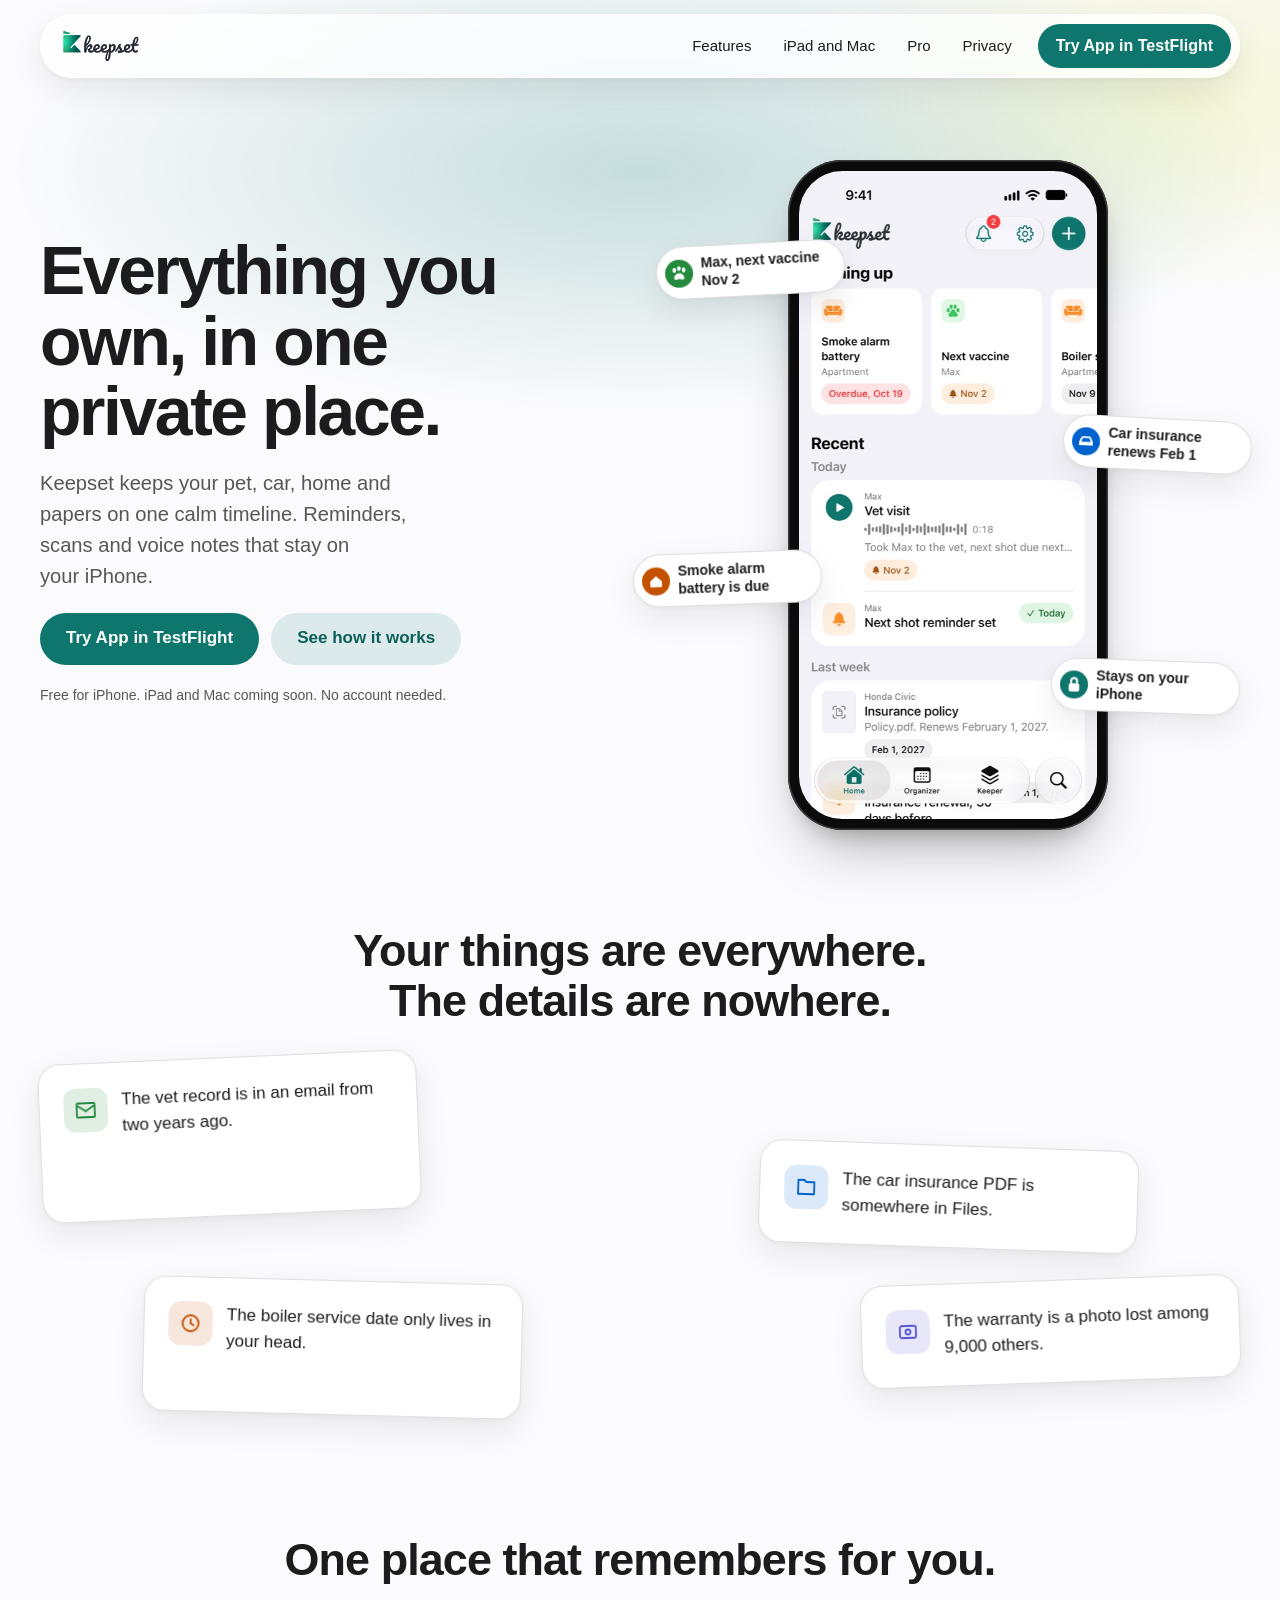
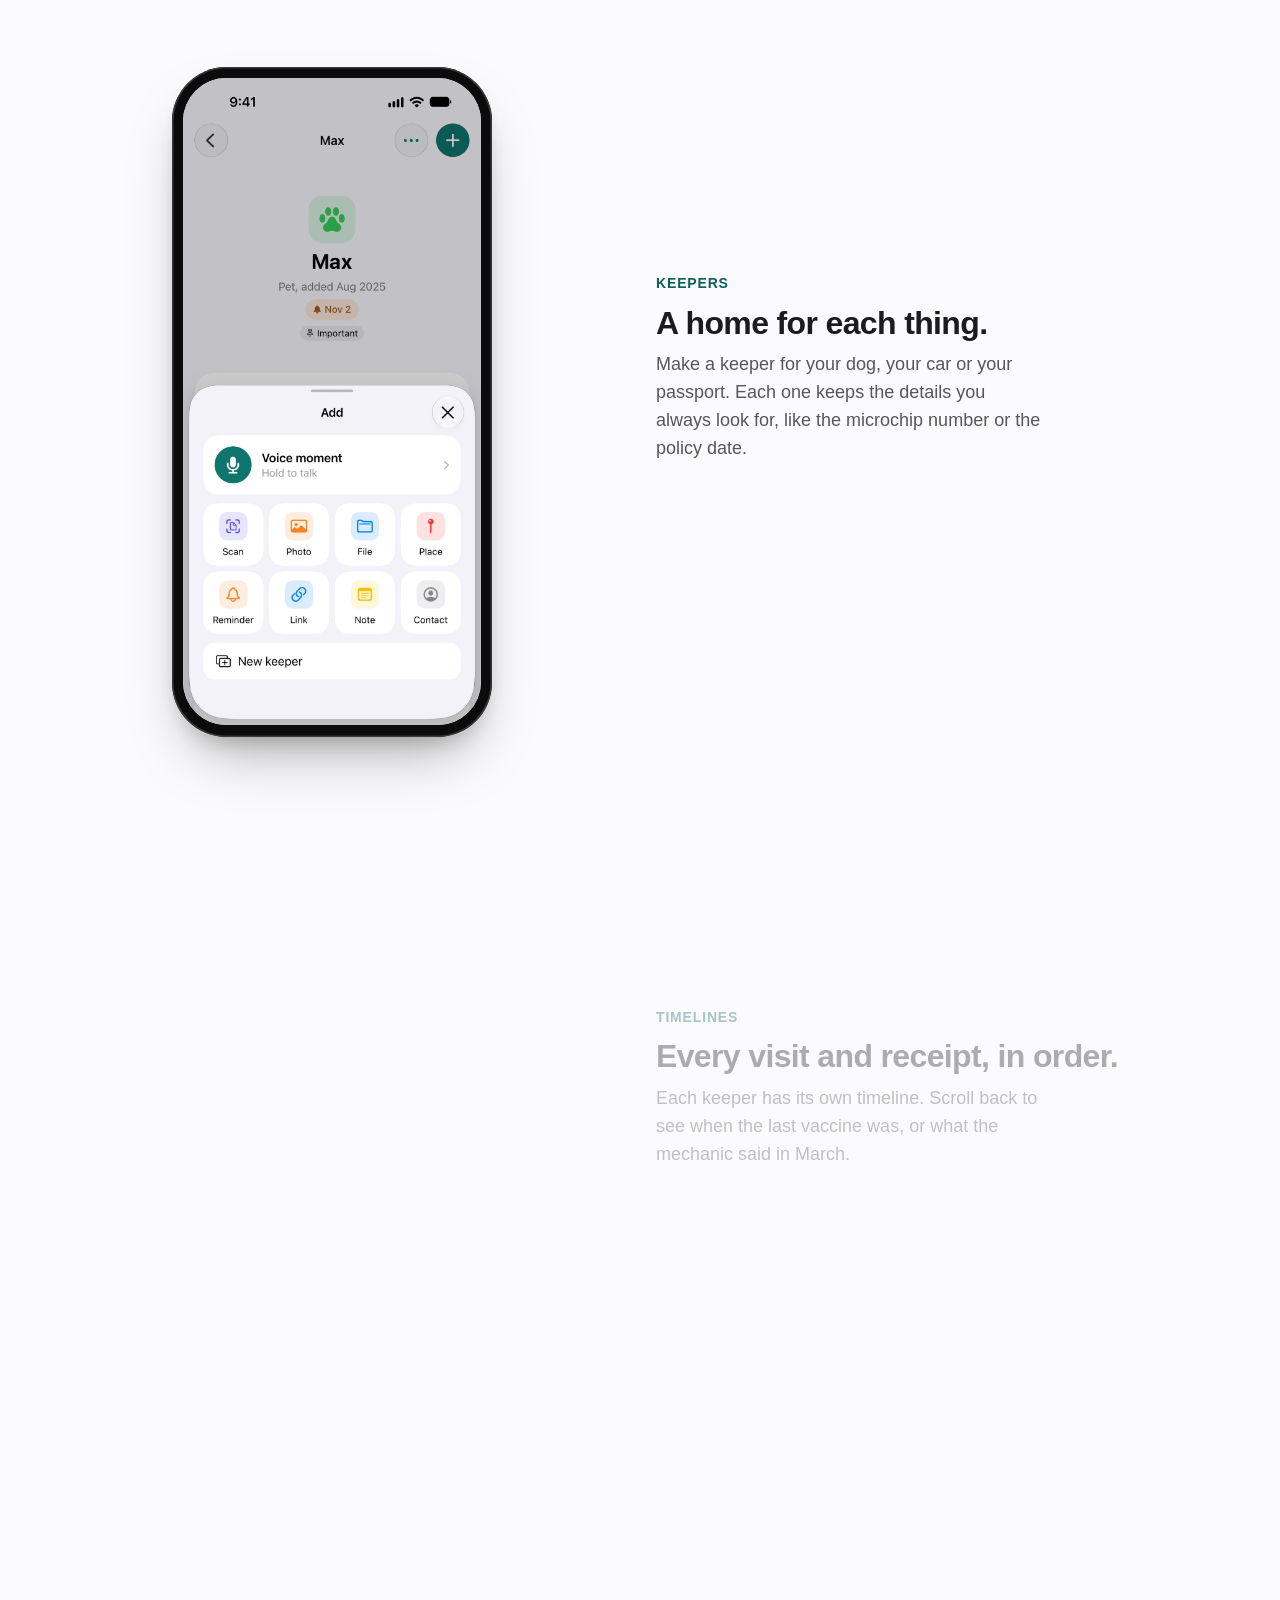
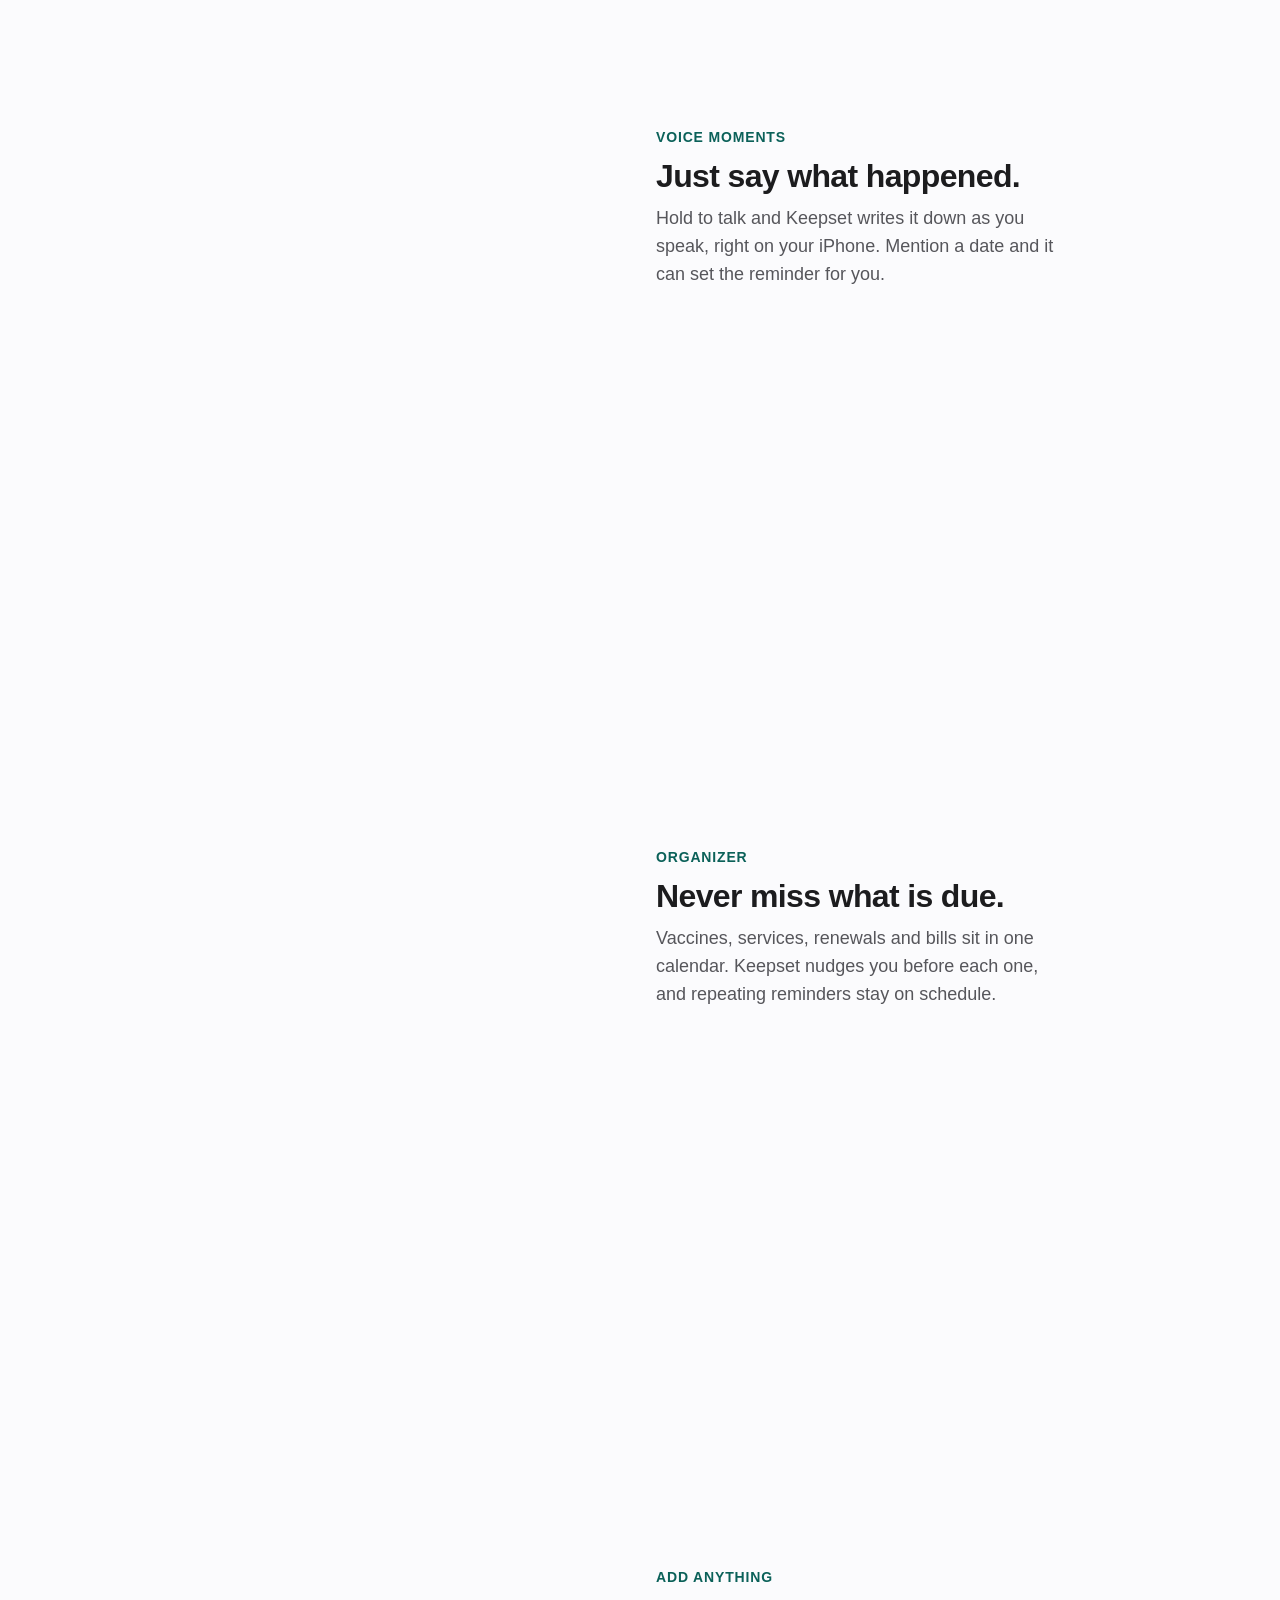
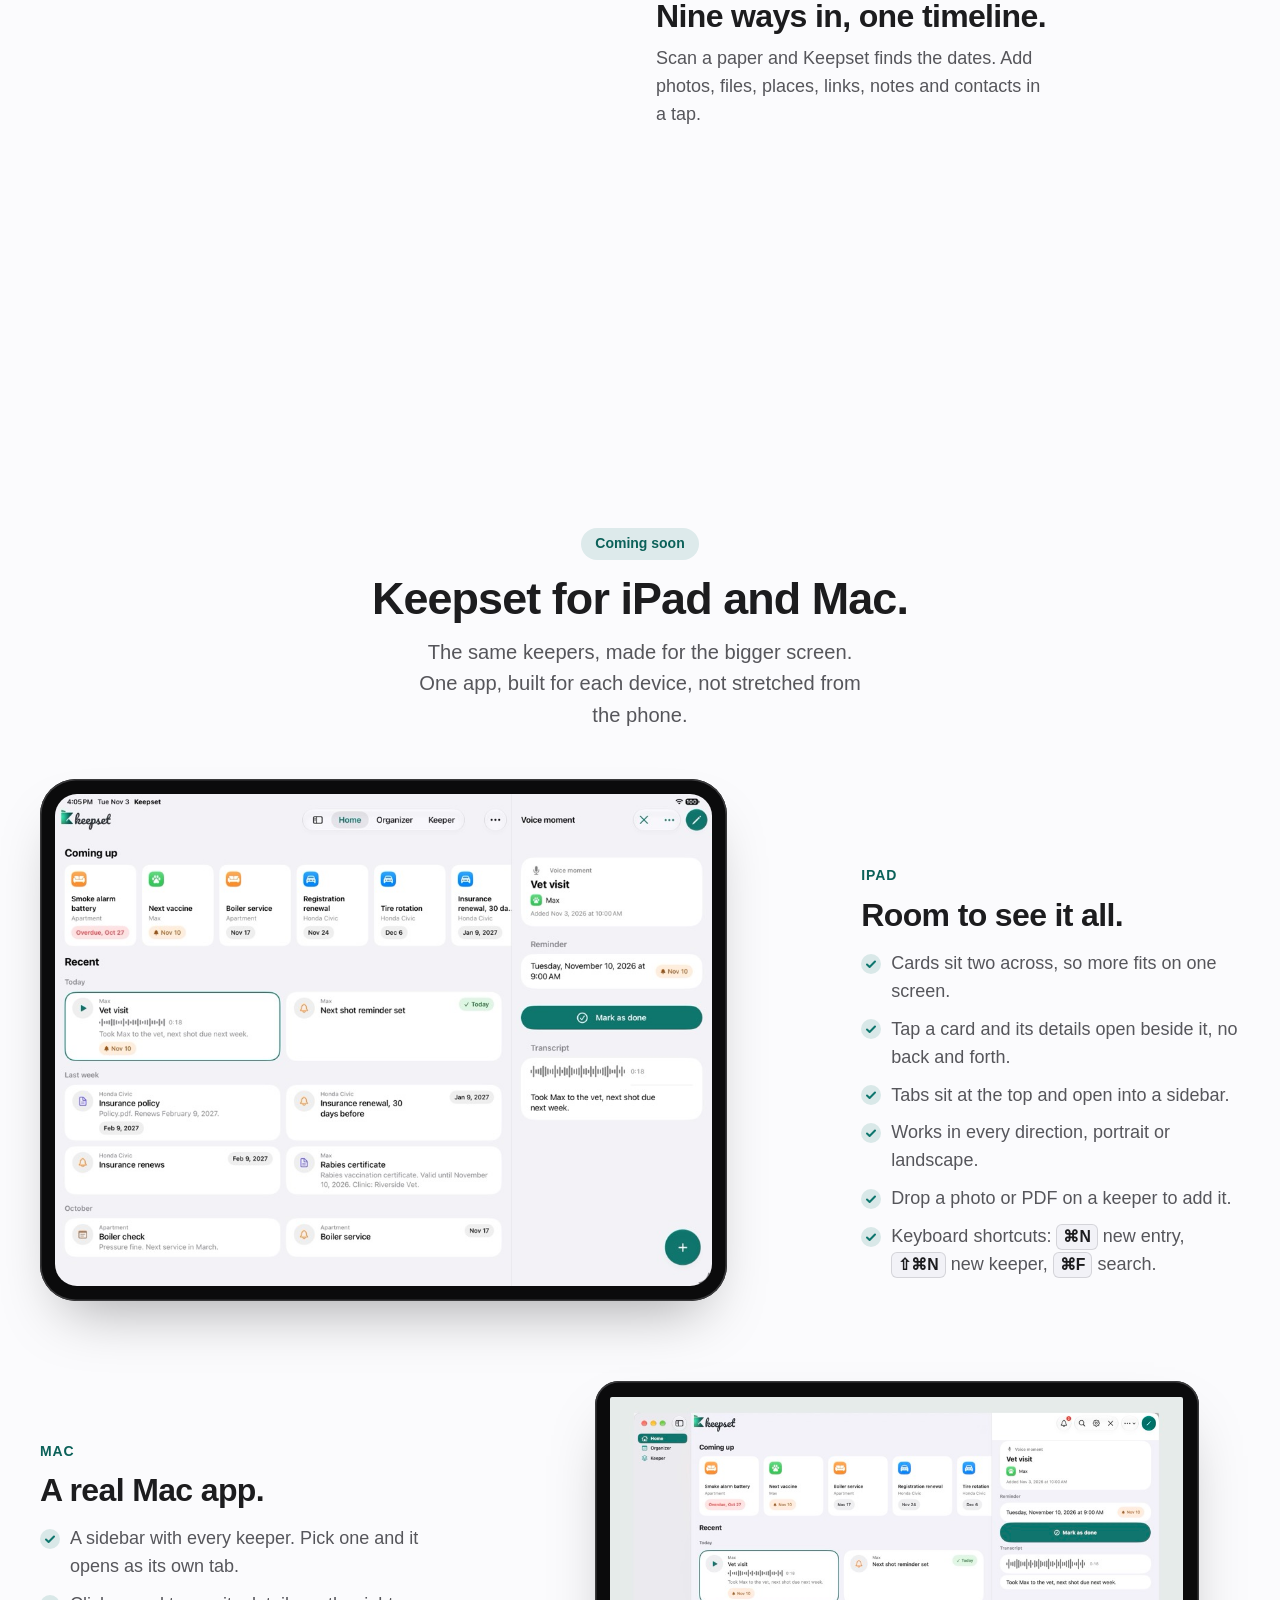
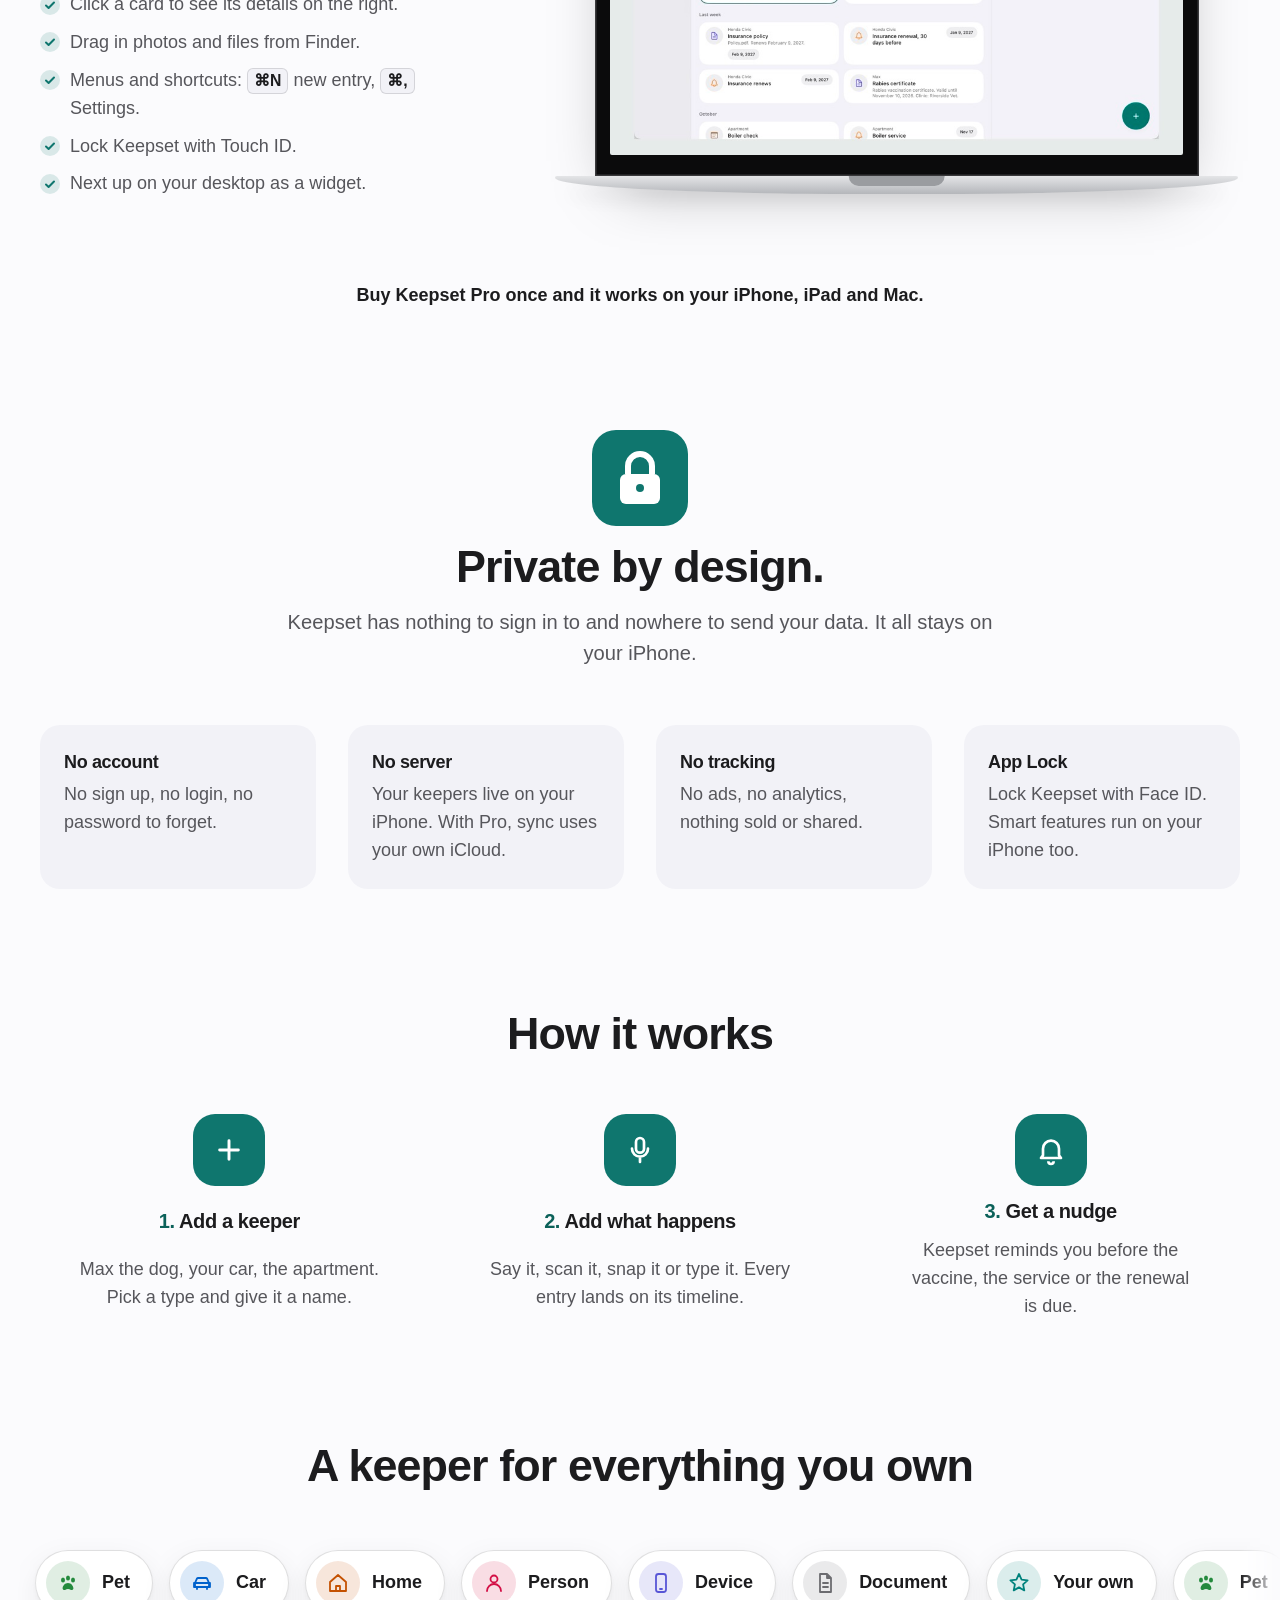
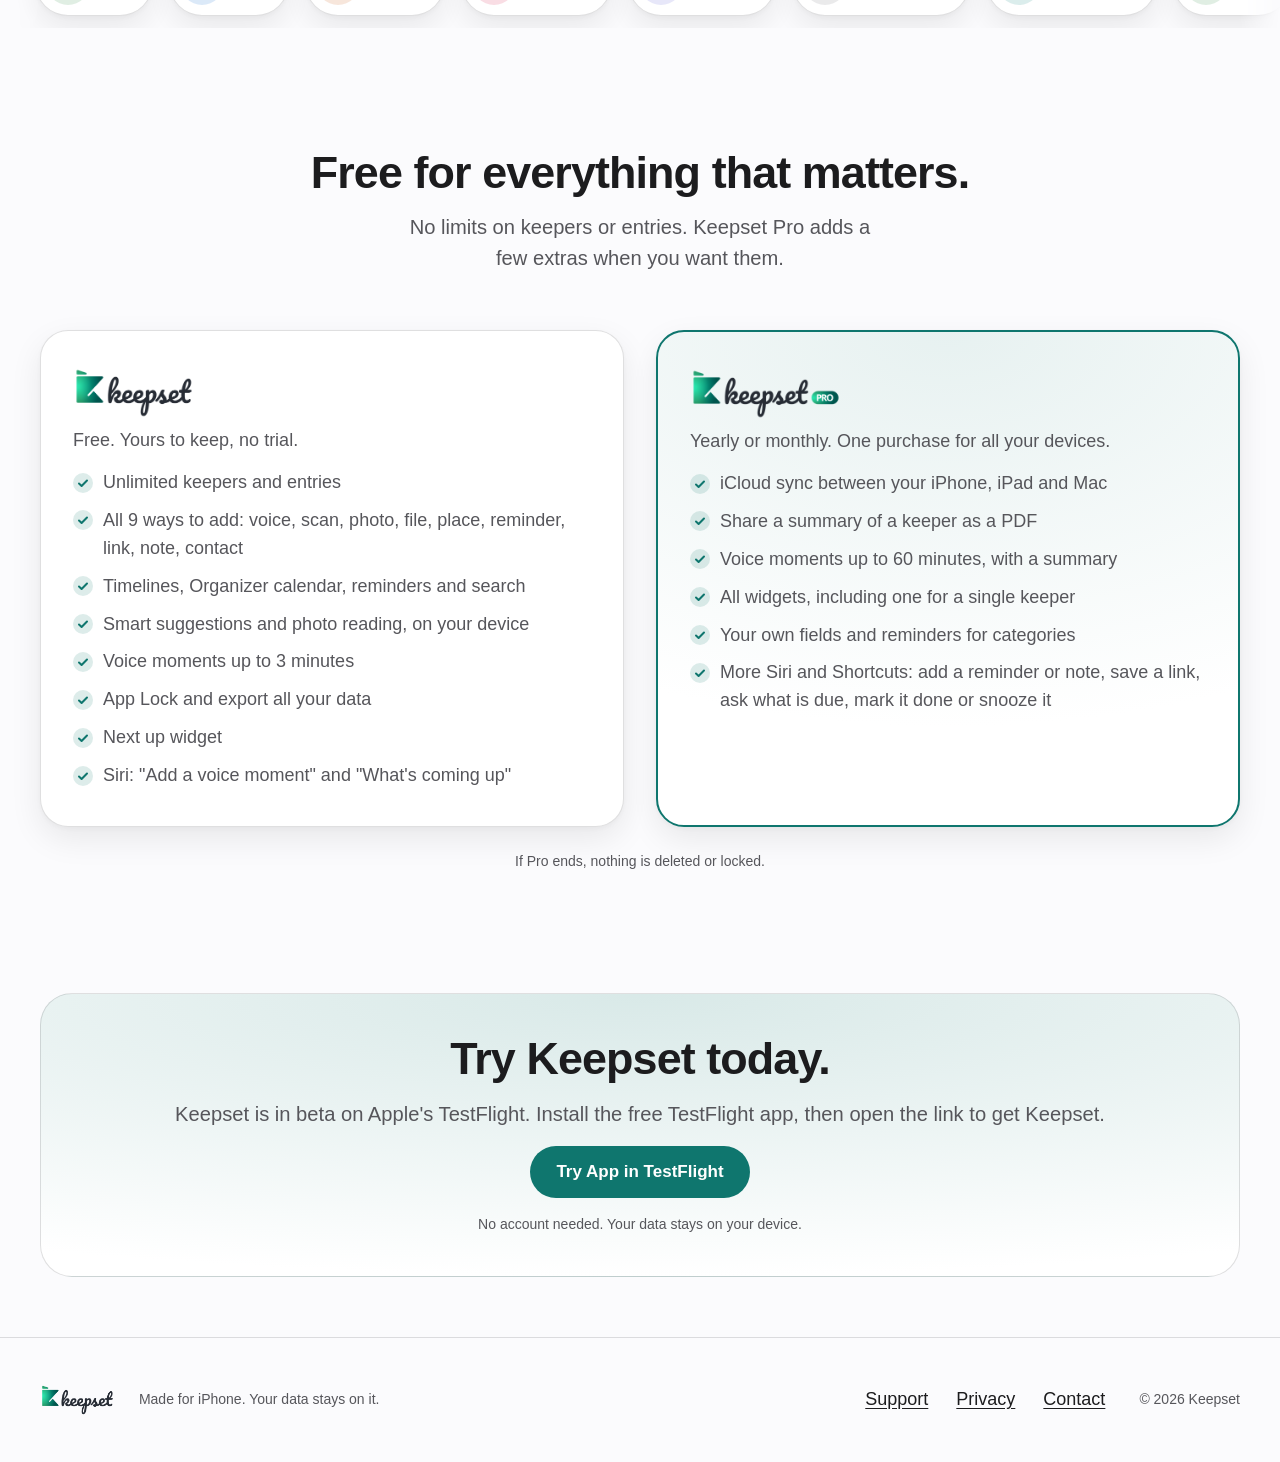
==== index.html @ 40440854 "iPad and Mac coming soon, Free and Pro, TestFlight link, logos, MacBook frame Co-Authored-By: Claude" ====
<!doctype html>
<html lang="en">
<head>
<meta charset="utf-8">
<meta name="viewport" content="width=device-width, initial-scale=1, viewport-fit=cover">
<title>Keepset: everything you own, in one private place</title>
<meta name="description" content="Keepset keeps your pet, car, home and papers in one private place on your iPhone, with iPad and Mac coming soon. Timelines, reminders, scans and voice notes. No account, no server, no tracking.">
<meta name="theme-color" content="#fbfbfd" media="(prefers-color-scheme: light)">
<meta name="theme-color" content="#000000" media="(prefers-color-scheme: dark)">
<meta property="og:title" content="Keepset">
<meta property="og:description" content="Everything you own, in one private place on your iPhone.">
<meta property="og:image" content="img/home-960.jpg">
<link rel="icon" href="img/mark.svg" type="image/svg+xml">
<link rel="stylesheet" href="landing.css?v=4">
<script>document.documentElement.classList.add('js')</script>
<script src="landing.js?v=3" defer></script>
</head>
<body>
<a class="skip" href="#main">Skip to content</a>

<header class="nav" id="nav">
  <div class="nav-bar glass">
    <a class="wordmark" href="#top" aria-label="Keepset, back to top">
      <picture>
        <source srcset="img/wordmark-dark.png" media="(prefers-color-scheme: dark)">
        <img src="img/wordmark.png" alt="Keepset" width="288" height="123">
      </picture>
    </a>
    <nav class="nav-links" aria-label="Main">
      <a href="#features">Features</a>
      <a href="#devices">iPad and Mac</a>
      <a href="#pro">Pro</a>
      <a href="#privacy">Privacy</a>
    </nav>
    <a class="btn btn-primary nav-cta" href="https://testflight.apple.com/join/H42f3eGU"><span class="long">Try App in TestFlight</span><span class="short">Try it</span></a>
    <button class="menu-btn" type="button" aria-label="Open menu" aria-haspopup="dialog" aria-controls="menu">
      <svg viewBox="0 0 24 24" width="24" height="24" aria-hidden="true"><path d="M4 7h16M4 12h16M4 17h16" stroke="currentColor" stroke-width="2" stroke-linecap="round"/></svg>
    </button>
  </div>
</header>

<dialog class="menu glass" id="menu" aria-label="Menu">
  <div class="menu-head">
    <img src="img/wordmark.png" alt="" width="288" height="123" class="menu-wordmark">
    <button class="menu-close" type="button" aria-label="Close menu">
      <svg viewBox="0 0 24 24" width="24" height="24" aria-hidden="true"><path d="M6 6l12 12M18 6L6 18" stroke="currentColor" stroke-width="2" stroke-linecap="round"/></svg>
    </button>
  </div>
  <nav aria-label="Menu">
    <a href="#features">Features</a>
    <a href="#devices">iPad and Mac</a>
    <a href="#pro">Free and Pro</a>
    <a href="#privacy">Privacy</a>
    <a href="#how">How it works</a>
    <a href="support.html">Support</a>
  </nav>
  <a class="btn btn-primary btn-block" href="https://testflight.apple.com/join/H42f3eGU">Try App in TestFlight</a>
</dialog>

<main id="main">

<!-- Hero -->
<section class="hero" id="top">
  <div class="hero-glow" data-depth="3" aria-hidden="true"></div>
  <div class="container hero-grid">
    <div class="hero-text">
      <h1>Everything you own, in one private place.</h1>
      <p class="lead">Keepset keeps your pet, car, home and papers on one calm timeline. Reminders, scans and voice notes that stay on your iPhone.</p>
      <div class="hero-actions">
        <a class="btn btn-primary btn-lg" href="https://testflight.apple.com/join/H42f3eGU">Try App in TestFlight</a>
        <a class="btn btn-secondary btn-lg" href="#how">See how it works</a>
      </div>
      <p class="small muted">Free for iPhone. iPad and Mac coming soon. No account needed.</p>
    </div>
    <div class="hero-visual">
      <figure class="phone" data-depth="1">
        <picture>
          
          <img src="img/home-480.jpg" srcset="img/home-480.jpg 480w, img/home-960.jpg 960w" sizes="(min-width: 68.75em) 320px, (min-width: 48em) 280px, 240px" width="480" height="1043" fetchpriority="high" decoding="async" alt="Keepset Home screen showing what is coming up: a smoke alarm battery, Max's next vaccine and the boiler service.">
        </picture>
      </figure>
      <ul class="chips" aria-label="Examples">
        <li class="chip chip-1" data-depth="2">
          <svg viewBox="0 0 24 24" aria-hidden="true"><circle cx="12" cy="12" r="12" fill="var(--pet)"/><g fill="#fff"><ellipse cx="8" cy="9" rx="1.6" ry="2.1"/><ellipse cx="12" cy="7.6" rx="1.6" ry="2.1"/><ellipse cx="16" cy="9" rx="1.6" ry="2.1"/><path d="M12 11.5c-2.6 0-4.4 2.6-4.4 4.2 0 1.2 1 1.6 2 1.4.9-.2 1.6-.6 2.4-.6s1.5.4 2.4.6c1 .2 2-.2 2-1.4 0-1.6-1.8-4.2-4.4-4.2z"/></g></svg>
          Max, next vaccine Nov 2
        </li>
        <li class="chip chip-2" data-depth="2">
          <svg viewBox="0 0 24 24" aria-hidden="true"><circle cx="12" cy="12" r="12" fill="var(--brand)"/><rect x="7.5" y="11" width="9" height="7" rx="1.5" fill="#fff"/><path d="M9.5 11V9a2.5 2.5 0 015 0v2" fill="none" stroke="#fff" stroke-width="1.7"/></svg>
          Stays on your iPhone
        </li>
        <li class="chip chip-3" data-depth="2">
          <svg viewBox="0 0 24 24" aria-hidden="true"><circle cx="12" cy="12" r="12" fill="var(--car)"/><path d="M7 15.5v-3l1.4-3.2c.2-.5.7-.8 1.2-.8h4.8c.5 0 1 .3 1.2.8L17 12.5v3" fill="none" stroke="#fff" stroke-width="1.6" stroke-linejoin="round"/><path d="M6.5 12.5h11v3h-11z" fill="#fff"/></svg>
          Car insurance renews Feb 1
        </li>
        <li class="chip chip-4" data-depth="2">
          <svg viewBox="0 0 24 24" aria-hidden="true"><circle cx="12" cy="12" r="12" fill="var(--home)"/><path d="M7 12l5-4.5 5 4.5v5H7z" fill="#fff"/></svg>
          Smoke alarm battery is due
        </li>
      </ul>
    </div>
  </div>
</section>

<!-- Problem -->
<section class="problem" aria-labelledby="problem-title">
  <div class="container">
    <h2 id="problem-title" class="section-title center">Your things are everywhere.<br>The details are nowhere.</h2>
    <div class="problem-cards">
      <article class="card reveal from-left" data-depth="1">
        <span class="card-icon" style="--tint: var(--pet)" aria-hidden="true"><svg viewBox="0 0 24 24"><path d="M3 7l9 6 9-6M4 5h16a1 1 0 011 1v12a1 1 0 01-1 1H4a1 1 0 01-1-1V6a1 1 0 011-1z" fill="none" stroke="currentColor" stroke-width="1.8" stroke-linejoin="round"/></svg></span>
        <p>The vet record is in an email from two years ago.</p>
      </article>
      <article class="card reveal from-right" data-depth="2">
        <span class="card-icon" style="--tint: var(--car)" aria-hidden="true"><svg viewBox="0 0 24 24"><path d="M4 5h6l2 2h8v12H4z" fill="none" stroke="currentColor" stroke-width="1.8" stroke-linejoin="round"/></svg></span>
        <p>The car insurance PDF is somewhere in Files.</p>
      </article>
      <article class="card reveal from-left" data-depth="3">
        <span class="card-icon" style="--tint: var(--home)" aria-hidden="true"><svg viewBox="0 0 24 24"><circle cx="12" cy="12" r="8" fill="none" stroke="currentColor" stroke-width="1.8"/><path d="M12 8v4l3 2" fill="none" stroke="currentColor" stroke-width="1.8" stroke-linecap="round"/></svg></span>
        <p>The boiler service date only lives in your head.</p>
      </article>
      <article class="card reveal from-right card-extra" data-depth="1">
        <span class="card-icon" style="--tint: var(--device)" aria-hidden="true"><svg viewBox="0 0 24 24"><rect x="4" y="6" width="16" height="12" rx="2" fill="none" stroke="currentColor" stroke-width="1.8"/><circle cx="12" cy="12" r="2.5" fill="none" stroke="currentColor" stroke-width="1.8"/></svg></span>
        <p>The warranty is a photo lost among 9,000 others.</p>
      </article>
    </div>
  </div>
</section>

<!-- Feature highlights -->
<section class="features-section" id="features" aria-labelledby="features-title">
  <div class="container">
    <h2 id="features-title" class="section-title center">One place that remembers for you.</h2>
    <div class="features">
      <div class="feature-stage">
        <figure class="phone phone-pin">
          <picture class="is-active"><img src="img/keepers-960.jpg" width="480" height="1043" loading="lazy" decoding="async" alt="Keepset Keeper tab listing a Honda Civic, Max the dog and a passport, each with its next date."></picture>
          <picture><img src="img/timeline-960.jpg" width="480" height="1043" loading="lazy" decoding="async" aria-hidden="true" alt="Keepset app showing Max the dog's timeline with a vet visit voice moment."></picture>
          <picture><img src="img/voice-960.jpg" width="480" height="1043" loading="lazy" decoding="async" aria-hidden="true" alt="Keepset voice moment screen asking What happened, with a hold to talk button."></picture>
          <picture><img src="img/organizer-960.jpg" width="480" height="1043" loading="lazy" decoding="async" aria-hidden="true" alt="Keepset Organizer with an October calendar and today's reminders for Max."></picture>
          <picture><img src="img/add-960.jpg" width="480" height="1043" loading="lazy" decoding="async" aria-hidden="true" alt="Keepset Add sheet with Voice moment, Scan, Photo, File, Place, Reminder, Link, Note and Contact."></picture>
        </figure>
      </div>
      <div class="feature-list">
        <article class="feature">
          <div class="feature-text">
            <p class="eyebrow">Keepers</p>
            <h3>A home for each thing.</h3>
            <p>Make a keeper for your dog, your car or your passport. Each one keeps the details you always look for, like the microchip number or the policy date.</p>
          </div>
          <figure class="phone">
            <picture>
              
              <img src="img/keepers-480.jpg" srcset="img/keepers-480.jpg 480w, img/keepers-960.jpg 960w" sizes="(min-width: 48em) 280px, 240px" width="480" height="1043" loading="lazy" decoding="async" alt="Keepset Keeper tab listing a Honda Civic, Max the dog and a passport, each with its next date.">
            </picture>
          </figure>
        </article>
        <article class="feature">
          <div class="feature-text">
            <p class="eyebrow">Timelines</p>
            <h3>Every visit and receipt, in order.</h3>
            <p>Each keeper has its own timeline. Scroll back to see when the last vaccine was, or what the mechanic said in March.</p>
          </div>
          <figure class="phone">
            <picture>
              
              <img src="img/timeline-480.jpg" srcset="img/timeline-480.jpg 480w, img/timeline-960.jpg 960w" sizes="(min-width: 48em) 280px, 240px" width="480" height="1043" loading="lazy" decoding="async" alt="Keepset app showing Max the dog's timeline with a vet visit voice moment.">
            </picture>
          </figure>
        </article>
        <article class="feature">
          <div class="feature-text">
            <p class="eyebrow">Voice moments</p>
            <h3>Just say what happened.</h3>
            <p>Hold to talk and Keepset writes it down as you speak, right on your iPhone. Mention a date and it can set the reminder for you.</p>
          </div>
          <figure class="phone">
            <picture>
              
              <img src="img/voice-480.jpg" srcset="img/voice-480.jpg 480w, img/voice-960.jpg 960w" sizes="(min-width: 48em) 280px, 240px" width="480" height="1043" loading="lazy" decoding="async" alt="Keepset voice moment screen asking What happened, with a hold to talk button.">
            </picture>
          </figure>
        </article>
        <article class="feature">
          <div class="feature-text">
            <p class="eyebrow">Organizer</p>
            <h3>Never miss what is due.</h3>
            <p>Vaccines, services, renewals and bills sit in one calendar. Keepset nudges you before each one, and repeating reminders stay on schedule.</p>
          </div>
          <figure class="phone">
            <picture>
              
              <img src="img/organizer-480.jpg" srcset="img/organizer-480.jpg 480w, img/organizer-960.jpg 960w" sizes="(min-width: 48em) 280px, 240px" width="480" height="1043" loading="lazy" decoding="async" alt="Keepset Organizer with an October calendar and today's reminders for Max.">
            </picture>
          </figure>
        </article>
        <article class="feature">
          <div class="feature-text">
            <p class="eyebrow">Add anything</p>
            <h3>Nine ways in, one timeline.</h3>
            <p>Scan a paper and Keepset finds the dates. Add photos, files, places, links, notes and contacts in a tap.</p>
          </div>
          <figure class="phone">
            <picture>
              
              <img src="img/add-480.jpg" srcset="img/add-480.jpg 480w, img/add-960.jpg 960w" sizes="(min-width: 48em) 280px, 240px" width="480" height="1043" loading="lazy" decoding="async" alt="Keepset Add sheet with Voice moment, Scan, Photo, File, Place, Reminder, Link, Note and Contact.">
            </picture>
          </figure>
        </article>
      </div>
    </div>
  </div>
</section>

<!-- iPad and Mac -->
<section class="devices" id="devices" aria-labelledby="devices-title">
  <div class="container">
    <div class="devices-head">
      <p class="badge">Coming soon</p>
      <h2 id="devices-title" class="section-title">Keepset for iPad and Mac.</h2>
      <p class="lead">The same keepers, made for the bigger screen. One app, built for each device, not stretched from the phone.</p>
    </div>

    <article class="device">
      <figure class="ipad reveal from-left" data-depth="1">
        <img src="img/ipad-960.jpg" srcset="img/ipad-960.jpg 960w, img/ipad-1600.jpg 1600w" sizes="(min-width: 68.75em) 700px, (min-width: 48em) calc(100vw - 80px), calc(100vw - 40px)" width="960" height="720" loading="lazy" decoding="async" alt="Keepset on iPad in landscape: Home with cards two across, and the Vet visit voice moment open in a panel on the right.">
      </figure>
      <div class="device-text">
        <p class="eyebrow">iPad</p>
        <h3>Room to see it all.</h3>
        <ul class="ticks">
          <li>Cards sit two across, so more fits on one screen.</li>
          <li>Tap a card and its details open beside it, no back and forth.</li>
          <li>Tabs sit at the top and open into a sidebar.</li>
          <li>Works in every direction, portrait or landscape.</li>
          <li>Drop a photo or PDF on a keeper to add it.</li>
          <li>Keyboard shortcuts: <kbd>⌘N</kbd> new entry, <kbd>⇧⌘N</kbd> new keeper, <kbd>⌘F</kbd> search.</li>
        </ul>
      </div>
    </article>

    <article class="device device-flip">
      <figure class="mac reveal from-right" data-depth="1">
        <div class="mac-screen"><img src="img/mac-960.jpg" srcset="img/mac-960.jpg 960w, img/mac-1600.jpg 1600w" sizes="(min-width: 68.75em) 700px, (min-width: 48em) calc(100vw - 80px), calc(100vw - 40px)" width="960" height="600" loading="lazy" decoding="async" alt="Keepset on Mac: a sidebar with Home, Organizer and Keeper, Home cards in the middle, and the Vet visit details on the right."></div>
      </figure>
      <div class="device-text">
        <p class="eyebrow">Mac</p>
        <h3>A real Mac app.</h3>
        <ul class="ticks">
          <li>A sidebar with every keeper. Pick one and it opens as its own tab.</li>
          <li>Click a card to see its details on the right.</li>
          <li>Drag in photos and files from Finder.</li>
          <li>Menus and shortcuts: <kbd>⌘N</kbd> new entry, <kbd>⌘,</kbd> Settings.</li>
          <li>Lock Keepset with Touch ID.</li>
          <li>Next up on your desktop as a widget.</li>
        </ul>
      </div>
    </article>

    <p class="devices-note">Buy Keepset Pro once and it works on your iPhone, iPad and Mac.</p>
  </div>
</section>

<!-- Privacy -->
<section class="privacy" id="privacy" aria-labelledby="privacy-title">
  <div class="container">
    <div class="privacy-head">
      <svg class="lock" viewBox="0 0 96 96" aria-hidden="true"><rect width="96" height="96" rx="24" fill="var(--brand)"/><rect x="28" y="44" width="40" height="30" rx="6" fill="var(--on-brand)"/><path d="M36 44v-8a12 12 0 0124 0v8" fill="none" stroke="var(--on-brand)" stroke-width="6"/><circle cx="48" cy="58" r="4" fill="var(--brand)"/></svg>
      <h2 id="privacy-title" class="section-title">Private by design.</h2>
      <p class="lead">Keepset has nothing to sign in to and nowhere to send your data. It all stays on your iPhone.</p>
    </div>
    <ul class="privacy-rows">
      <li><h3>No account</h3><p>No sign up, no login, no password to forget.</p></li>
      <li><h3>No server</h3><p>Your keepers live on your iPhone. With Pro, sync uses your own iCloud.</p></li>
      <li><h3>No tracking</h3><p>No ads, no analytics, nothing sold or shared.</p></li>
      <li><h3>App Lock</h3><p>Lock Keepset with Face ID. Smart features run on your iPhone too.</p></li>
    </ul>
  </div>
</section>

<!-- How it works -->
<section class="how" id="how" aria-labelledby="how-title">
  <div class="container">
    <h2 id="how-title" class="section-title center">How it works</h2>
    <ol class="steps">
      <li>
        <span class="step-icon" aria-hidden="true"><svg viewBox="0 0 24 24"><path d="M12 5v14M5 12h14" stroke="currentColor" stroke-width="2.2" stroke-linecap="round"/></svg></span>
        <h3><span class="step-num">1.</span> Add a keeper</h3>
        <p>Max the dog, your car, the apartment. Pick a type and give it a name.</p>
      </li>
      <li>
        <span class="step-icon" aria-hidden="true"><svg viewBox="0 0 24 24"><rect x="9" y="3" width="6" height="11" rx="3" fill="none" stroke="currentColor" stroke-width="2"/><path d="M6 11a6 6 0 0012 0M12 17v4" fill="none" stroke="currentColor" stroke-width="2" stroke-linecap="round"/></svg></span>
        <h3><span class="step-num">2.</span> Add what happens</h3>
        <p>Say it, scan it, snap it or type it. Every entry lands on its timeline.</p>
      </li>
      <li>
        <span class="step-icon" aria-hidden="true"><svg viewBox="0 0 24 24"><path d="M6 16V11a6 6 0 0112 0v5l1.5 2h-15zM10 20.5a2 2 0 004 0" fill="none" stroke="currentColor" stroke-width="2" stroke-linejoin="round"/></svg></span>
        <h3><span class="step-num">3.</span> Get a nudge</h3>
        <p>Keepset reminds you before the vaccine, the service or the renewal is due.</p>
      </li>
    </ol>
  </div>
</section>

<!-- Keeper types band -->
<section class="types" aria-labelledby="types-title">
  <div class="container">
    <h2 id="types-title" class="section-title center">A keeper for everything you own</h2>
  </div>
  <div class="band" tabindex="0" role="region" aria-label="Keeper types, scroll sideways to see all">
    <ul class="band-track">
      <li class="type" style="--tint: var(--pet)"><span aria-hidden="true"><svg viewBox="0 0 24 24"><g fill="currentColor"><ellipse cx="7" cy="9" rx="2" ry="2.6"/><ellipse cx="12" cy="7" rx="2" ry="2.6"/><ellipse cx="17" cy="9" rx="2" ry="2.6"/><path d="M12 12c-3.2 0-5.4 3.2-5.4 5.2 0 1.5 1.2 2 2.4 1.7 1.1-.3 2-.8 3-.8s1.9.5 3 .8c1.2.3 2.4-.2 2.4-1.7 0-2-2.2-5.2-5.4-5.2z"/></g></svg></span>Pet</li>
      <li class="type" style="--tint: var(--car)"><span aria-hidden="true"><svg viewBox="0 0 24 24"><path d="M5 16v-4l1.8-4.2c.3-.5.8-.8 1.4-.8h7.6c.6 0 1.1.3 1.4.8L19 12v4M4 12h16v4H4zM7 16v2M17 16v2" fill="none" stroke="currentColor" stroke-width="1.8" stroke-linejoin="round" stroke-linecap="round"/></svg></span>Car</li>
      <li class="type" style="--tint: var(--home)"><span aria-hidden="true"><svg viewBox="0 0 24 24"><path d="M4 11l8-7 8 7v9H4zM10 20v-5h4v5" fill="none" stroke="currentColor" stroke-width="1.8" stroke-linejoin="round"/></svg></span>Home</li>
      <li class="type" style="--tint: var(--person)"><span aria-hidden="true"><svg viewBox="0 0 24 24"><circle cx="12" cy="8" r="3.5" fill="none" stroke="currentColor" stroke-width="1.8"/><path d="M5 20a7 7 0 0114 0" fill="none" stroke="currentColor" stroke-width="1.8" stroke-linecap="round"/></svg></span>Person</li>
      <li class="type" style="--tint: var(--device)"><span aria-hidden="true"><svg viewBox="0 0 24 24"><rect x="7" y="3" width="10" height="18" rx="2.5" fill="none" stroke="currentColor" stroke-width="1.8"/><path d="M11 18h2" stroke="currentColor" stroke-width="1.8" stroke-linecap="round"/></svg></span>Device</li>
      <li class="type" style="--tint: var(--document)"><span aria-hidden="true"><svg viewBox="0 0 24 24"><path d="M7 3h7l4 4v14H7zM14 3v4h4M10 12h5M10 16h5" fill="none" stroke="currentColor" stroke-width="1.8" stroke-linejoin="round" stroke-linecap="round"/></svg></span>Document</li>
      <li class="type" style="--tint: var(--custom)"><span aria-hidden="true"><svg viewBox="0 0 24 24"><path d="M12 3l2.6 5.6 6 .7-4.5 4.1 1.2 6L12 16.4 6.7 19.4l1.2-6L3.4 9.3l6-.7z" fill="none" stroke="currentColor" stroke-width="1.8" stroke-linejoin="round"/></svg></span>Your own</li>
    </ul>
  </div>
</section>

<!-- Free and Pro -->
<section class="pro" id="pro" aria-labelledby="pro-title">
  <div class="container">
    <h2 id="pro-title" class="section-title center">Free for everything that matters.</h2>
    <p class="lead center pro-lead">No limits on keepers or entries. Keepset Pro adds a few extras when you want them.</p>
    <div class="plans">
      <article class="plan">
        <h3 class="plan-logo"><picture><source srcset="img/wordmark-dark.png" media="(prefers-color-scheme: dark)"><img src="img/wordmark.png" alt="Keepset" width="288" height="123"></picture></h3>
        <p class="plan-sub">Free. Yours to keep, no trial.</p>
        <ul class="ticks">
          <li>Unlimited keepers and entries</li>
          <li>All 9 ways to add: voice, scan, photo, file, place, reminder, link, note, contact</li>
          <li>Timelines, Organizer calendar, reminders and search</li>
          <li>Smart suggestions and photo reading, on your device</li>
          <li>Voice moments up to 3 minutes</li>
          <li>App Lock and export all your data</li>
          <li>Next up widget</li>
          <li>Siri: "Add a voice moment" and "What's coming up"</li>
        </ul>
      </article>
      <article class="plan plan-pro">
        <h3 class="plan-logo"><picture><source srcset="img/wordmark-pro-dark.png" media="(prefers-color-scheme: dark)"><img src="img/wordmark-pro.png" alt="Keepset Pro" width="360" height="123"></picture></h3>
        <p class="plan-sub">Yearly or monthly. One purchase for all your devices.</p>
        <ul class="ticks">
          <li>iCloud sync between your iPhone, iPad and Mac</li>
          <li>Share a summary of a keeper as a PDF</li>
          <li>Voice moments up to 60 minutes, with a summary</li>
          <li>All widgets, including one for a single keeper</li>
          <li>Your own fields and reminders for categories</li>
          <li>More Siri and Shortcuts: add a reminder or note, save a link, ask what is due, mark it done or snooze it</li>
        </ul>
      </article>
    </div>
    <p class="small muted center pro-note">If Pro ends, nothing is deleted or locked.</p>
  </div>
</section>

<!-- Final call to action: TestFlight beta -->
<section class="join" id="join" aria-labelledby="join-title">
  <div class="container">
    <div class="join-card">
      <h2 id="join-title" class="section-title">Try Keepset today.</h2>
      <p class="lead">Keepset is in beta on Apple's TestFlight. Install the free TestFlight app, then open the link to get Keepset.</p>
      <a class="btn btn-primary btn-lg" href="https://testflight.apple.com/join/H42f3eGU">Try App in TestFlight</a>
      <p class="small muted">No account needed. Your data stays on your device.</p>
    </div>
  </div>
</section>

</main>

<footer class="footer">
  <div class="container footer-row">
    <a class="footer-brand" href="#top" aria-label="Keepset, back to top">
      <picture><source srcset="img/wordmark-dark.png" media="(prefers-color-scheme: dark)"><img src="img/wordmark.png" alt="" width="288" height="123"></picture>
    </a>
    <p class="muted small">Made for iPhone. Your data stays on it.</p>
    <nav class="footer-links" aria-label="Footer">
      <a href="support.html">Support</a>
      <a href="privacy.html">Privacy</a>
      <a href="mailto:chinmaylaghate@gmail.com?subject=Keepset">Contact</a>
    </nav>
    <p class="muted small">&copy; 2026 Keepset</p>
  </div>
</footer>
</body>
</html>
---- landing.css ----
/* Keepset landing page. Mobile first. Breakpoints are in em so they also follow text size:
   tablet 48em (768 px), desktop 68.75em (1100 px). */

:root {
  --brand: #0f766e; --brand-deep: #04564e; --on-brand: #ffffff; --ink: #0b6159;
  --text: #1c1c1e; --muted: #56565b; --bg: #fbfbfd; --surface: #ffffff; --surface-2: #f2f2f7;
  --line: rgba(60, 60, 67, 0.16);
  --glass: rgba(255, 255, 255, 0.8); --glass-edge: rgba(255, 255, 255, 0.9);
  --shadow: 0 12px 32px rgba(0, 0, 0, 0.08), 0 2px 6px rgba(0, 0, 0, 0.04);
  --pet: #248a3d; --car: #0062cc; --home: #c45100; --person: #d30f45; --device: #5856d6; --document: #6c6c70; --custom: #00827c;

  --margin: 20px; --gutter: 16px; --cols: 4; --section: 64px;
  --phone: min(240px, 70vw);
  --nav-h: 60px;
  /* Fluid type: 40 to 56 (hero) and 28 to 36 (section) between 390 and 834 px, body 17 */
  --hero: clamp(2.5rem, 1.62rem + 3.6vw, 3.5rem);
  --h2: clamp(1.75rem, 1.31rem + 1.8vw, 2.25rem);
  --body: 1.0625rem;
  color-scheme: light dark;
}
@media (prefers-color-scheme: dark) {
  :root {
    --brand: #2dd4bf; --brand-deep: #14b8a6; --on-brand: #00201c; --ink: #2dd4bf;
    --text: #f2f2f7; --muted: #a8a8ae; --bg: #000000; --surface: #1c1c1e; --surface-2: #111113;
    --line: rgba(235, 235, 245, 0.14);
    --glass: rgba(28, 28, 30, 0.78); --glass-edge: rgba(255, 255, 255, 0.12);
    --shadow: 0 12px 32px rgba(0, 0, 0, 0.5);
    --pet: #30d158; --car: #409cff; --home: #ff9f0a; --person: #ff375f; --device: #7d7aff; --document: #98989d; --custom: #63e6e2;
  }
}
@media (min-width: 48em) {
  /* 56 to 72 (hero) and 36 to 48 (section) between 834 and 1440 px, body 18 */
  :root {
    --margin: 40px; --gutter: 24px; --cols: 8; --section: 96px; --phone: 280px; --nav-h: 64px;
    --hero: clamp(3.5rem, 2.125rem + 2.64vw, 4.5rem);
    --h2: clamp(2.25rem, 1.22rem + 1.98vw, 3rem);
    --body: 1.125rem;
  }
}
@media (min-width: 68.75em) {
  :root { --gutter: 32px; --cols: 12; --section: 120px; --phone: 320px; }
}

/* Base */
*, *::before, *::after { box-sizing: border-box; }
html { -webkit-text-size-adjust: 100%; scroll-padding-top: calc(var(--nav-h) + 24px); }
@media (prefers-reduced-motion: no-preference) { html { scroll-behavior: smooth; } }
body {
  margin: 0; background: var(--bg); color: var(--text);
  font: 400 var(--body)/1.55 -apple-system, BlinkMacSystemFont, "SF Pro Text", "Helvetica Neue", Arial, sans-serif;
  -webkit-font-smoothing: antialiased;
}
main { overflow-x: clip; }
img, svg { display: block; max-width: 100%; }
h1, h2, h3 { margin: 0; letter-spacing: -0.02em; text-wrap: balance; overflow-wrap: break-word; hyphens: auto; }
p { margin: 0; max-width: 65ch; text-wrap: pretty; overflow-wrap: break-word; }
/* Grid children may shrink below their longest word, so large text wraps instead of spilling */
.hero-grid > *, .hero-text > *, .features > *, .feature > *, .problem-cards > *, .steps > *, .privacy-rows > *, .join-card > * { min-width: 0; max-width: 100%; }
ul, ol { margin: 0; padding: 0; list-style: none; }
a { color: var(--ink); text-underline-offset: 0.15em; }
:focus-visible { outline: 3px solid var(--brand); outline-offset: 3px; border-radius: 8px; }
.sr-only { position: absolute; width: 1px; height: 1px; overflow: hidden; clip-path: inset(50%); white-space: nowrap; }
.skip { position: fixed; left: 16px; top: -100px; z-index: 100; padding: 12px 16px; background: var(--brand); color: var(--on-brand); border-radius: 12px; }
.skip:focus { top: 16px; }

.container { width: min(1200px, 100% - 2 * var(--margin)); margin-inline: auto; }
section { padding-block: calc(var(--section) / 2); }
.section-title { font-size: var(--h2); line-height: 1.1; font-weight: 700; }
.center { text-align: center; margin-inline: auto; }
.lead { font-size: 1.12em; color: var(--muted); }
.small { font-size: 0.875rem; }
.muted { color: var(--muted); }
.eyebrow { font-size: 0.875rem; font-weight: 600; color: var(--ink); text-transform: uppercase; letter-spacing: 0.06em; }
.glass {
  background: var(--glass); border: 0.5px solid var(--glass-edge); box-shadow: var(--shadow);
  -webkit-backdrop-filter: blur(24px) saturate(1.8); backdrop-filter: blur(24px) saturate(1.8);
}

/* Buttons */
.btn {
  display: inline-flex; align-items: center; justify-content: center; gap: 8px;
  min-height: 44px; padding: 0 18px; border-radius: 999px; border: 0;
  font: inherit; font-size: 1rem; font-weight: 600; line-height: 1.2; text-align: center; text-decoration: none; cursor: pointer;
  padding-block: 8px; max-width: 100%;
  transition: transform 0.15s, background-color 0.15s;
}
.btn:active { transform: scale(0.97); }
.btn-primary { background: var(--brand); color: var(--on-brand); }
.btn-primary:hover { background: var(--brand-deep); }
.btn-secondary { background: color-mix(in srgb, var(--brand) 12%, transparent); color: var(--ink); }
.btn-lg { min-height: 52px; padding: 0 26px; font-size: 1.0625rem; }
.btn-block { width: 100%; }

/* Nav */
.nav { position: fixed; inset: 0 0 auto; z-index: 50; padding: 10px var(--margin) 0; pointer-events: none; transition: padding 0.25s; }
.nav-bar {
  pointer-events: auto; display: flex; align-items: center; gap: 12px;
  width: min(1200px, 100%); margin-inline: auto; min-height: var(--nav-h);
  padding: 8px 8px 8px 20px; border-radius: 999px; transition: min-height 0.25s, padding 0.25s;
}
.wordmark { display: flex; align-items: center; min-height: 44px; margin-right: auto; border-radius: 8px; }
.wordmark img { height: 34px; width: auto; max-width: none; transition: height 0.25s; }
.wordmark { flex: none; }
.nav-links { display: none; gap: 4px; }
.nav-links a { display: inline-flex; align-items: center; min-height: 44px; padding: 0 14px; border-radius: 999px; color: var(--text); text-decoration: none; font-size: 0.9375rem; font-weight: 500; }
.nav-links a:hover { background: color-mix(in srgb, var(--text) 7%, transparent); }
.nav-cta .long { display: none; }
.menu-btn, .menu-close {
  display: grid; place-items: center; width: 44px; height: 44px; border-radius: 50%; border: 0;
  background: color-mix(in srgb, var(--text) 7%, transparent); color: var(--text); cursor: pointer;
}
.nav.is-compact { padding-top: 6px; }
.nav.is-compact .nav-bar { min-height: calc(var(--nav-h) - 12px); padding-block: 4px; }
.nav.is-compact .wordmark img { height: 28px; }
@media (min-width: 48em) {
  .nav { padding-top: 14px; }
  .nav-links { display: flex; }
  .nav-cta .long { display: inline; }
  .nav-cta .short { display: none; }
  .menu-btn { display: none; }
}

/* Mobile menu: full screen glass sheet */
.menu {
  position: fixed; inset: 0; width: 100%; max-width: none; height: 100%; max-height: none; margin: 0;
  padding: 16px var(--margin) calc(24px + env(safe-area-inset-bottom)); border: 0; border-radius: 0;
  color: var(--text); flex-direction: column; gap: 24px;
}
.menu[open] { display: flex; }
.menu::backdrop { background: rgba(0, 0, 0, 0.2); }
.menu-head { display: flex; align-items: center; justify-content: space-between; min-height: 60px; padding-left: 12px; }
.menu-wordmark { height: 34px; width: auto; }
@media (prefers-color-scheme: dark) { .menu-wordmark { content: url(img/wordmark-dark.png); } }
.menu nav { display: flex; flex-direction: column; }
.menu nav a {
  display: flex; align-items: center; min-height: 64px; padding: 0 12px;
  font-size: 1.75rem; font-weight: 700; color: var(--text); text-decoration: none; border-bottom: 0.5px solid var(--line);
}
.menu .btn { margin-top: auto; min-height: 56px; font-size: 1.125rem; }
@media (prefers-reduced-motion: no-preference) {
  .menu[open] { animation: menu-in 0.25s ease-out; }
  @keyframes menu-in { from { opacity: 0; transform: translateY(-12px); } }
}
@media (min-width: 48em) { .menu[open] { display: none; } }

/* Phone mockup: real screens, never stretched */
.phone {
  position: relative; width: var(--phone); margin: 0; padding: calc(var(--phone) * 0.035);
  border-radius: calc(var(--phone) * 0.17); background: #0b0b0c;
  box-shadow: 0 0 0 1.5px #3a3a3c inset, 0 30px 60px -20px rgba(0, 0, 0, 0.35), 0 12px 24px -12px rgba(0, 0, 0, 0.25);
}
.phone img { width: 100%; height: auto; border-radius: calc(var(--phone) * 0.135); background: var(--surface-2); }

/* Hero */
.hero { position: relative; padding-top: calc(var(--nav-h) + 48px); }
.hero-glow {
  position: absolute; inset: -10% -20% auto; height: 80%; z-index: -1; pointer-events: none;
  background: radial-gradient(50% 50% at 50% 40%, color-mix(in srgb, var(--brand) 22%, transparent), transparent 70%),
              radial-gradient(30% 40% at 80% 30%, rgba(220, 229, 42, 0.18), transparent 70%);
}
.hero-grid { display: grid; gap: 48px; justify-items: center; text-align: center; }
.hero-text { display: grid; gap: 20px; justify-items: center; }
.hero h1 { font-size: var(--hero); line-height: 1.04; font-weight: 800; letter-spacing: -0.035em; max-width: min(14ch, 100%); }
.hero .lead { max-width: 36ch; }
.hero-actions { display: flex; flex-wrap: wrap; gap: 12px; justify-content: center; }
.hero-visual { position: relative; display: grid; place-items: center; width: 100%; max-width: 560px; }
.chips { position: absolute; inset: 0; pointer-events: none; }
.chip {
  position: absolute; display: flex; align-items: center; gap: 8px; max-width: min(13.5em, 60%);
  padding: 8px 14px 8px 8px; border-radius: 999px; font-size: 0.875rem; font-weight: 600; line-height: 1.25; text-align: left;
  background: var(--surface); color: var(--text); box-shadow: var(--shadow); border: 0.5px solid var(--line);
}
.chip svg { width: 28px; height: 28px; flex: none; }
.chip-1 { top: 16%; left: 0; rotate: -3deg; }
.chip-2 { bottom: 14%; right: 0; rotate: 2deg; }
.chip-3 { top: 42%; right: -2%; rotate: 3deg; }
.chip-4 { bottom: 30%; left: -4%; rotate: -2deg; }
.chip-3, .chip-4 { display: none; }  /* mobile: two chips keep it calm */
@media (min-width: 48em) {
  .chip-3, .chip-4 { display: flex; }
  .hero-visual { max-width: 640px; }
}
@media (min-width: 68.75em) {
  .hero { padding-top: calc(var(--nav-h) + 72px); }
  .hero-grid { grid-template-columns: repeat(12, minmax(0, 1fr)); column-gap: var(--gutter); align-items: center; text-align: left; justify-items: start; }
  .hero-text { grid-column: 1 / span 6; justify-items: start; }
  .hero-actions { justify-content: flex-start; }
  .hero-visual { grid-column: 7 / span 6; justify-self: stretch; max-width: none; }
}

/* Problem */
.problem-cards { display: grid; gap: var(--gutter); margin-top: 40px; }
.card {
  display: flex; gap: 14px; align-items: flex-start; padding: 20px; border-radius: 22px;
  background: var(--surface); box-shadow: var(--shadow); border: 0.5px solid var(--line);
  font-size: 1.0625rem; font-weight: 500;
}
.card-icon { display: grid; place-items: center; flex: none; width: 44px; height: 44px; border-radius: 12px; color: var(--tint); background: color-mix(in srgb, var(--tint) 14%, transparent); }
.card-icon svg { width: 24px; height: 24px; }
.card-extra { display: none; }  /* mobile shows 3 cards */
@media (min-width: 48em) {
  .card-extra { display: flex; }
  .problem-cards { grid-template-columns: repeat(2, minmax(0, 1fr)); margin-top: 56px; }
}
@media (min-width: 68.75em) {
  /* Desktop scatters the four cards around the space */
  .problem-cards { grid-template-columns: repeat(12, minmax(0, 1fr)); row-gap: 40px; margin-top: 64px; }
  .card { padding: 24px; }
  .card:nth-child(1) { grid-column: 1 / span 4; rotate: -2.5deg; }
  .card:nth-child(2) { grid-column: 8 / span 4; rotate: 2deg; margin-top: 56px; }
  .card:nth-child(3) { grid-column: 2 / span 4; rotate: 1.5deg; margin-top: -8px; }
  .card:nth-child(4) { grid-column: 9 / span 4; rotate: -2deg; margin-top: 24px; }
}

/* Reveal: cards slide in from the left or right only */
@media (prefers-reduced-motion: no-preference) {
  .js .reveal { opacity: 0; transition: opacity 0.6s ease-out, transform 0.6s cubic-bezier(0.2, 0.8, 0.2, 1); }
  .js .reveal.from-left { transform: translateX(-48px); }
  .js .reveal.from-right { transform: translateX(48px); }
  .js .reveal.is-in { opacity: 1; transform: none; }
}

/* Features: stacked list by default (mobile, tablet portrait) */
.features { margin-top: 48px; }
.feature-stage { display: none; }
.feature-list { display: grid; gap: calc(var(--section) * 0.75); }
.feature { display: grid; gap: 28px; justify-items: center; text-align: center; }
.feature-text { display: grid; gap: 10px; justify-items: center; }
.feature h3 { font-size: clamp(1.5rem, 1.2rem + 1vw, 2.125rem); line-height: 1.15; }
.feature-text p:last-child { color: var(--muted); max-width: 40ch; }

/* Desktop and tablet landscape: phone pins while the text changes beside it */
@media (min-width: 64em) and (min-height: 37.5em) {
  .js .features { display: grid; grid-template-columns: repeat(12, minmax(0, 1fr)); column-gap: var(--gutter); margin-top: 24px; }
  .js .feature-stage {
    display: block; grid-column: 1 / span 6; position: sticky; top: calc(var(--nav-h) + 24px);
    height: calc(100vh - var(--nav-h) - 48px); align-self: start;
    display: grid; place-items: center;
  }
  .js .phone-pin { --phone: min(320px, calc((100vh - var(--nav-h) - 80px) * 0.43)); }
  .js .phone-pin picture { display: block; }
  .js .phone-pin picture + picture { position: absolute; inset: calc(var(--phone) * 0.035); }
  .js .phone-pin picture { opacity: 0; transition: opacity 0.45s ease; }
  .js .phone-pin picture.is-active { opacity: 1; }
  .js .feature-list { grid-column: 7 / span 6; gap: 0; }
  .js .feature { min-height: 80vh; align-content: center; justify-items: start; text-align: left; }
  .js .feature-text { justify-items: start; }
  .js .feature .phone { display: none; }
  .js .feature-text { opacity: 0.35; transition: opacity 0.4s; }
  .js .feature.is-active .feature-text { opacity: 1; }
}
@media (min-width: 64em) and (min-height: 37.5em) and (prefers-reduced-motion: reduce) {
  .js .phone-pin picture { transition: none; }
  .js .feature-text { transition: none; }
}

/* Privacy */
.privacy-head { display: grid; gap: 16px; justify-items: center; text-align: center; }
.lock { width: 56px; height: 56px; }
.privacy-rows { display: grid; gap: 12px; margin-top: 40px; }
.privacy-rows li { padding: 20px; border-radius: 20px; background: var(--surface-2); }
.privacy-rows h3 { font-size: 1.125rem; margin-bottom: 4px; }
.privacy-rows p { color: var(--muted); }
@media (min-width: 48em) { .lock { width: 72px; height: 72px; } .privacy-rows li { padding: 24px; } }
@media (min-width: 68.75em) {
  .lock { width: 96px; height: 96px; }
  .privacy-rows { grid-template-columns: repeat(4, minmax(0, 1fr)); gap: var(--gutter); margin-top: 56px; }
}

/* How it works */
.steps { display: grid; gap: 32px; margin-top: 40px; counter-reset: step; }
.steps li { display: grid; gap: 10px; justify-items: center; text-align: center; }
.step-icon { display: grid; place-items: center; width: 56px; height: 56px; border-radius: 18px; background: var(--brand); color: var(--on-brand); }
.step-icon svg { width: 26px; height: 26px; }
.steps h3 { font-size: 1.25rem; }
.step-num { color: var(--ink); }
.steps p { color: var(--muted); max-width: 30ch; }
@media (min-width: 48em) {
  .steps { grid-template-columns: repeat(3, minmax(0, 1fr)); gap: var(--gutter); margin-top: 56px; }
  .step-icon { width: 48px; height: 48px; border-radius: 15px; }
  .step-icon svg { width: 22px; height: 22px; }
}
@media (min-width: 68.75em) {
  .step-icon { width: 72px; height: 72px; border-radius: 22px; }
  .step-icon svg { width: 32px; height: 32px; }
}

/* Keeper types band: the only sideways scroll, inside its own area */
.band {
  margin-top: 32px; overflow-x: auto; overscroll-behavior-x: contain; scrollbar-width: none;
  -webkit-overflow-scrolling: touch; touch-action: pan-x pan-y; padding-block: 12px;
  mask-image: linear-gradient(90deg, transparent, #000 var(--margin), #000 calc(100% - var(--margin)), transparent);
}
.band::-webkit-scrollbar { display: none; }
.band:focus-visible { outline-offset: -3px; }
.band-track { display: flex; gap: 12px; width: max-content; padding-inline: var(--margin); }
.type {
  display: flex; align-items: center; gap: 12px; min-height: 64px; padding: 10px 22px 10px 10px;
  border-radius: 999px; background: var(--surface); border: 0.5px solid var(--line); box-shadow: var(--shadow);
  font-size: 1.125rem; font-weight: 600; white-space: nowrap;
}
.type > span { display: grid; place-items: center; width: 44px; height: 44px; border-radius: 50%; color: var(--tint); background: color-mix(in srgb, var(--tint) 14%, transparent); }
.type svg { width: 24px; height: 24px; }
@media (min-width: 48em) { .band { margin-top: 48px; } .band-track { gap: 16px; } }

/* iPad and Mac, coming soon */
.devices-head { display: grid; gap: 14px; justify-items: center; text-align: center; }
.devices-head .lead { max-width: 40ch; }
.badge {
  display: inline-flex; align-items: center; min-height: 32px; padding: 4px 14px; border-radius: 999px;
  font-size: 0.875rem; font-weight: 700; color: var(--ink); background: color-mix(in srgb, var(--brand) 12%, transparent);
}
.device { display: grid; gap: 28px; margin-top: 56px; }
.device > * { min-width: 0; }
.device figure { margin: 0; justify-self: center; width: 100%; }
.ipad {
  max-width: 720px; padding: 2.2%; border-radius: clamp(18px, 3.4vw, 36px); background: #0b0b0c;
  box-shadow: 0 0 0 1.5px #3a3a3c inset, 0 30px 60px -24px rgba(0, 0, 0, 0.35);
}
.ipad img { width: 100%; height: auto; border-radius: clamp(10px, 2vw, 22px); }
/* MacBook frame: black screen bezel and a silver base, the screenshot is never stretched */
.device .mac { position: relative; width: 88%; max-width: 720px; padding-bottom: clamp(10px, 2.2vw, 18px); }
.mac-screen {
  padding: 2.6% 2.6% 3.4%; border-radius: clamp(12px, 2.2vw, 24px) clamp(12px, 2.2vw, 24px) 0 0; background: #0b0b0c;
  box-shadow: 0 0 0 1.5px #3a3a3c inset, 0 30px 60px -24px rgba(0, 0, 0, 0.35);
}
.mac-screen img { width: 100%; height: auto; border-radius: 2px; }
.mac::after {
  content: ""; position: absolute; left: -6.5%; right: -6.5%; bottom: 0; height: clamp(10px, 2.2vw, 18px);
  border-radius: 2px 2px 50% 50% / 2px 2px 100% 100%;
  background: linear-gradient(#e4e5e7, #b4b6ba); box-shadow: 0 10px 20px -8px rgba(0, 0, 0, 0.35);
}
.mac::before {
  content: ""; position: absolute; z-index: 1; left: 50%; bottom: calc(clamp(10px, 2.2vw, 18px) * 0.45); width: 16%;
  height: calc(clamp(10px, 2.2vw, 18px) * 0.55); translate: -50% 0; border-radius: 0 0 10px 10px; background: #9a9ca0;
}
.device-text { display: grid; gap: 10px; align-content: center; }
.device-text h3 { font-size: clamp(1.5rem, 1.2rem + 1vw, 2.125rem); line-height: 1.15; }
.ticks { display: grid; gap: 10px; margin-top: 6px; }
.ticks li { position: relative; padding-left: 30px; color: var(--muted); max-width: 52ch; }
.ticks li::before {
  content: ""; position: absolute; left: 0; top: 0.2em; width: 20px; height: 20px; border-radius: 50%;
  background: color-mix(in srgb, var(--brand) 14%, transparent)
    url("data:image/svg+xml,%3Csvg xmlns='http://www.w3.org/2000/svg' viewBox='0 0 20 20'%3E%3Cpath d='M6 10.5l2.6 2.5L14 7.5' fill='none' stroke='%230f766e' stroke-width='2' stroke-linecap='round' stroke-linejoin='round'/%3E%3C/svg%3E") center / 20px no-repeat;
}
kbd {
  display: inline-block; padding: 0 6px; border-radius: 6px; font: inherit; font-size: 0.875em; font-weight: 600;
  color: var(--text); background: var(--surface-2); border: 0.5px solid var(--line); white-space: nowrap;
}
.devices-note { margin: 56px auto 0; text-align: center; font-weight: 600; }
@media (min-width: 68.75em) {
  .device { grid-template-columns: repeat(12, minmax(0, 1fr)); column-gap: var(--gutter); margin-top: 80px; }
  .device figure { grid-column: 1 / span 7; }
  .device-text { grid-column: 9 / span 4; }
  .device-flip figure { grid-column: 6 / span 7; grid-row: 1; }
  .device-flip .device-text { grid-column: 1 / span 4; grid-row: 1; }
}

/* Free and Pro */
.pro-lead { margin-top: 14px; max-width: 44ch; }
.plans { display: grid; gap: var(--gutter); margin-top: 40px; }
.plans > * { min-width: 0; }
.plan { display: grid; align-content: start; gap: 8px; padding: 28px 24px; border-radius: 28px; background: var(--surface); border: 0.5px solid var(--line); box-shadow: var(--shadow); }
.plan h3 { font-size: 1.5rem; }
.plan-logo img { height: 52px; width: auto; }
.plan-sub { color: var(--muted); }
.plan-pro { border: 2px solid var(--brand); background: radial-gradient(120% 80% at 50% 0%, color-mix(in srgb, var(--brand) 10%, var(--surface)), var(--surface)); }
.pro-note { margin-top: 24px; }
@media (min-width: 48em) {
  .plans { grid-template-columns: repeat(2, minmax(0, 1fr)); margin-top: 56px; }
  .plan { padding: 36px 32px; }
}

/* Final call to action */
.join-card {
  display: grid; gap: 16px; justify-items: center; text-align: center;
  padding: 40px 20px; border-radius: 32px;
  background: radial-gradient(120% 100% at 50% 0%, color-mix(in srgb, var(--brand) 16%, var(--surface)), var(--surface));
  border: 0.5px solid var(--line);
}
  min-height: 52px; width: 100%; padding: 0 20px; border-radius: 999px; font: inherit; font-size: 1.0625rem;
  color: var(--text); background: var(--bg); border: 1px solid color-mix(in srgb, var(--text) 30%, transparent);
}
@media (min-width: 48em) {
  .join-card { padding: 64px 40px; }
    }

/* Footer */
.footer { padding-block: 40px calc(40px + env(safe-area-inset-bottom)); border-top: 0.5px solid var(--line); }
.footer-row { display: flex; flex-direction: column; align-items: center; gap: 12px; text-align: center; }
.footer-brand { display: inline-flex; align-items: center; gap: 8px; min-height: 44px; font-weight: 700; font-size: 1.125rem; color: var(--text); text-decoration: none; }
.footer-brand img { height: 32px; width: auto; }
.footer-links { display: flex; flex-wrap: wrap; justify-content: center; gap: 4px 8px; }
.footer-links a { display: inline-flex; align-items: center; min-height: 44px; padding: 0 10px; color: var(--text); }
@media (min-width: 68.75em) {
  .footer-row { flex-direction: row; text-align: left; gap: 24px; }
  .footer-row > p:first-of-type { margin-right: auto; }
}

/* Parallax layers get their offset from landing.js through the `translate` property */
[data-depth] { will-change: translate; }
@media (prefers-reduced-motion: reduce) { [data-depth] { translate: none !important; will-change: auto; } }

@media (prefers-color-scheme: dark) {
  .ticks li::before { background-image: url("data:image/svg+xml,%3Csvg xmlns='http://www.w3.org/2000/svg' viewBox='0 0 20 20'%3E%3Cpath d='M6 10.5l2.6 2.5L14 7.5' fill='none' stroke='%232dd4bf' stroke-width='2' stroke-linecap='round' stroke-linejoin='round'/%3E%3C/svg%3E"); }
}
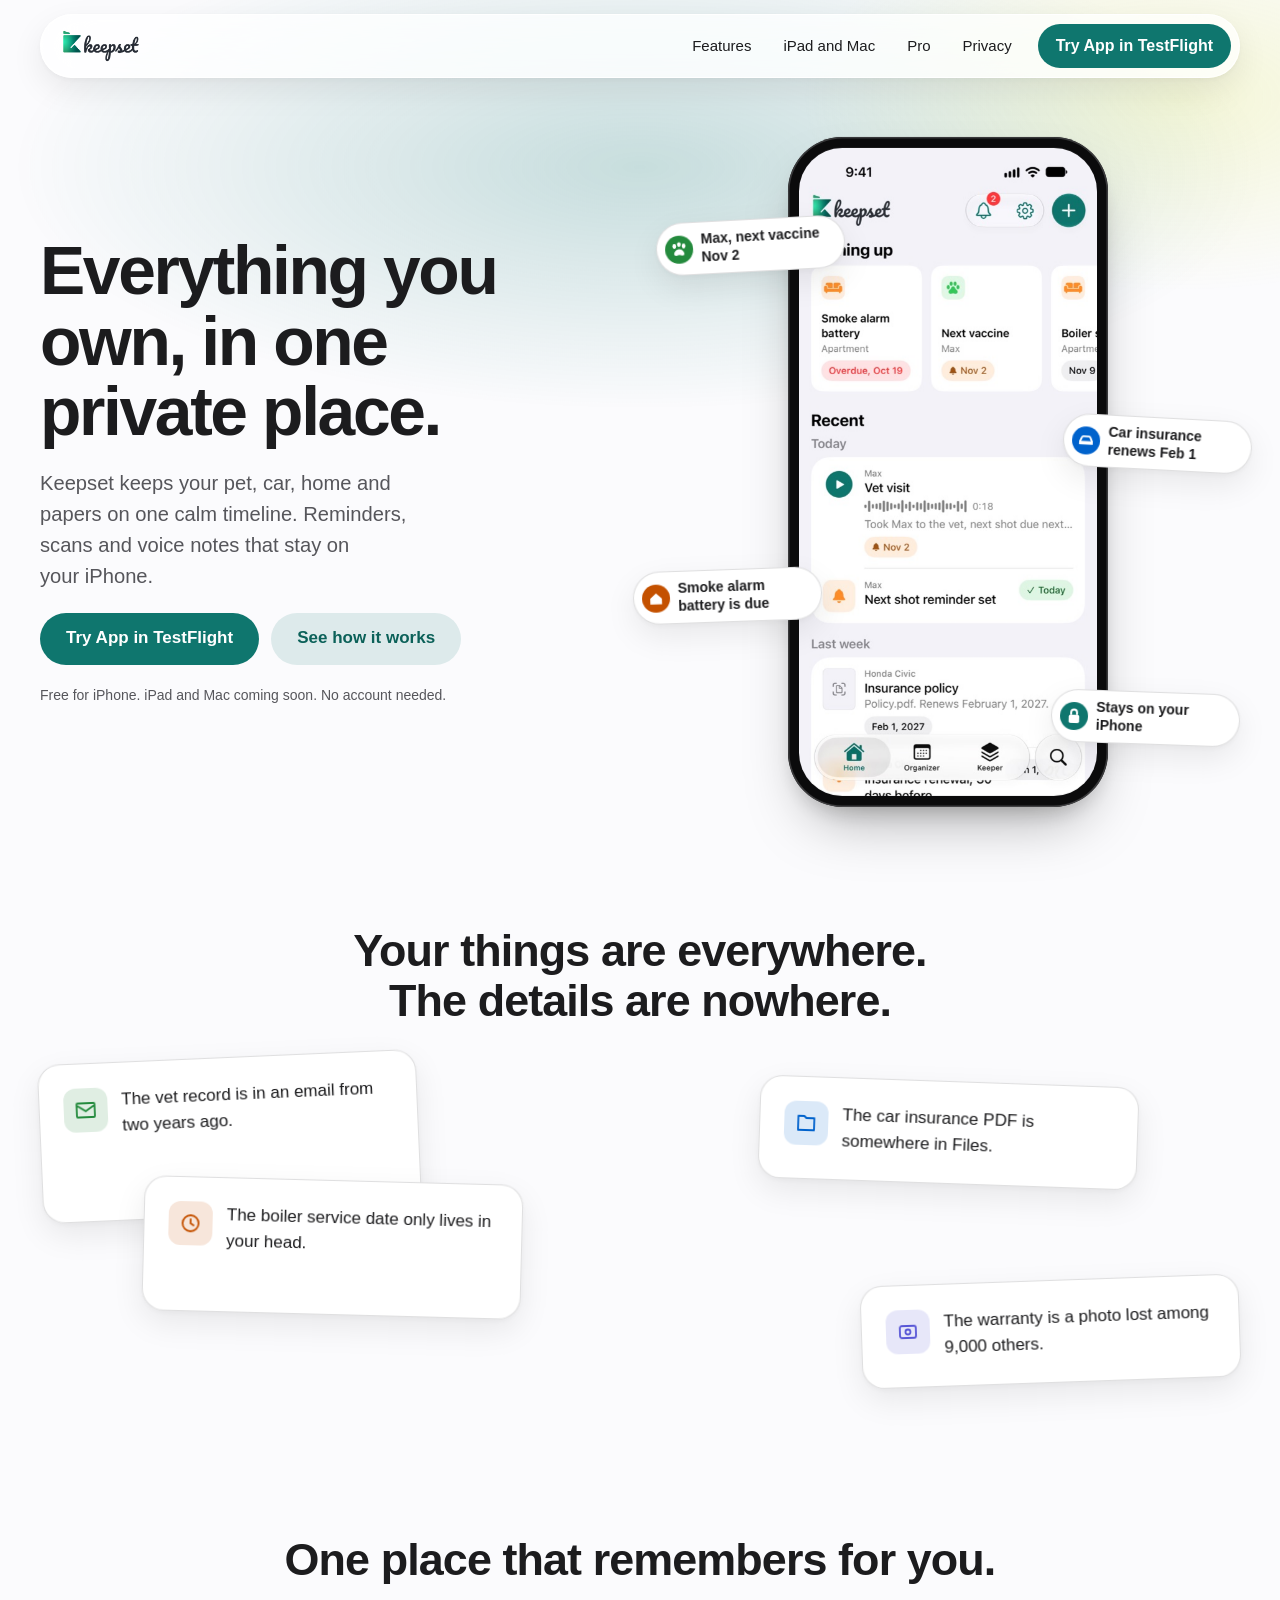
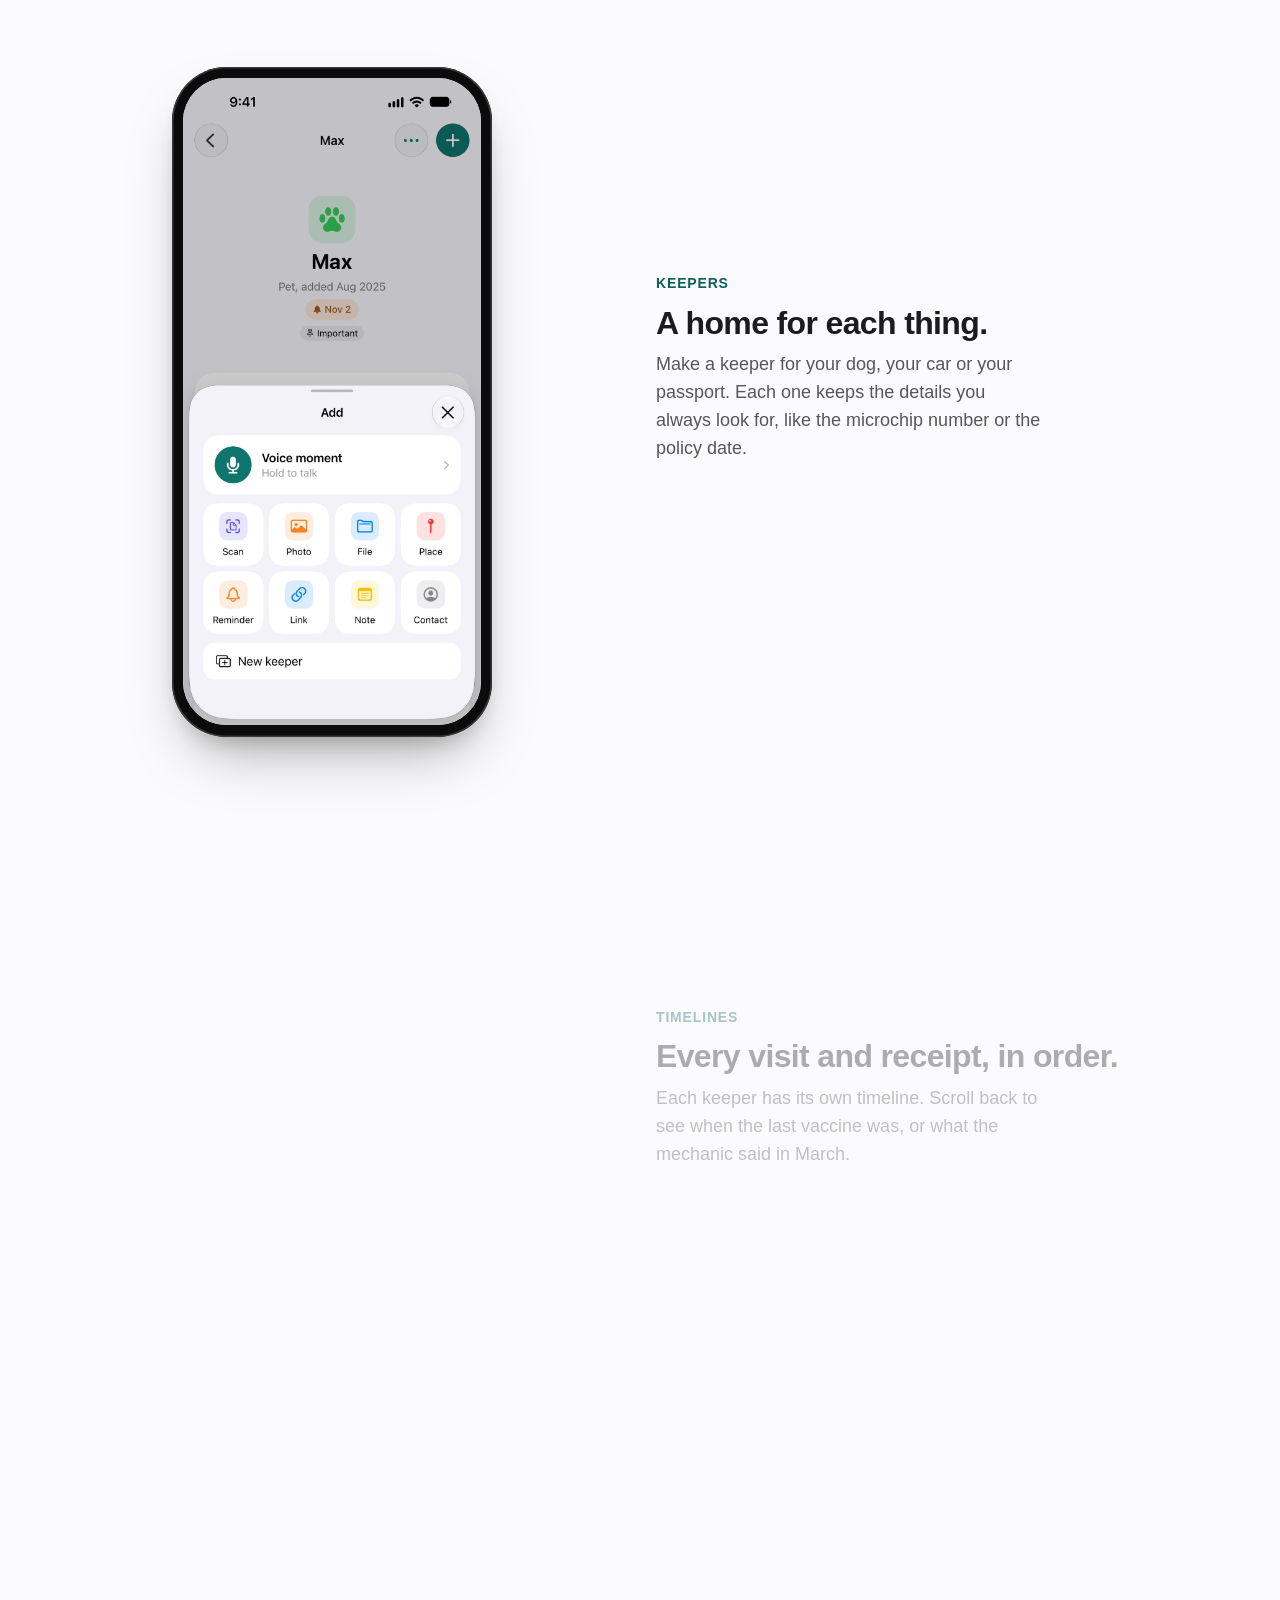
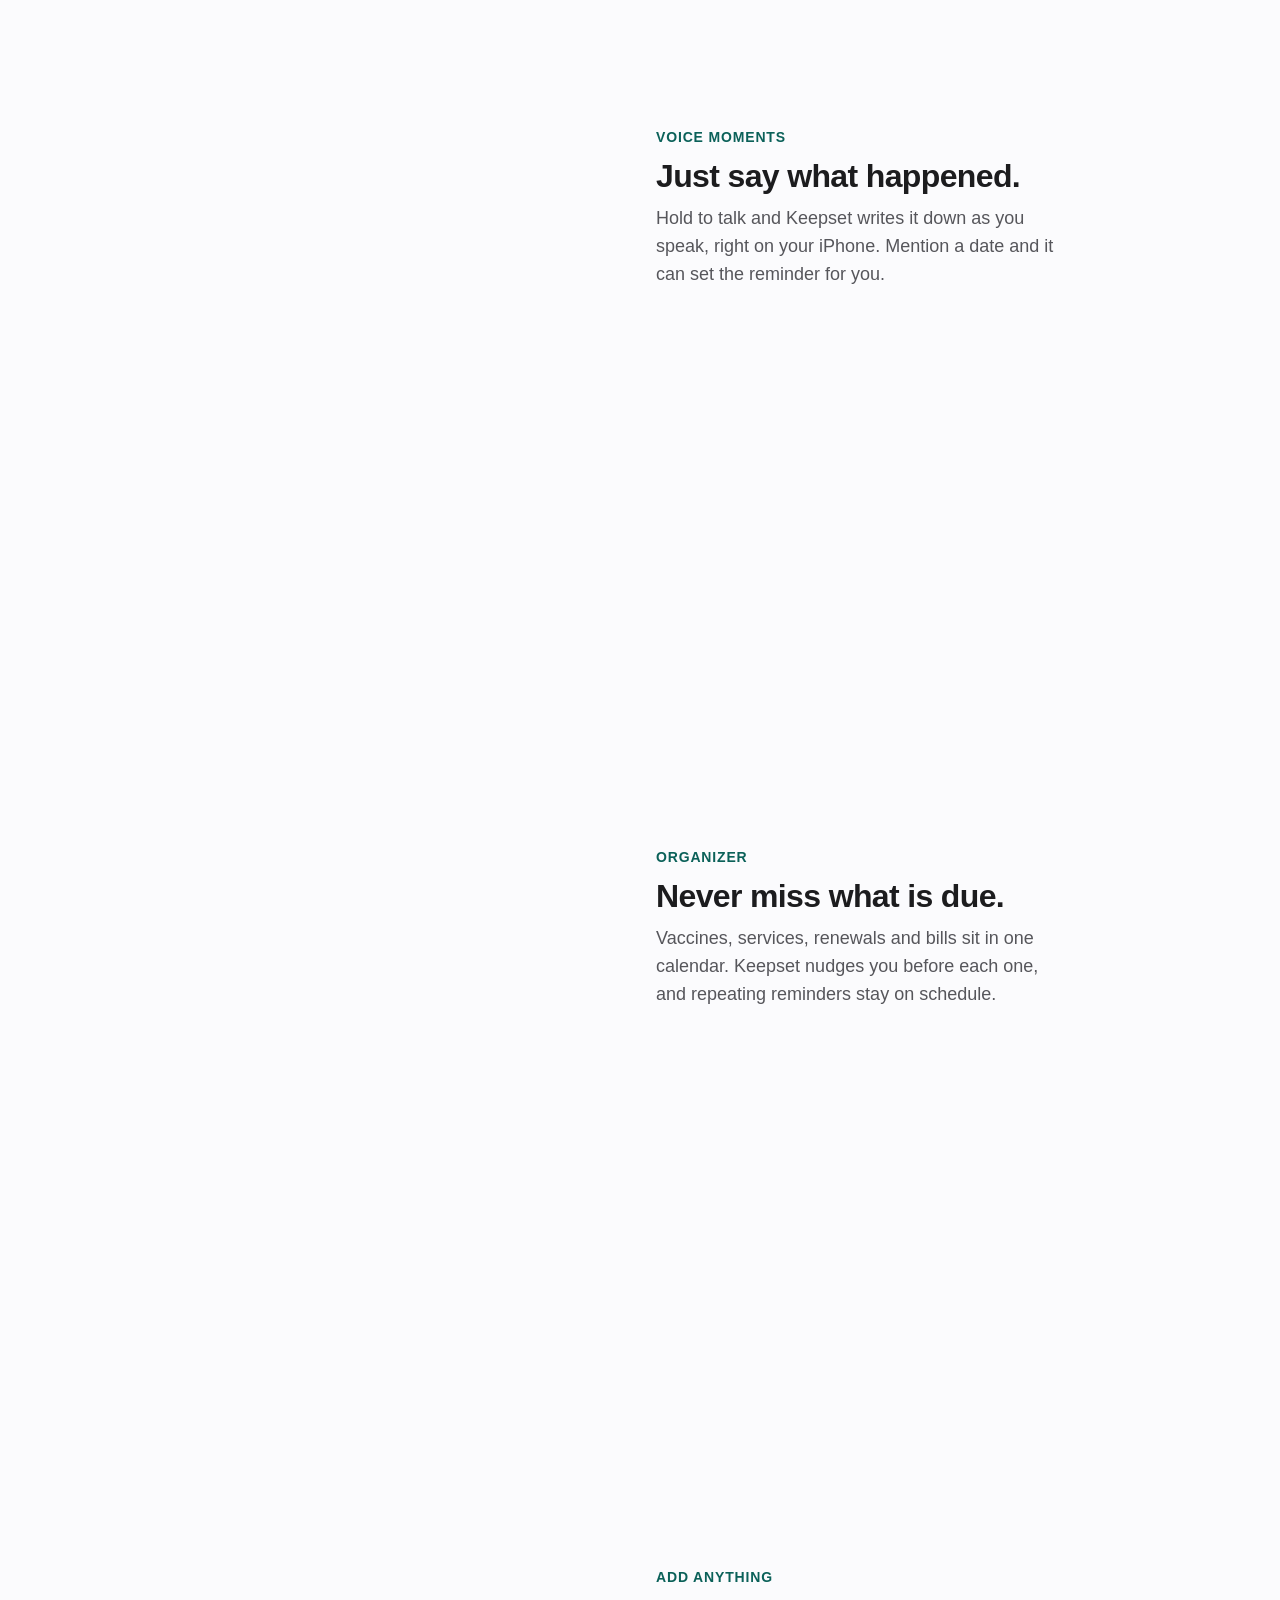
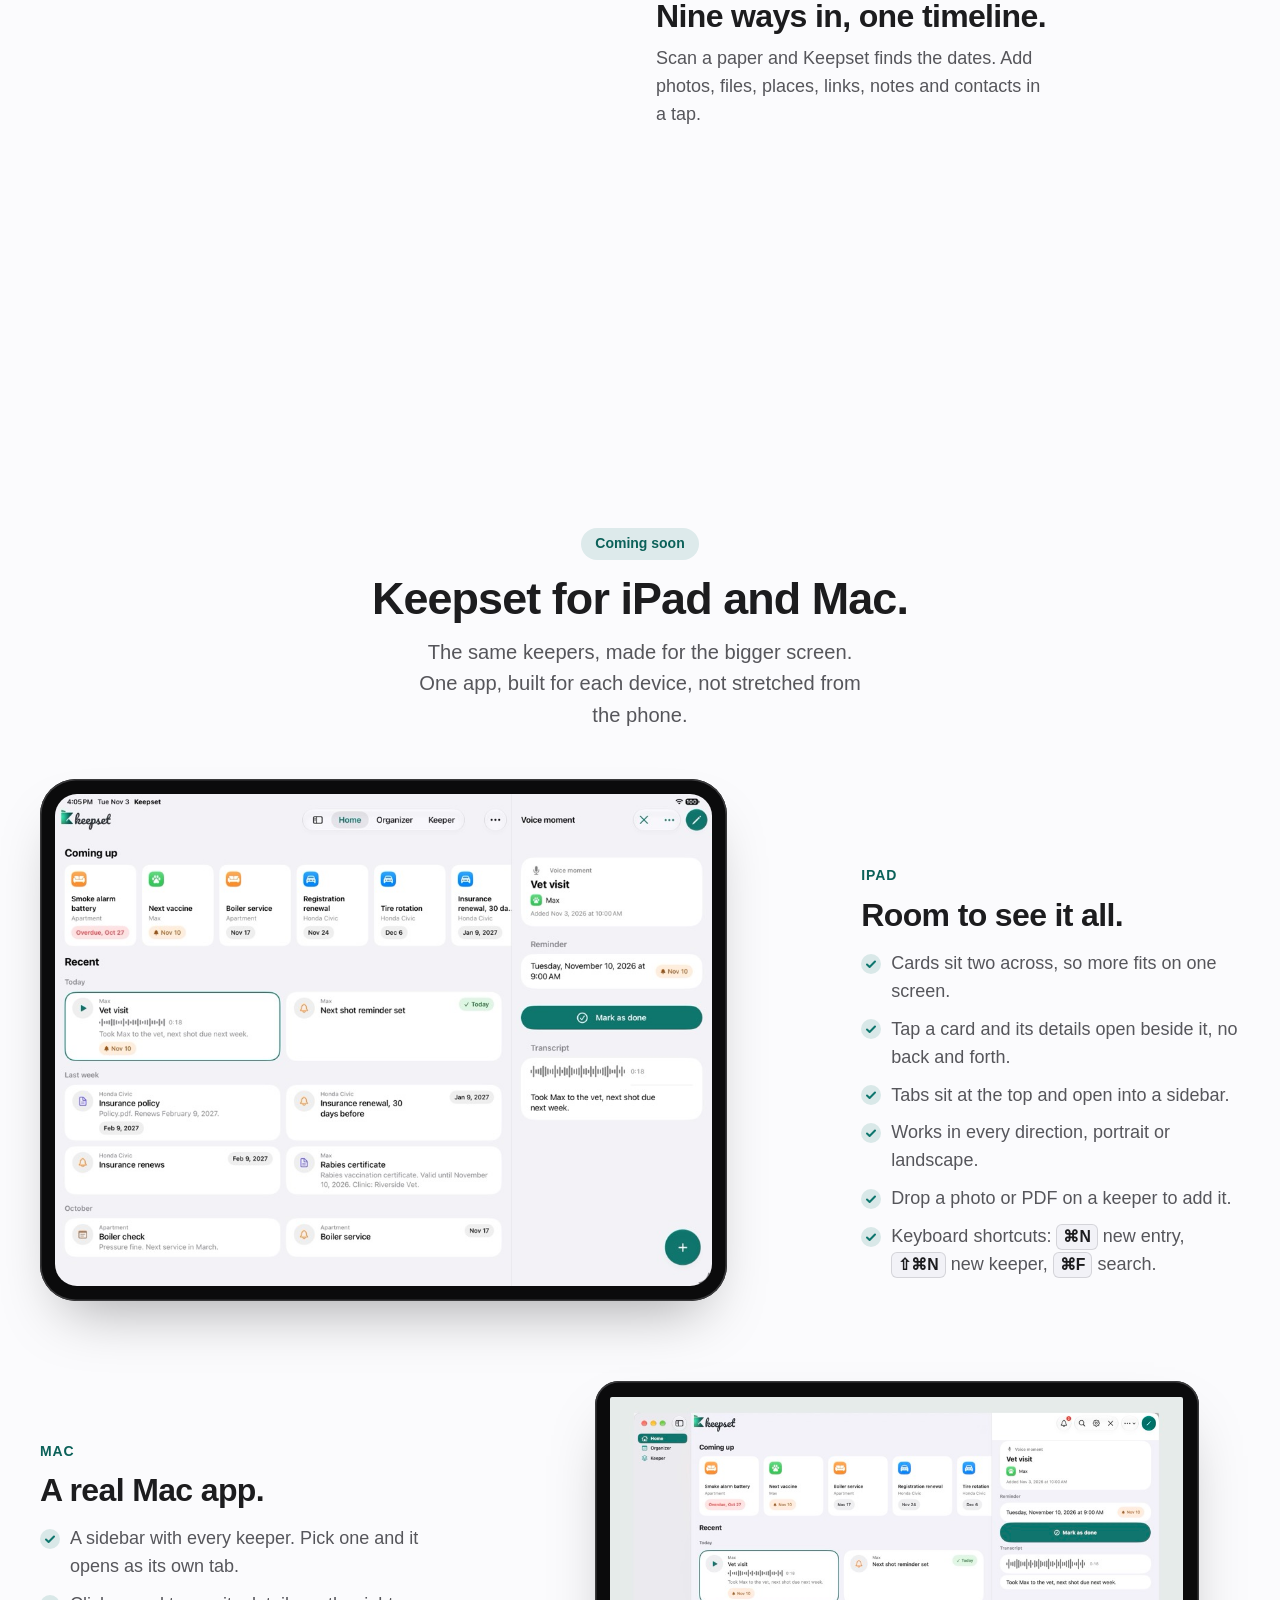
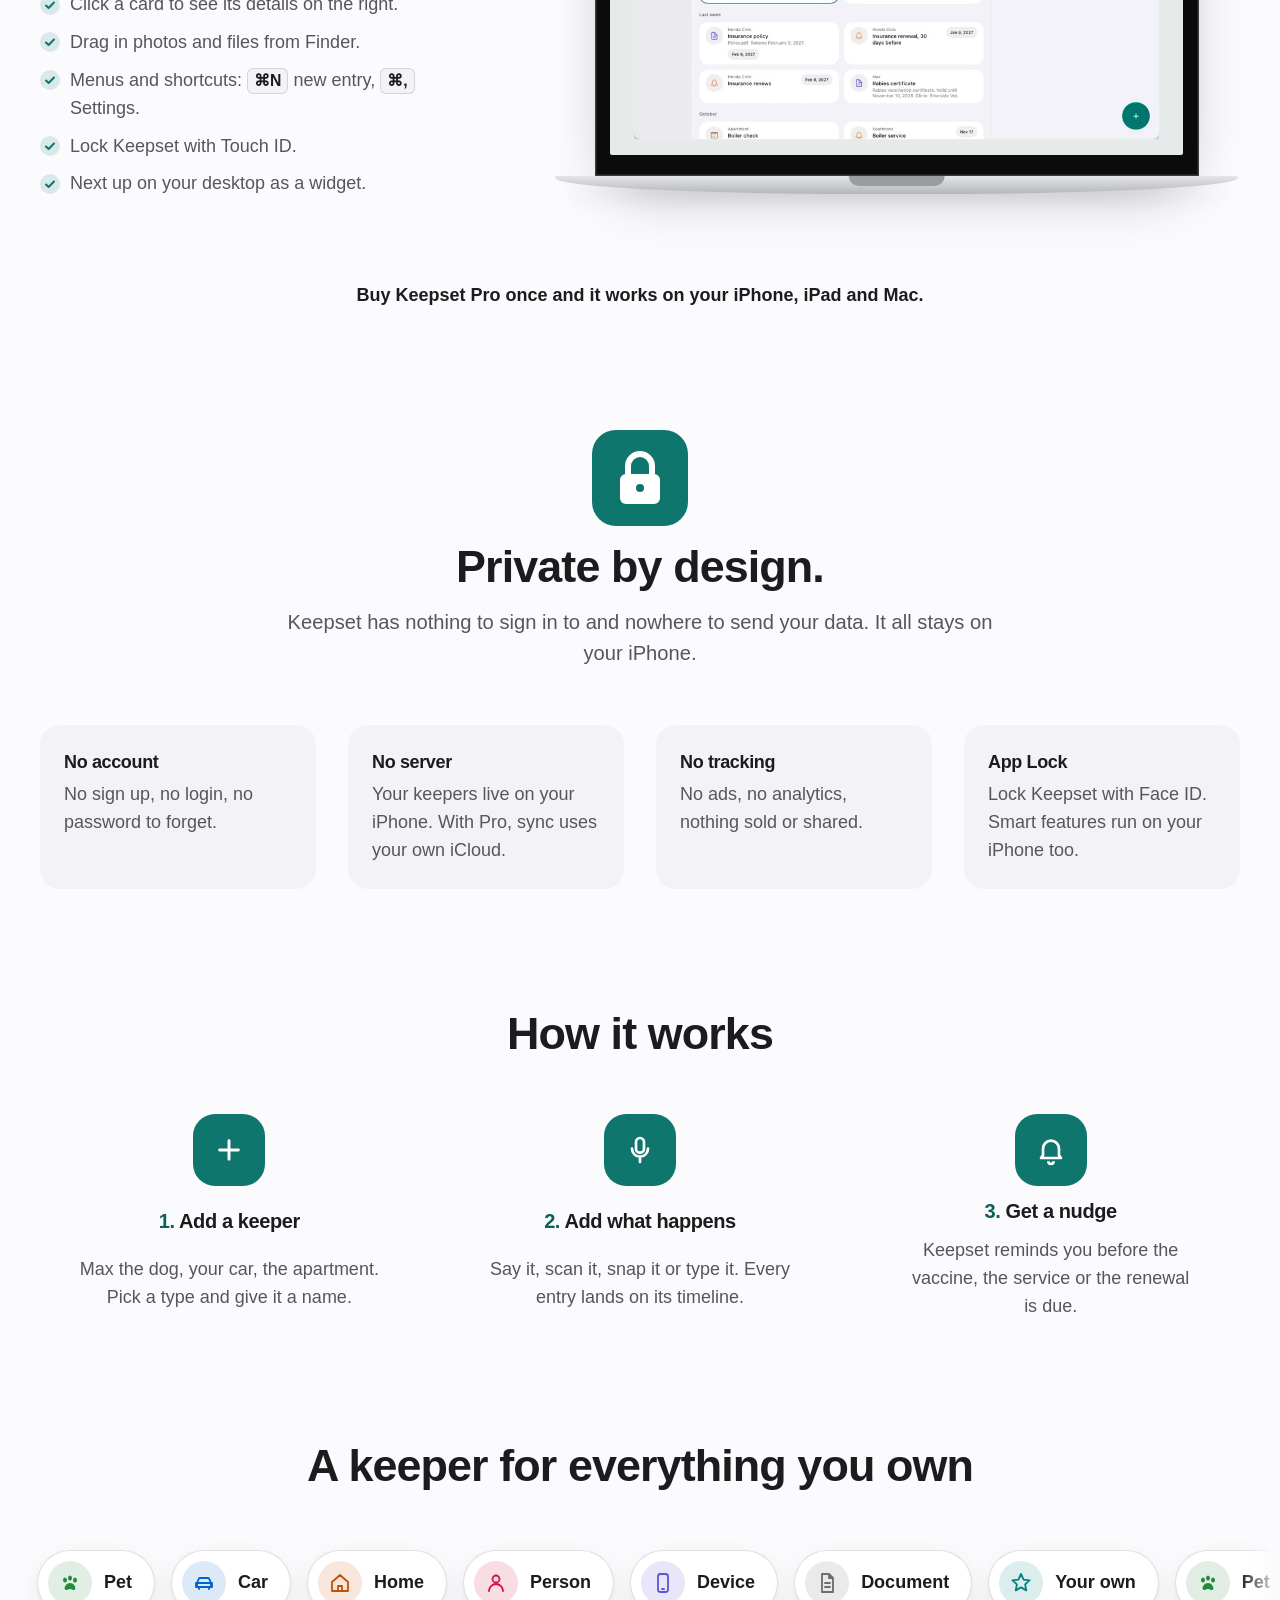
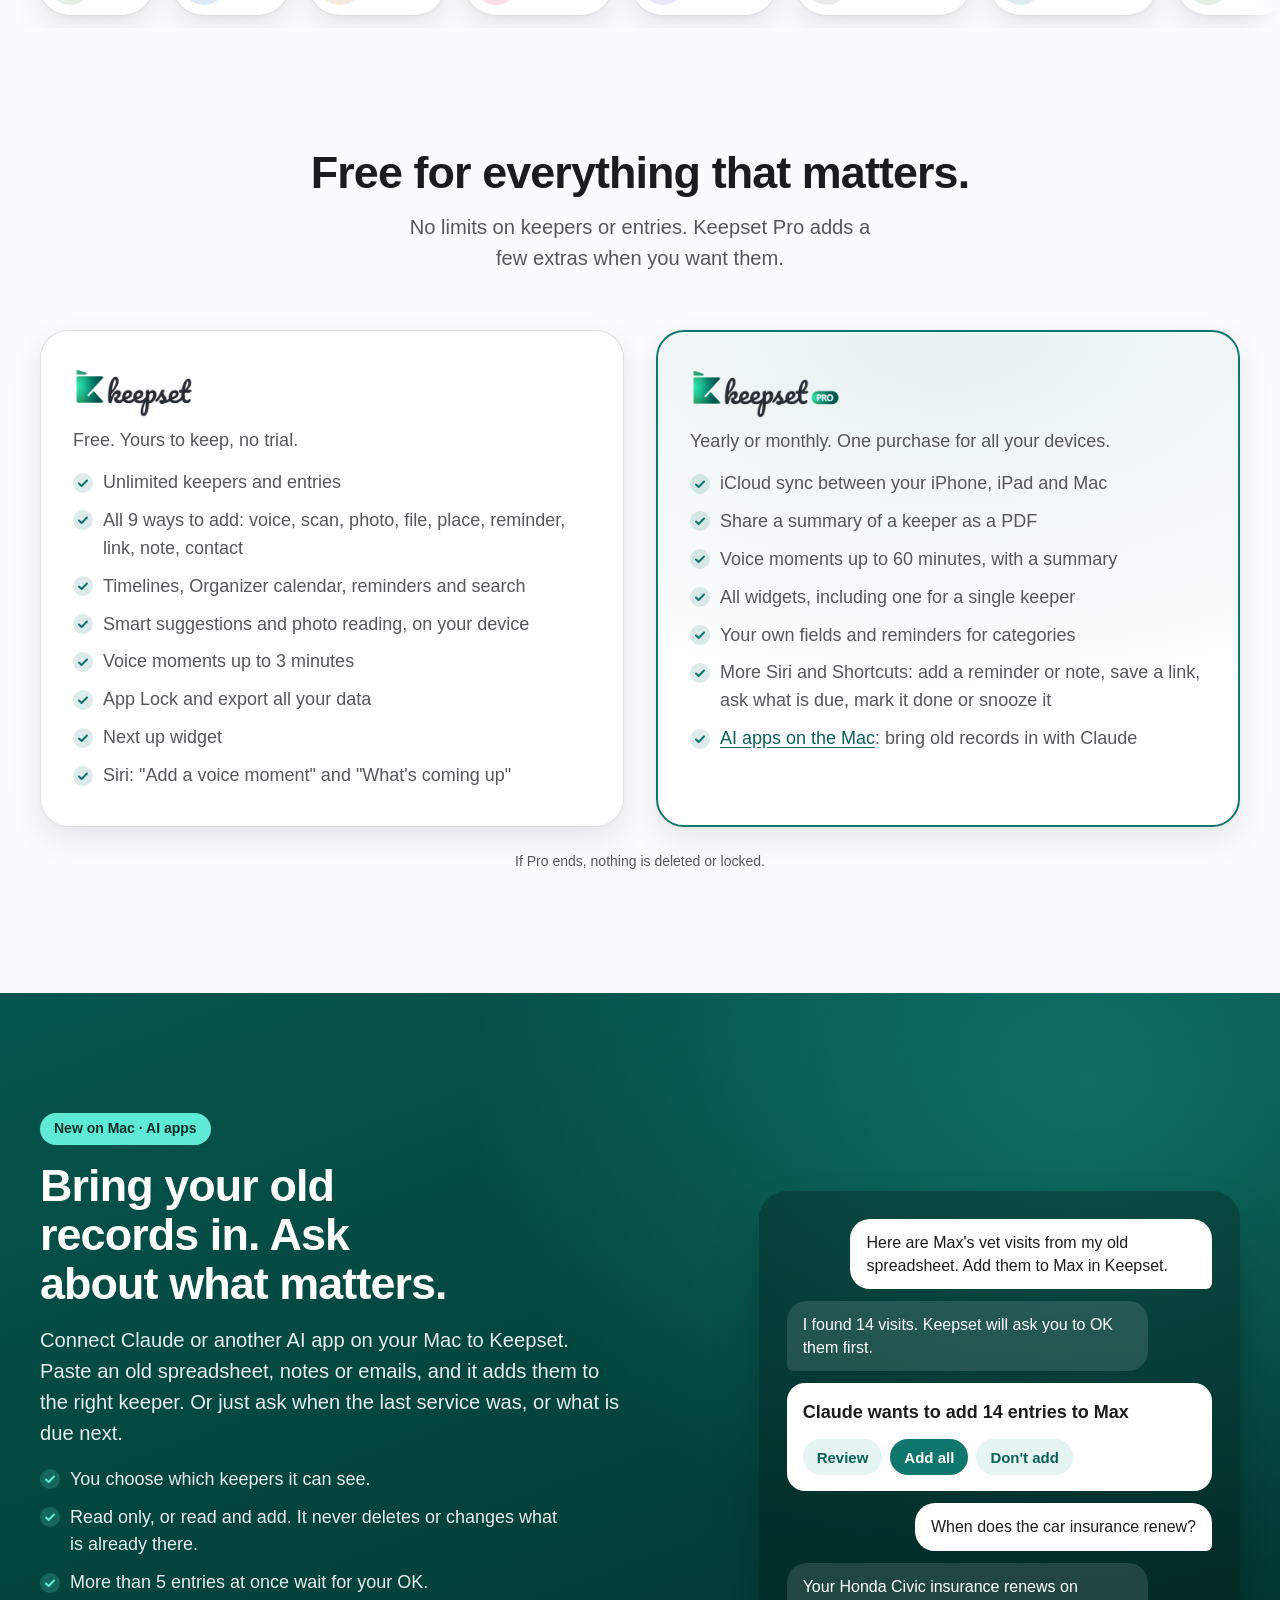
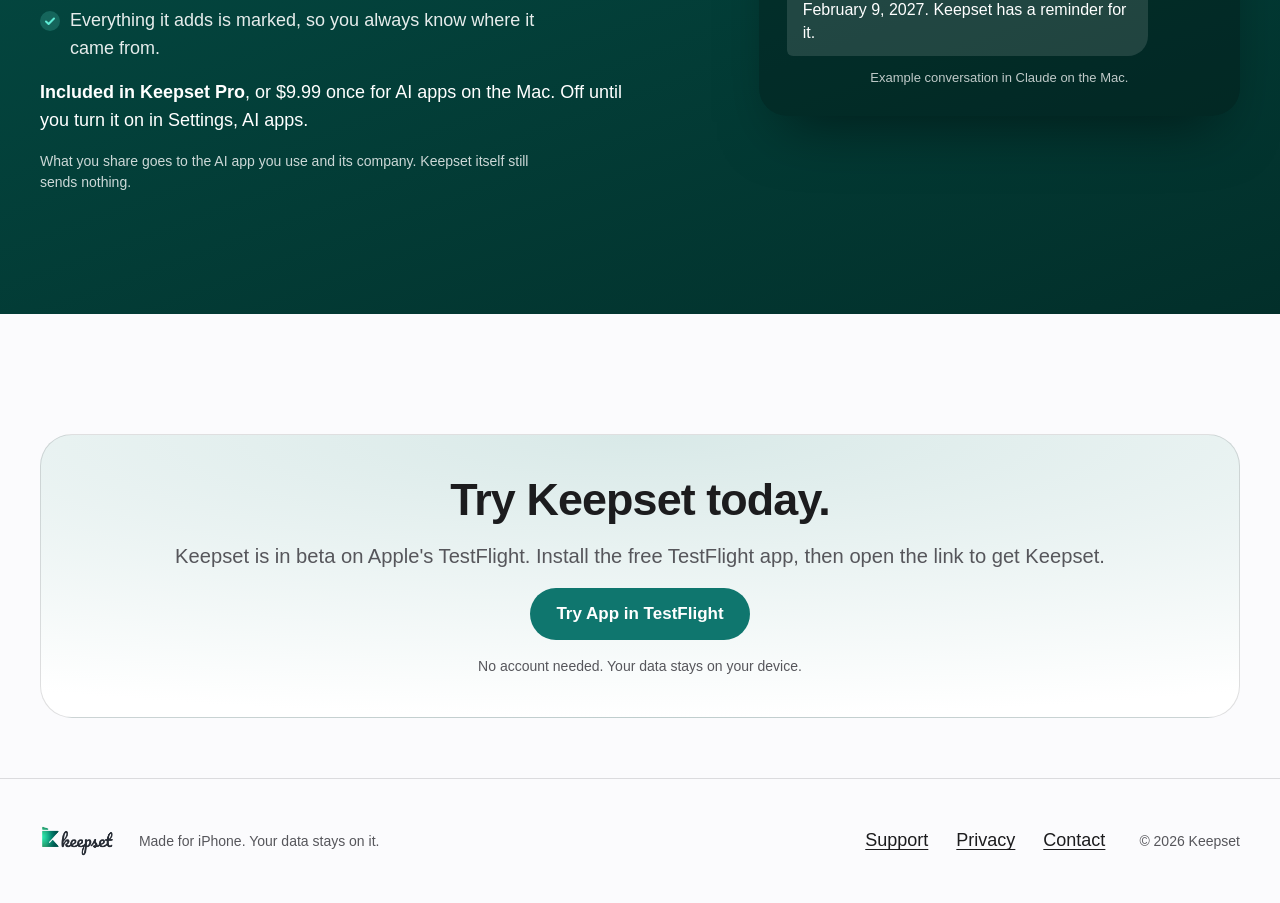
==== commit 90b2fae6: "AI apps on the Mac section, privacy note for AI apps Co-Authored-By: Claude Opus 5.5 <noreply@anthro" ====
--- a/index.html
+++ b/index.html
@@ -11,7 +11,7 @@
 <meta property="og:description" content="Everything you own, in one private place on your iPhone.">
 <meta property="og:image" content="img/home-960.jpg">
 <link rel="icon" href="img/mark.svg" type="image/svg+xml">
-<link rel="stylesheet" href="landing.css?v=4">
+<link rel="stylesheet" href="landing.css?v=6">
 <script>document.documentElement.classList.add('js')</script>
 <script src="landing.js?v=3" defer></script>
 </head>
@@ -50,6 +50,7 @@
     <a href="#features">Features</a>
     <a href="#devices">iPad and Mac</a>
     <a href="#pro">Free and Pro</a>
+    <a href="#ai">AI apps</a>
     <a href="#privacy">Privacy</a>
     <a href="#how">How it works</a>
     <a href="support.html">Support</a>
@@ -349,10 +350,41 @@
           <li>All widgets, including one for a single keeper</li>
           <li>Your own fields and reminders for categories</li>
           <li>More Siri and Shortcuts: add a reminder or note, save a link, ask what is due, mark it done or snooze it</li>
+          <li><a href="#ai">AI apps on the Mac</a>: bring old records in with Claude</li>
         </ul>
       </article>
     </div>
     <p class="small muted center pro-note">If Pro ends, nothing is deleted or locked.</p>
+  </div>
+</section>
+
+<!-- AI apps on the Mac (Pro, or a one-time purchase) -->
+<section class="ai" id="ai" aria-labelledby="ai-title">
+  <div class="container ai-grid">
+    <div class="ai-text">
+      <p class="ai-badge">New on Mac &middot; AI apps</p>
+      <h2 id="ai-title" class="section-title">Bring your old records in. Ask about what matters.</h2>
+      <p class="ai-lead">Connect Claude or another AI app on your Mac to Keepset. Paste an old spreadsheet, notes or emails, and it adds them to the right keeper. Or just ask when the last service was, or what is due next.</p>
+      <ul class="ai-points">
+        <li>You choose which keepers it can see.</li>
+        <li>Read only, or read and add. It never deletes or changes what is already there.</li>
+        <li>More than 5 entries at once wait for your OK.</li>
+        <li>Everything it adds is marked, so you always know where it came from.</li>
+      </ul>
+      <p class="ai-price"><strong>Included in Keepset Pro</strong>, or $9.99 once for AI apps on the Mac. Off until you turn it on in Settings, AI apps.</p>
+      <p class="ai-note">What you share goes to the AI app you use and its company. Keepset itself still sends nothing.</p>
+    </div>
+    <figure class="ai-chat" aria-label="Example: importing old vet visits and asking a question in Claude">
+      <div class="chat-msg chat-you">Here are Max's vet visits from my old spreadsheet. Add them to Max in Keepset.</div>
+      <div class="chat-msg chat-ai">I found 14 visits. Keepset will ask you to OK them first.</div>
+      <div class="chat-card">
+        <p class="chat-card-title">Claude wants to add 14 entries to Max</p>
+        <p class="chat-card-actions"><span>Review</span><span class="chat-primary">Add all</span><span>Don't add</span></p>
+      </div>
+      <div class="chat-msg chat-you">When does the car insurance renew?</div>
+      <div class="chat-msg chat-ai">Your Honda Civic insurance renews on February 9, 2027. Keepset has a reminder for it.</div>
+      <figcaption class="chat-caption">Example conversation in Claude on the Mac.</figcaption>
+    </figure>
   </div>
 </section>
 
--- a/landing.css
+++ b/landing.css
@@ -371,6 +371,58 @@
   .plan { padding: 36px 32px; }
 }
 
+/* AI apps: highlighted band, dark brand green in both light and dark mode */
+.ai {
+  margin-block: calc(var(--section) / 2); padding-block: var(--section); color: #ffffff;
+  background: radial-gradient(80% 90% at 85% 10%, rgba(45, 212, 191, 0.28), transparent 60%),
+              linear-gradient(160deg, #04564e, #022f2a);
+}
+.ai-grid { display: grid; gap: 40px; }
+.ai-grid > * { min-width: 0; }
+.ai-text { display: grid; gap: 16px; align-content: start; }
+.ai-badge {
+  justify-self: start; display: inline-flex; align-items: center; min-height: 32px; padding: 4px 14px; border-radius: 999px;
+  font-size: 0.875rem; font-weight: 700; color: #022f2a; background: #5eead4;
+}
+.ai .section-title { color: #ffffff; max-width: 18ch; }
+.ai-lead { font-size: 1.12em; color: rgba(255, 255, 255, 0.9); }
+.ai-points { display: grid; gap: 10px; }
+.ai-points li { position: relative; padding-left: 30px; color: rgba(255, 255, 255, 0.9); max-width: 52ch; }
+.ai-points li::before {
+  content: ""; position: absolute; left: 0; top: 0.2em; width: 20px; height: 20px; border-radius: 50%;
+  background: rgba(94, 234, 212, 0.2)
+    url("data:image/svg+xml,%3Csvg xmlns='http://www.w3.org/2000/svg' viewBox='0 0 20 20'%3E%3Cpath d='M6 10.5l2.6 2.5L14 7.5' fill='none' stroke='%235eead4' stroke-width='2' stroke-linecap='round' stroke-linejoin='round'/%3E%3C/svg%3E") center / 20px no-repeat;
+}
+.ai-price { color: #ffffff; }
+.ai-note { font-size: 0.875rem; color: rgba(255, 255, 255, 0.8); }
+.ai a { color: #5eead4; }
+
+.ai-chat {
+  margin: 0; display: grid; gap: 12px; align-content: start; padding: 20px; border-radius: 28px;
+  background: rgba(0, 0, 0, 0.25);
+  box-shadow: 0 30px 60px -24px rgba(0, 0, 0, 0.5);
+}
+.chat-msg { max-width: 85%; padding: 12px 16px; border-radius: 20px; font-size: 1rem; line-height: 1.45; }
+.chat-you { justify-self: end; background: #ffffff; color: #1c1c1e; border-bottom-right-radius: 6px; }
+.chat-ai { justify-self: start; background: rgba(255, 255, 255, 0.12); color: #ffffff; border-bottom-left-radius: 6px; }
+.chat-card { padding: 16px; border-radius: 18px; background: #ffffff; color: #1c1c1e; }
+.chat-card-title { font-weight: 700; }
+.chat-card-actions { display: flex; flex-wrap: wrap; gap: 8px; margin-top: 12px; }
+.chat-card-actions span {
+  display: inline-flex; align-items: center; min-height: 36px; padding: 0 14px; border-radius: 999px;
+  font-size: 0.9375rem; font-weight: 600; color: #0b6159; background: #e6f4f2;
+}
+.chat-card-actions .chat-primary { color: #ffffff; background: #0f766e; }
+.chat-caption { font-size: 0.8125rem; color: rgba(255, 255, 255, 0.75); text-align: center; }
+@media (min-width: 48em) {
+  .ai-chat { padding: 28px; }
+}
+@media (min-width: 68.75em) {
+  .ai-grid { grid-template-columns: repeat(12, minmax(0, 1fr)); column-gap: var(--gutter); align-items: center; }
+  .ai-text { grid-column: 1 / span 6; }
+  .ai-chat { grid-column: 8 / span 5; }
+}
+
 /* Final call to action */
 .join-card {
   display: grid; gap: 16px; justify-items: center; text-align: center;
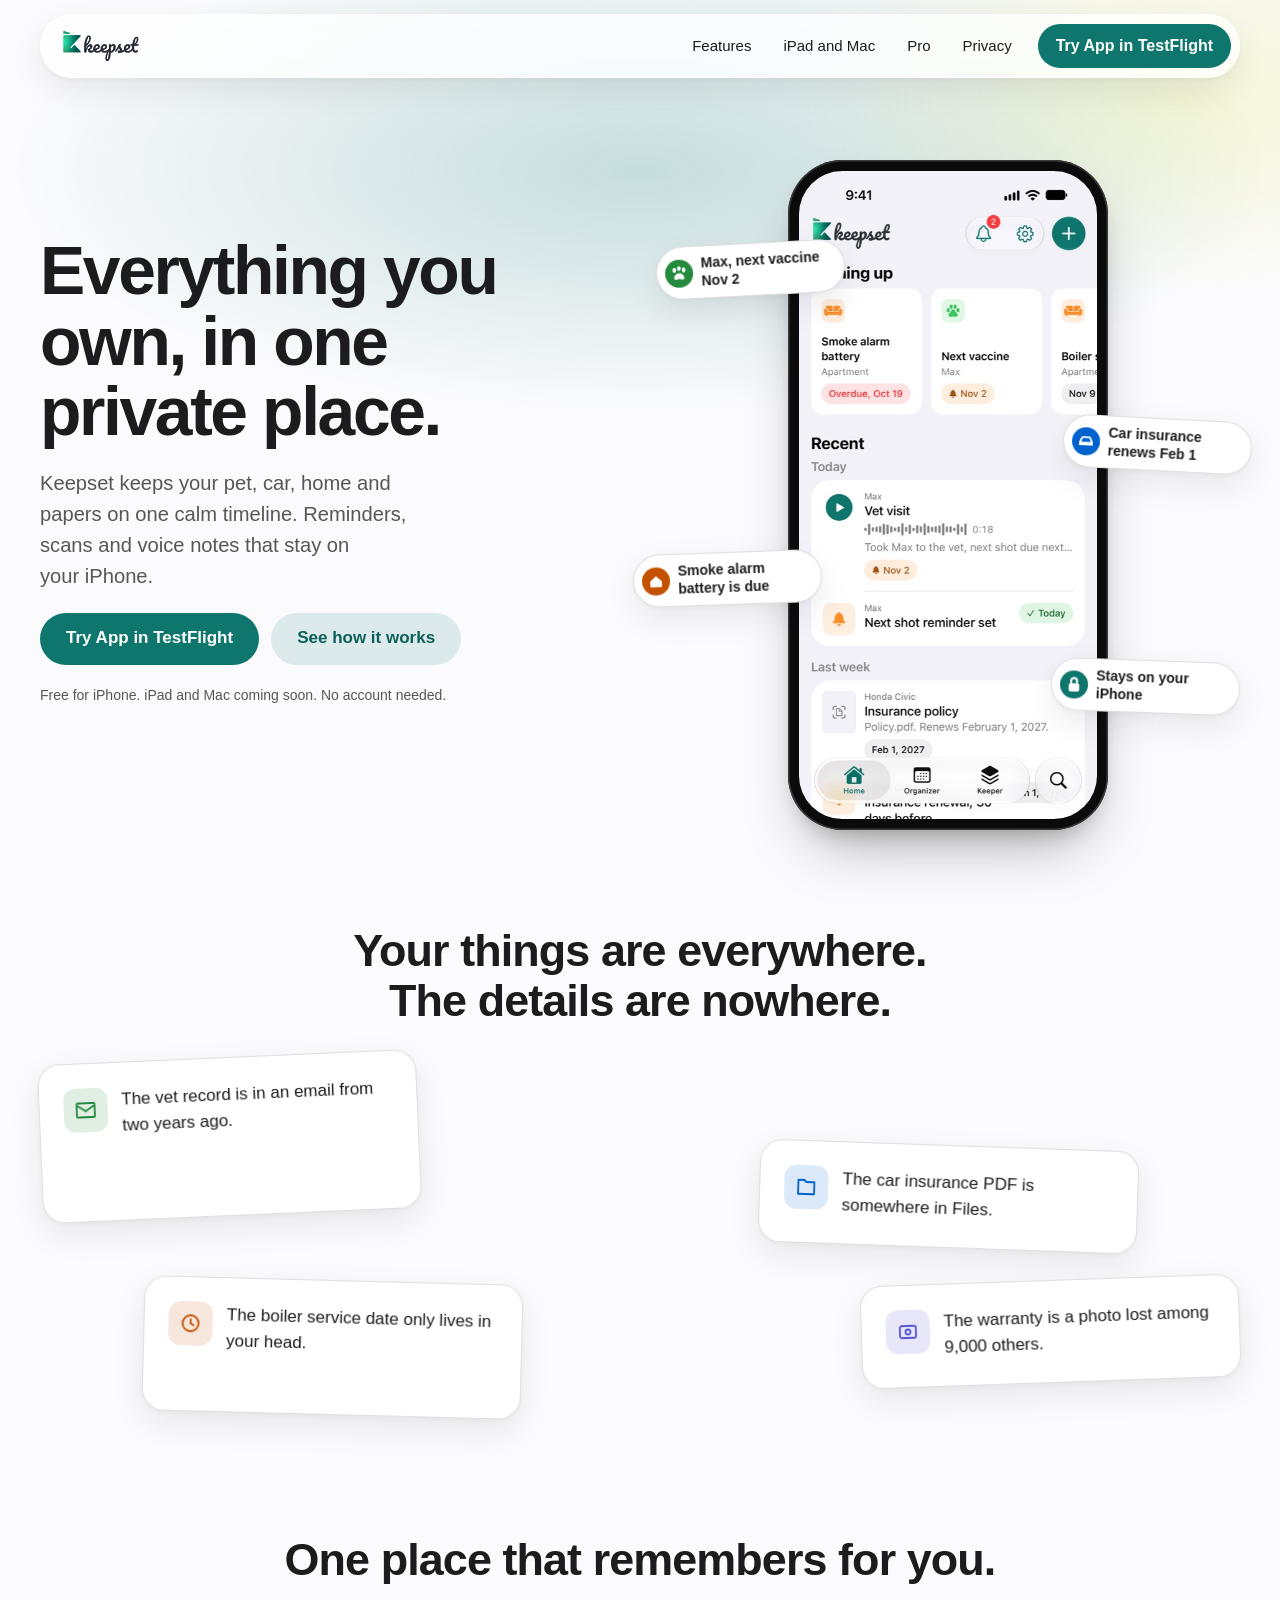
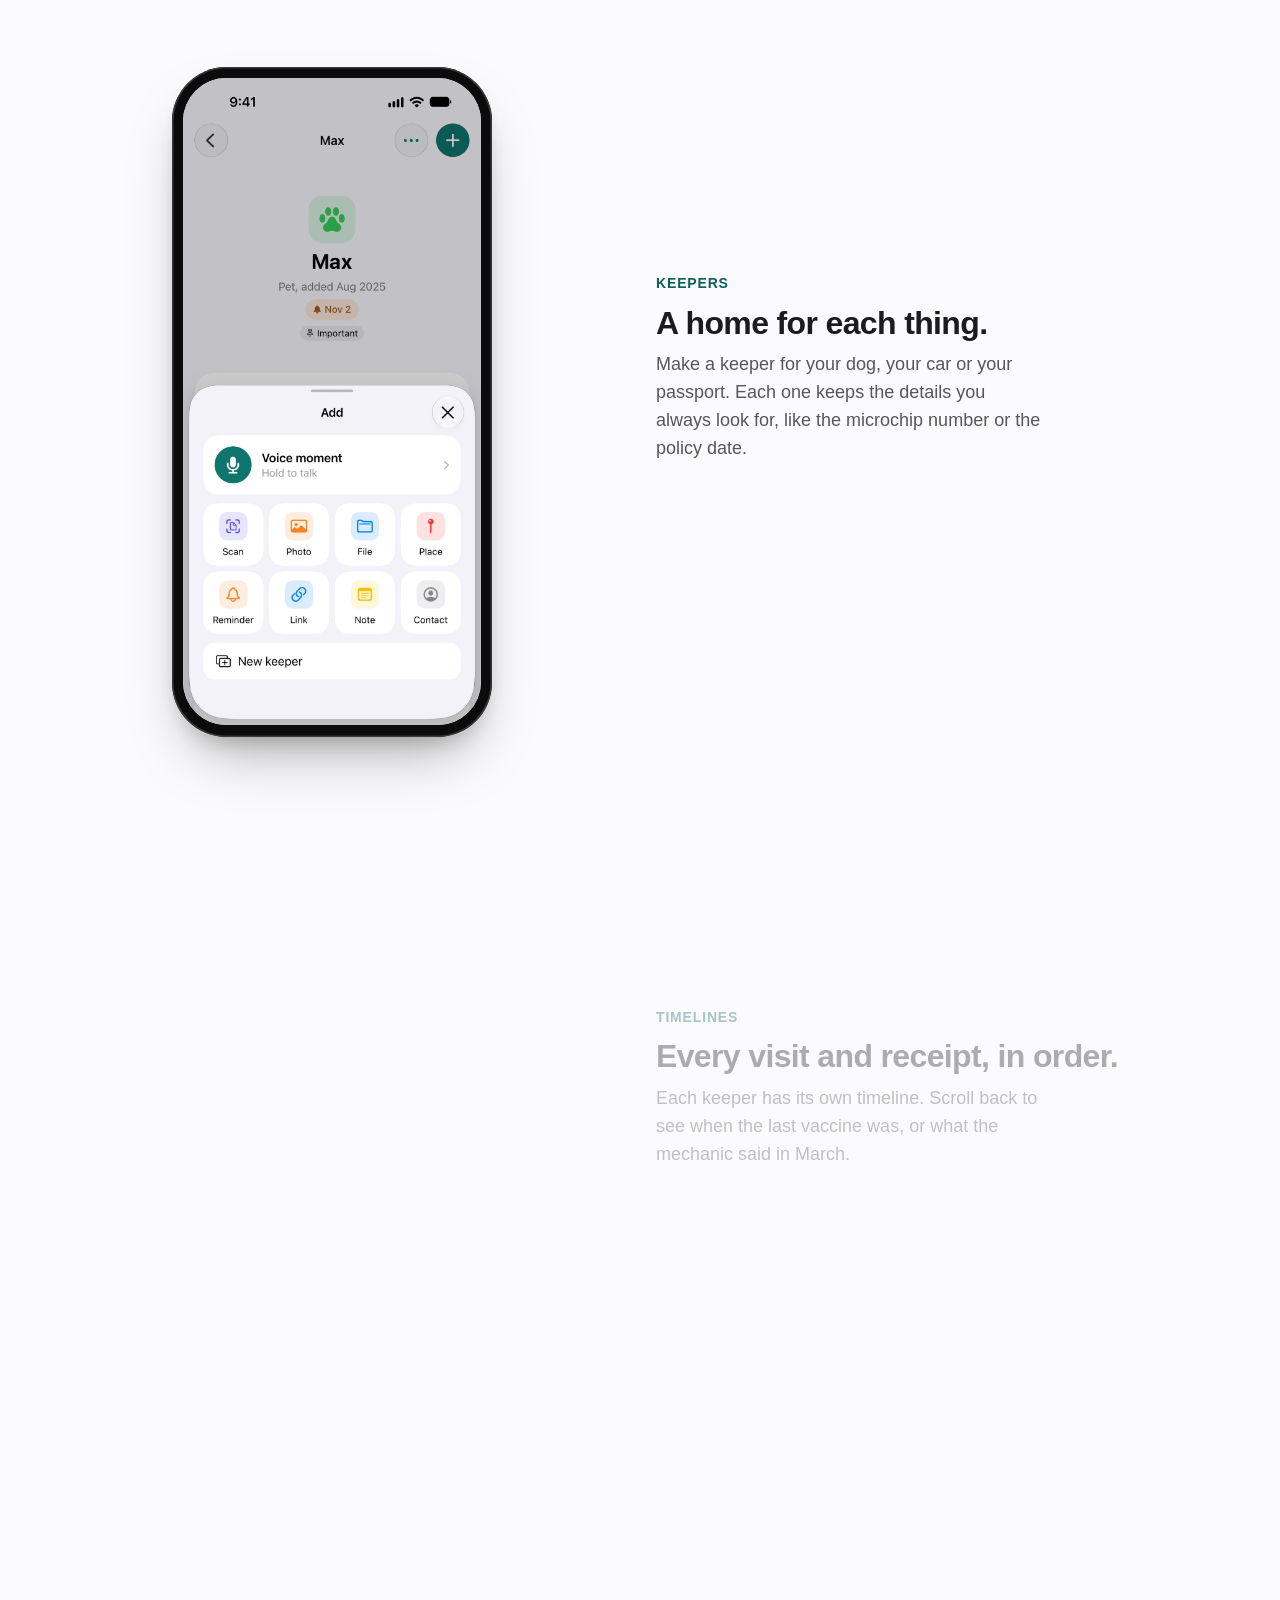
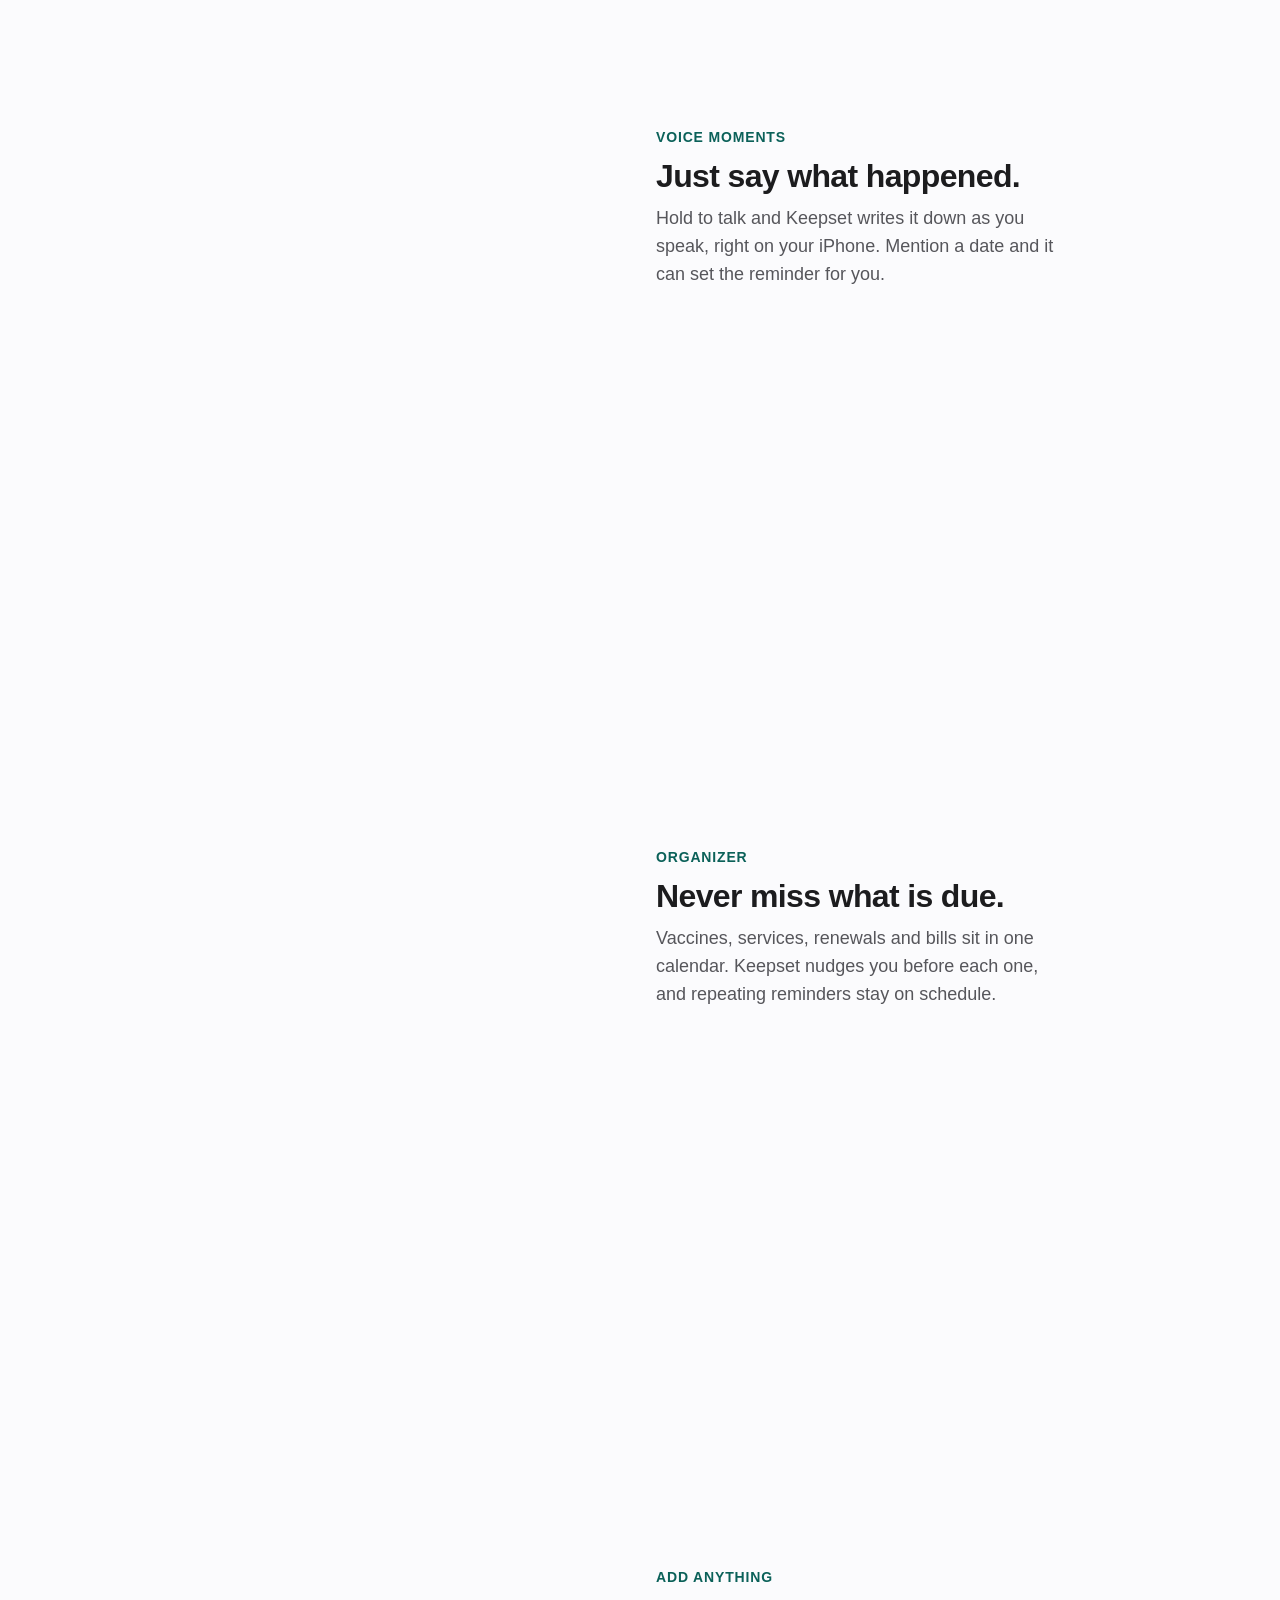
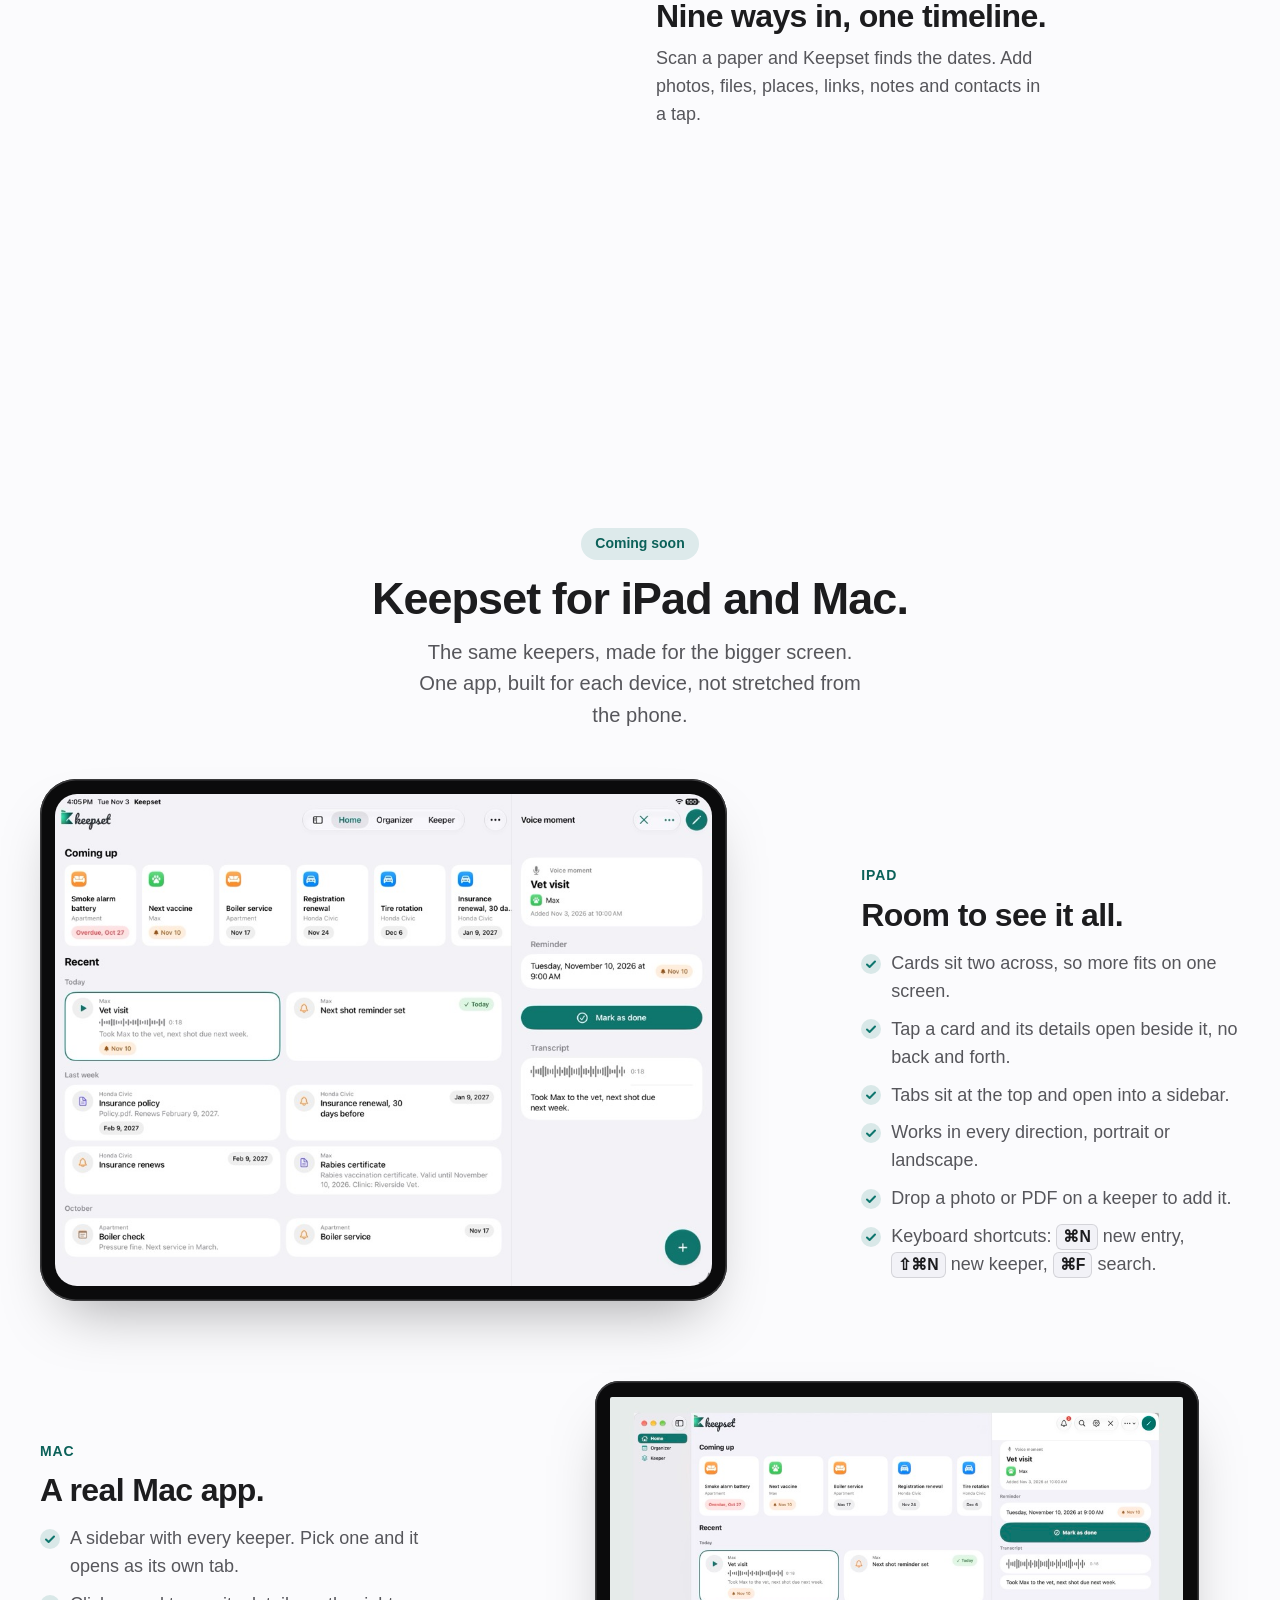
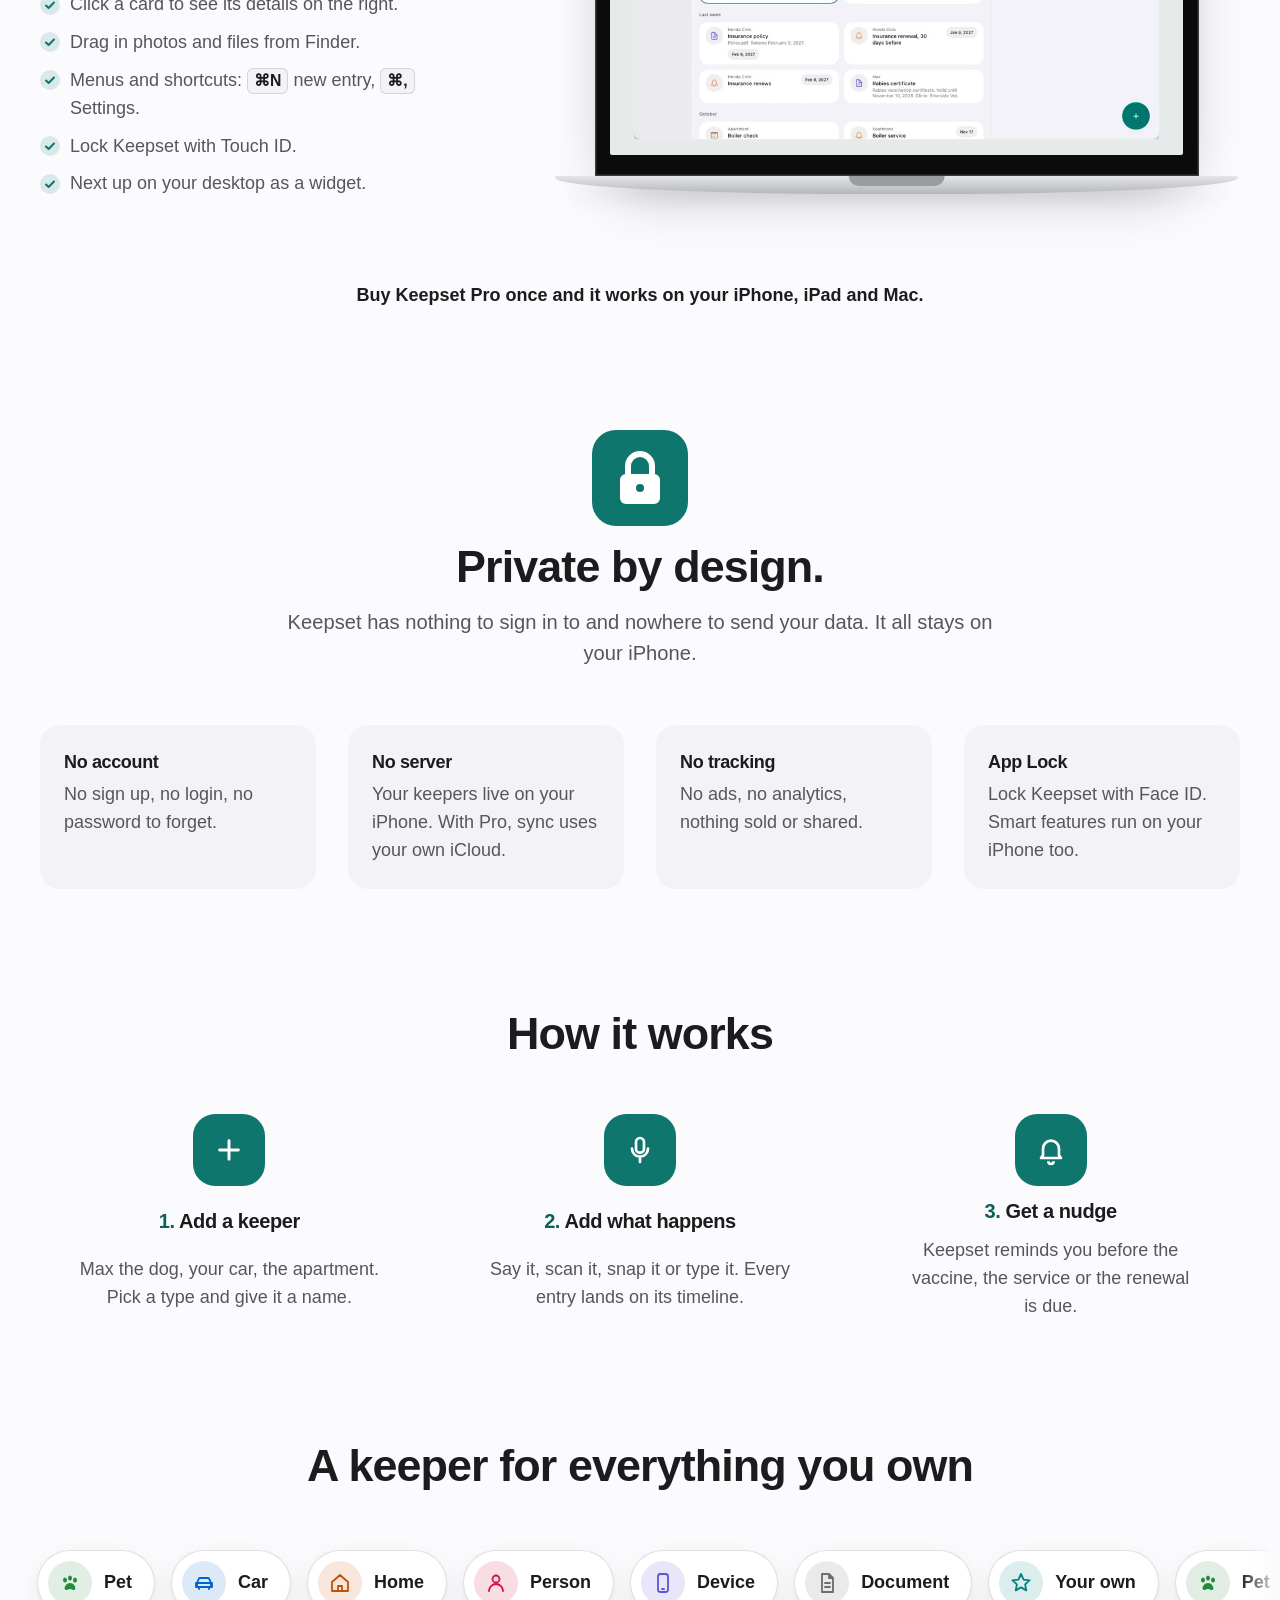
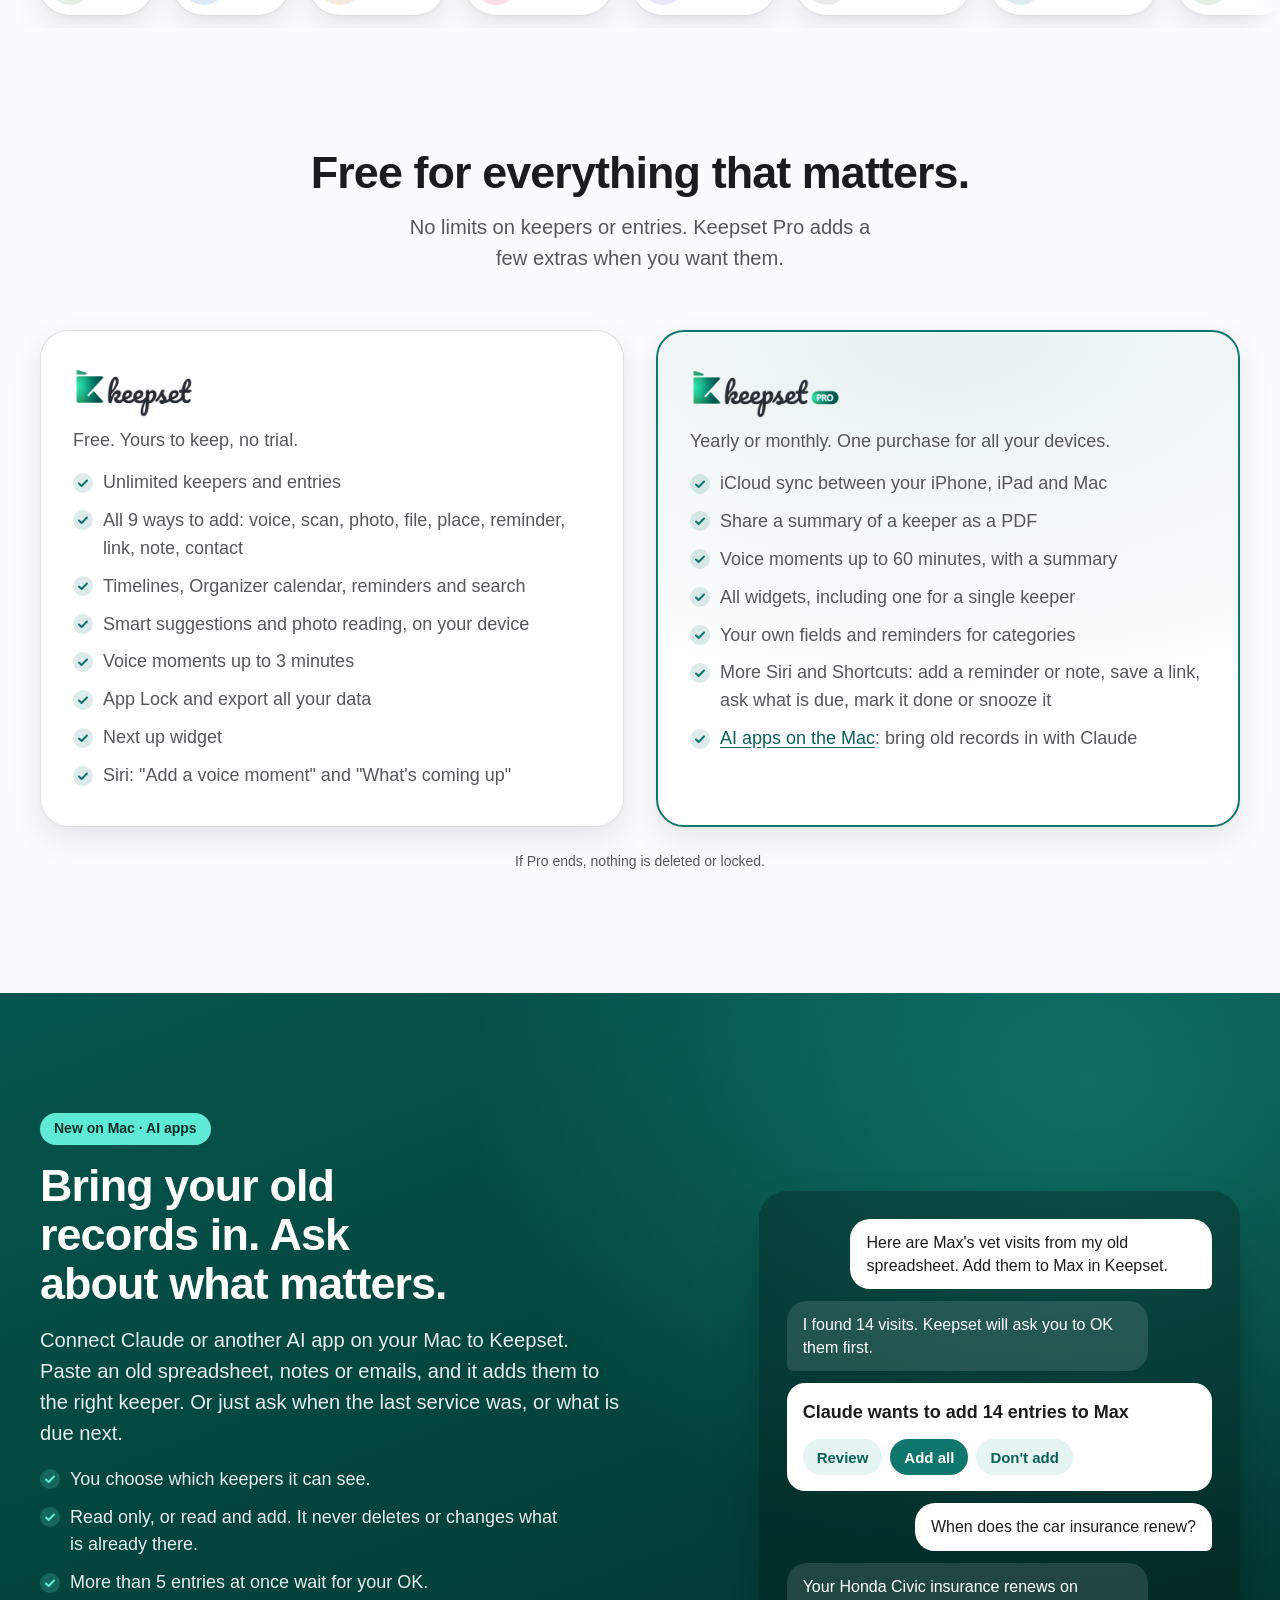
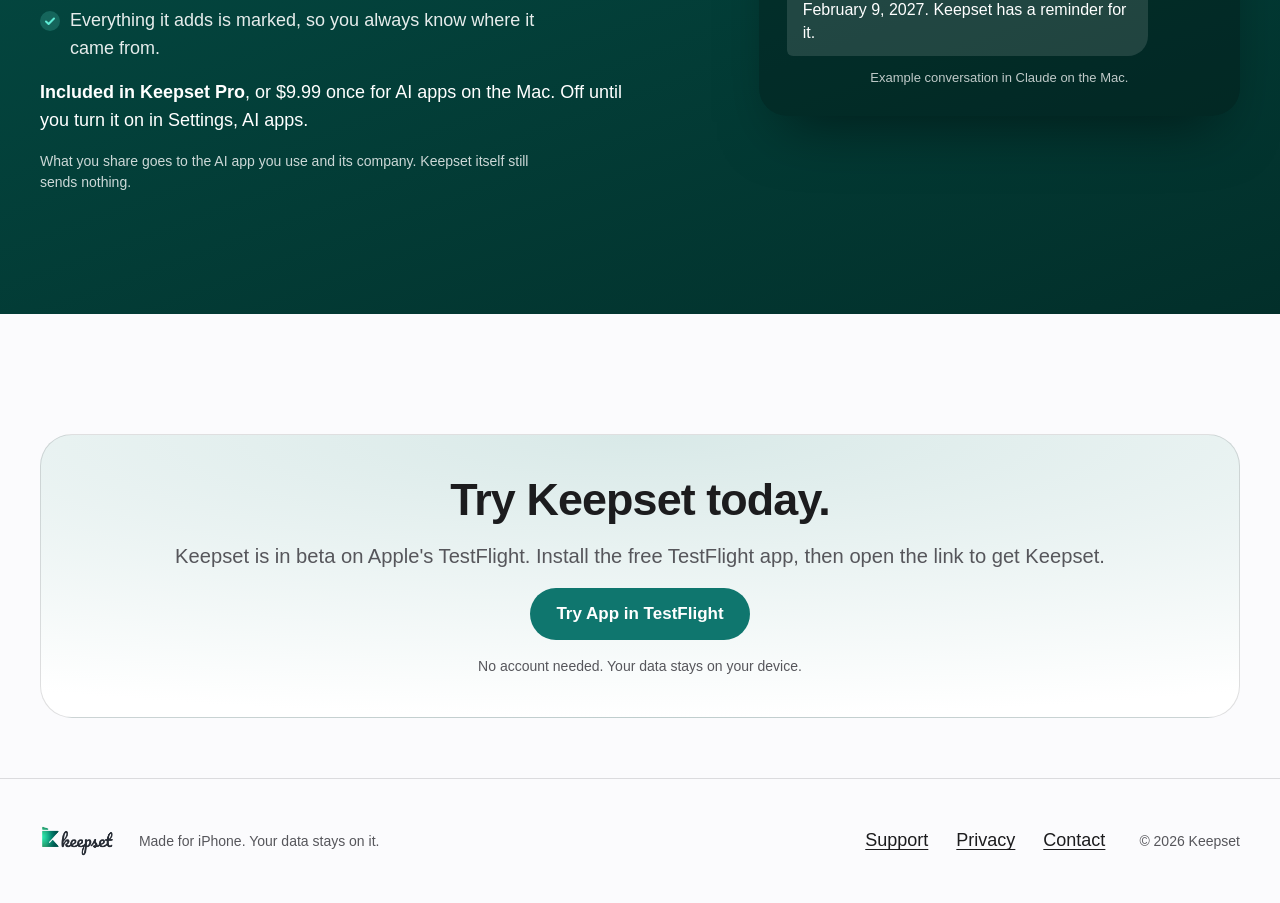
==== commit 80613fc0: "Logo link preview and apple-touch-icon Co-Authored-By: Claude Opus 5.5 <noreply@anthropic.com>" ====
--- a/index.html
+++ b/index.html
@@ -8,8 +8,17 @@
 <meta name="theme-color" content="#fbfbfd" media="(prefers-color-scheme: light)">
 <meta name="theme-color" content="#000000" media="(prefers-color-scheme: dark)">
 <meta property="og:title" content="Keepset">
-<meta property="og:description" content="Everything you own, in one private place on your iPhone.">
-<meta property="og:image" content="img/home-960.jpg">
+<meta property="og:description" content="Everything you own, in one private place on your iPhone, iPad and Mac.">
+<meta property="og:type" content="website">
+<meta property="og:site_name" content="Keepset">
+<meta property="og:url" content="https://keepsetapp.com/">
+<meta property="og:image" content="https://keepsetapp.com/img/og-image.jpg">
+<meta property="og:image:width" content="1200">
+<meta property="og:image:height" content="630">
+<meta property="og:image:alt" content="Keepset logo">
+<meta name="twitter:card" content="summary_large_image">
+<meta name="twitter:image" content="https://keepsetapp.com/img/og-image.jpg">
+<link rel="apple-touch-icon" href="img/apple-touch-icon.png">
 <link rel="icon" href="img/mark.svg" type="image/svg+xml">
 <link rel="stylesheet" href="landing.css?v=6">
 <script>document.documentElement.classList.add('js')</script>
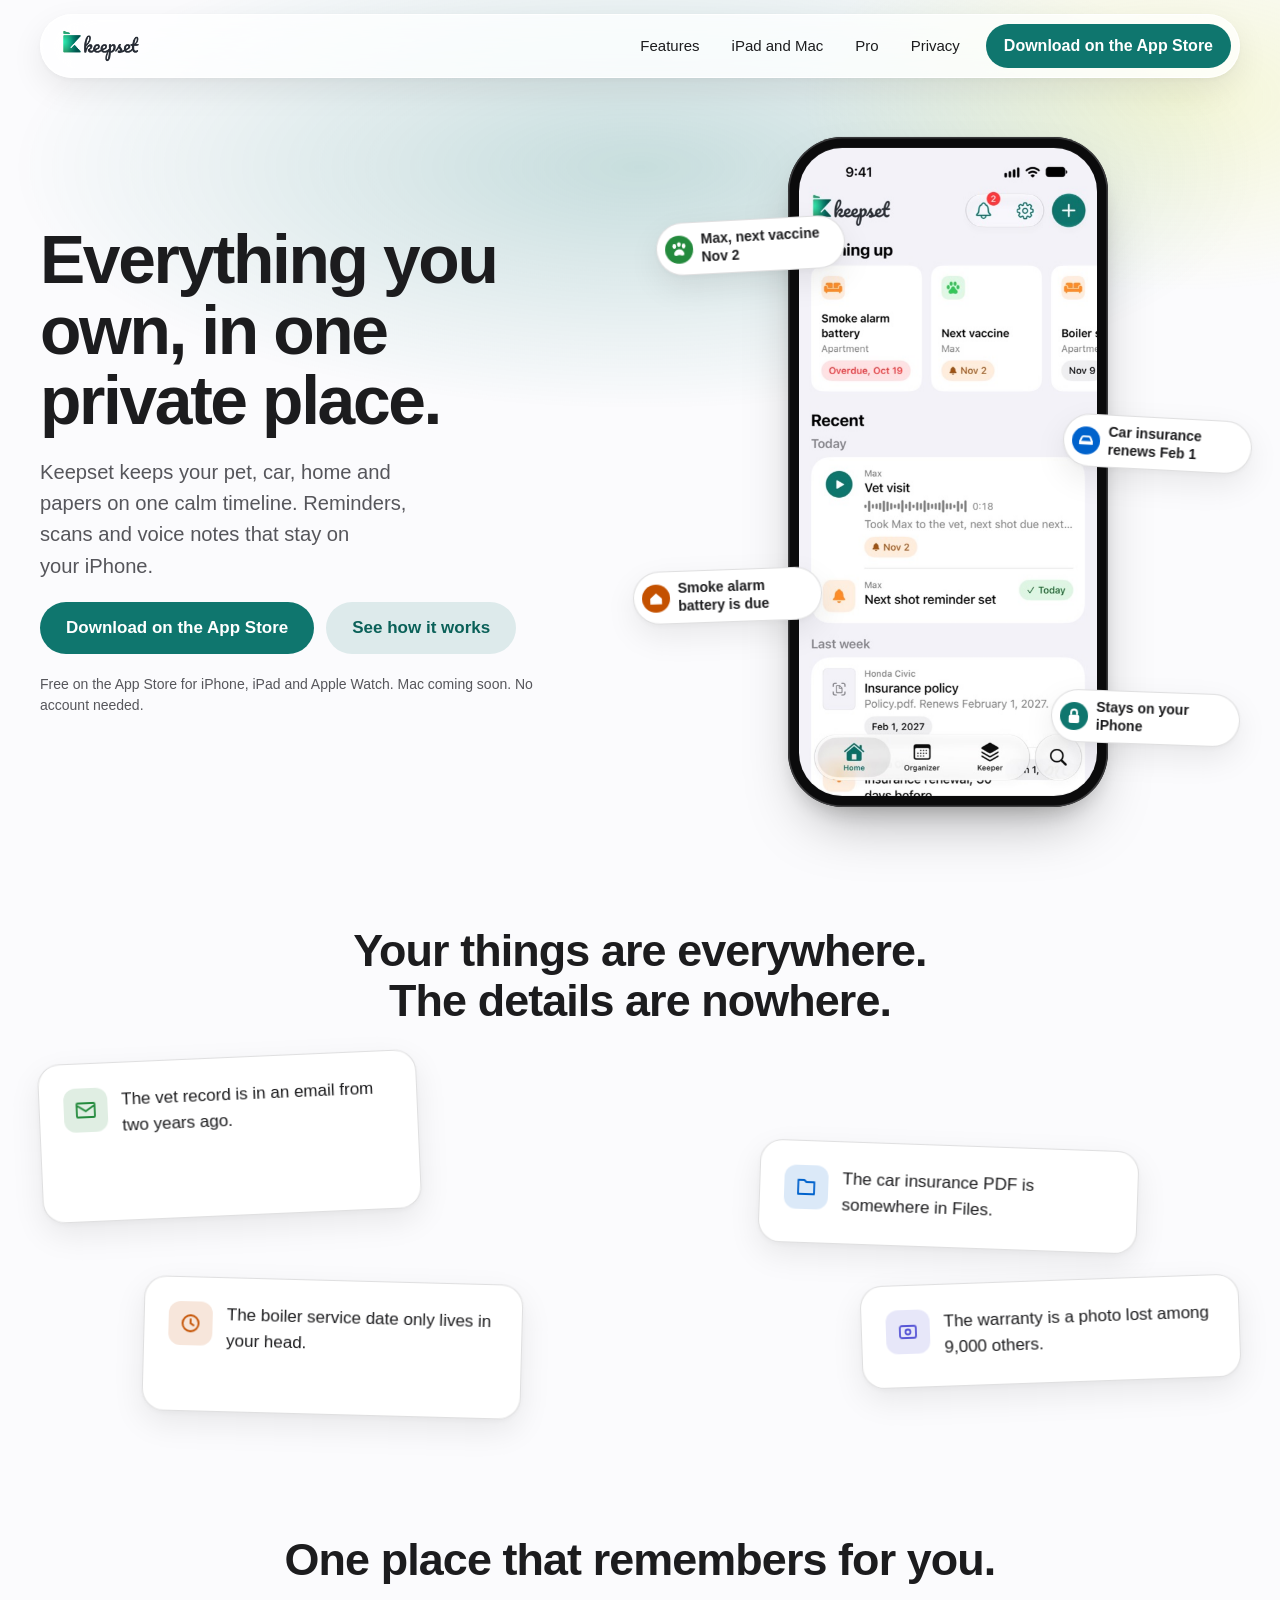
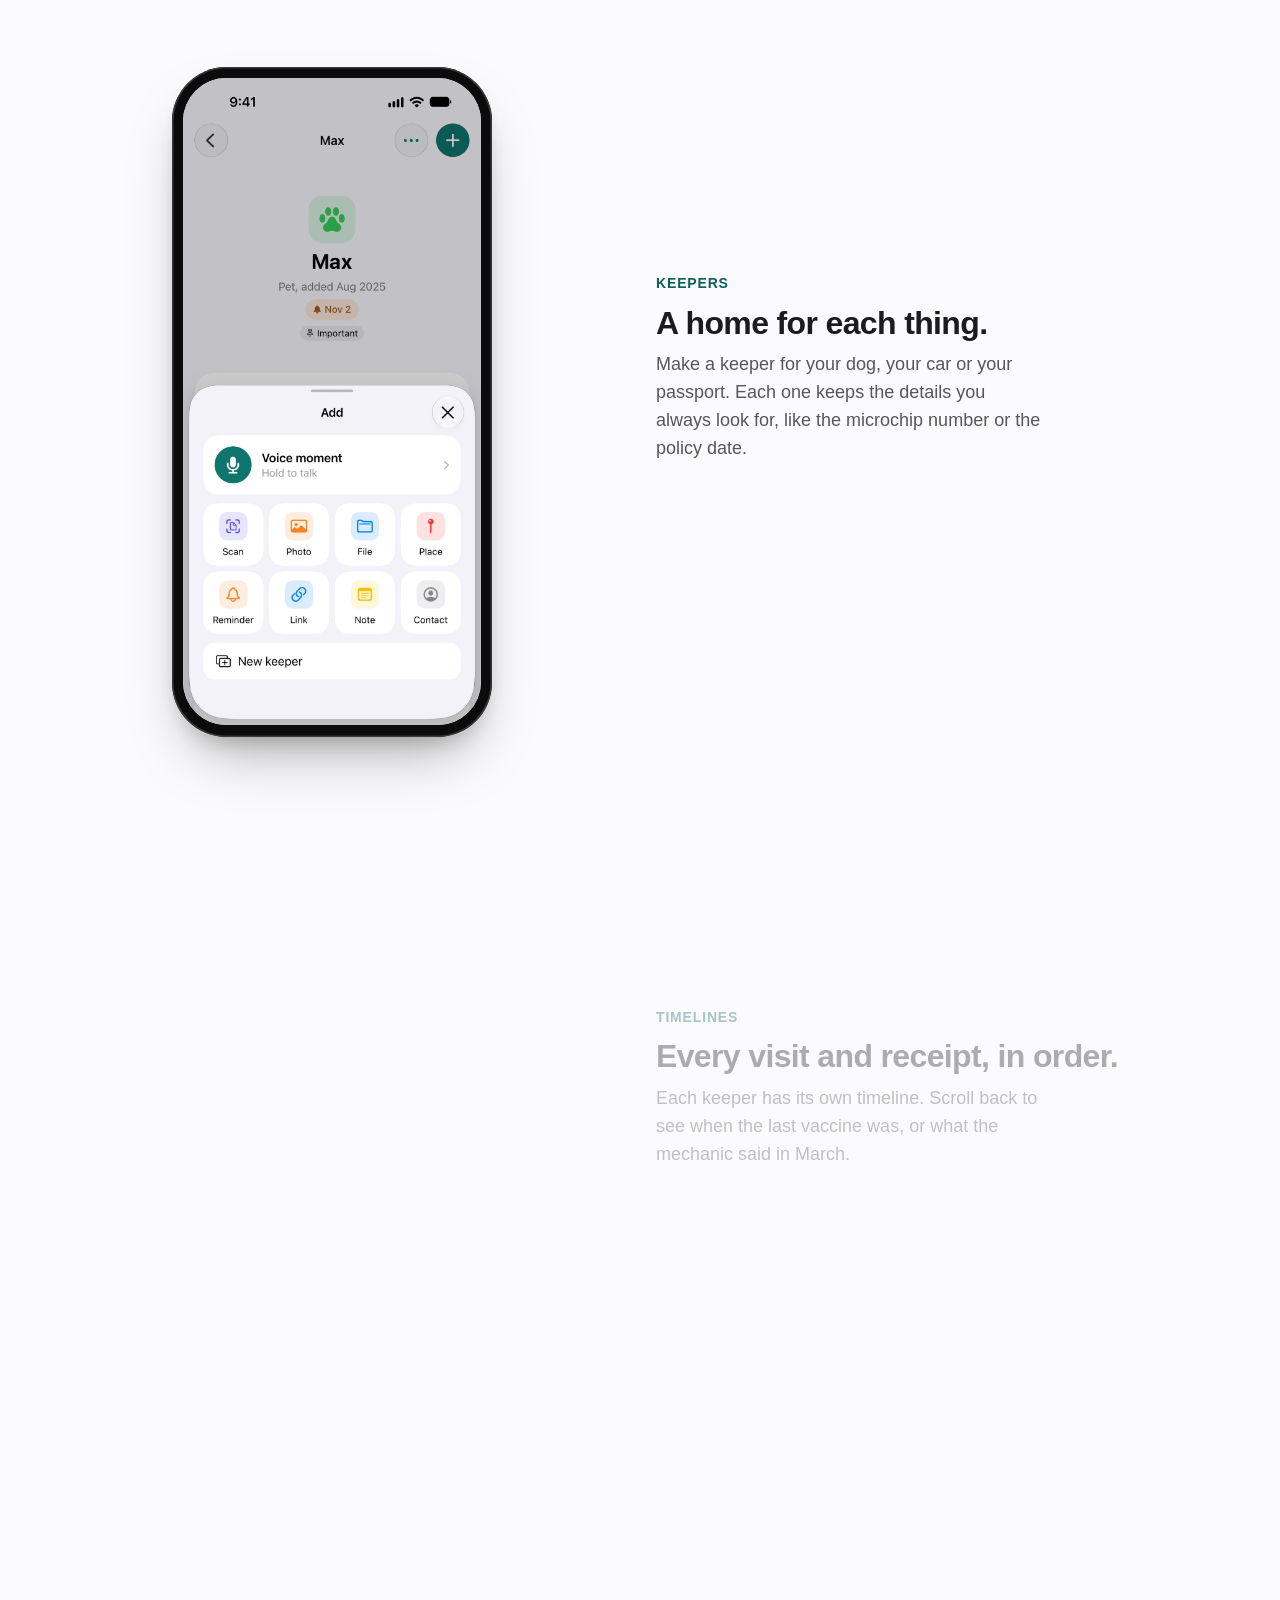
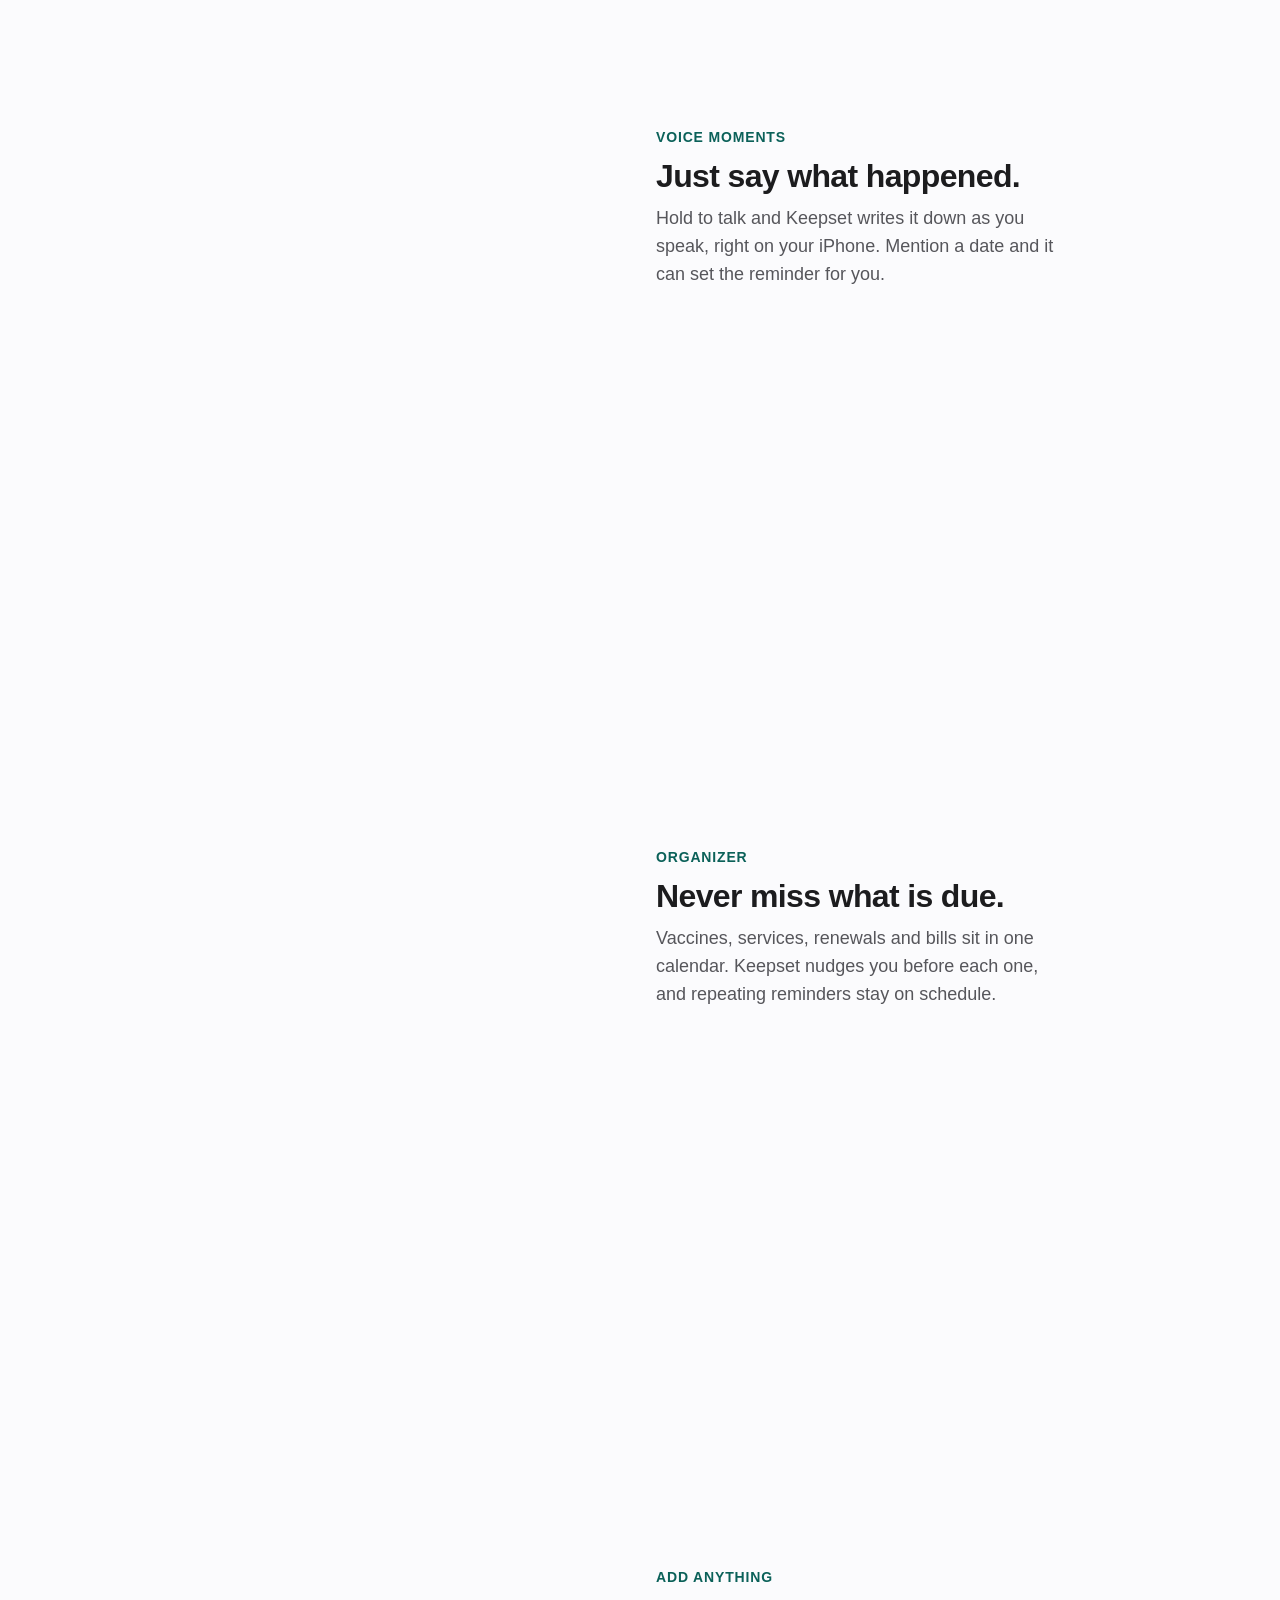
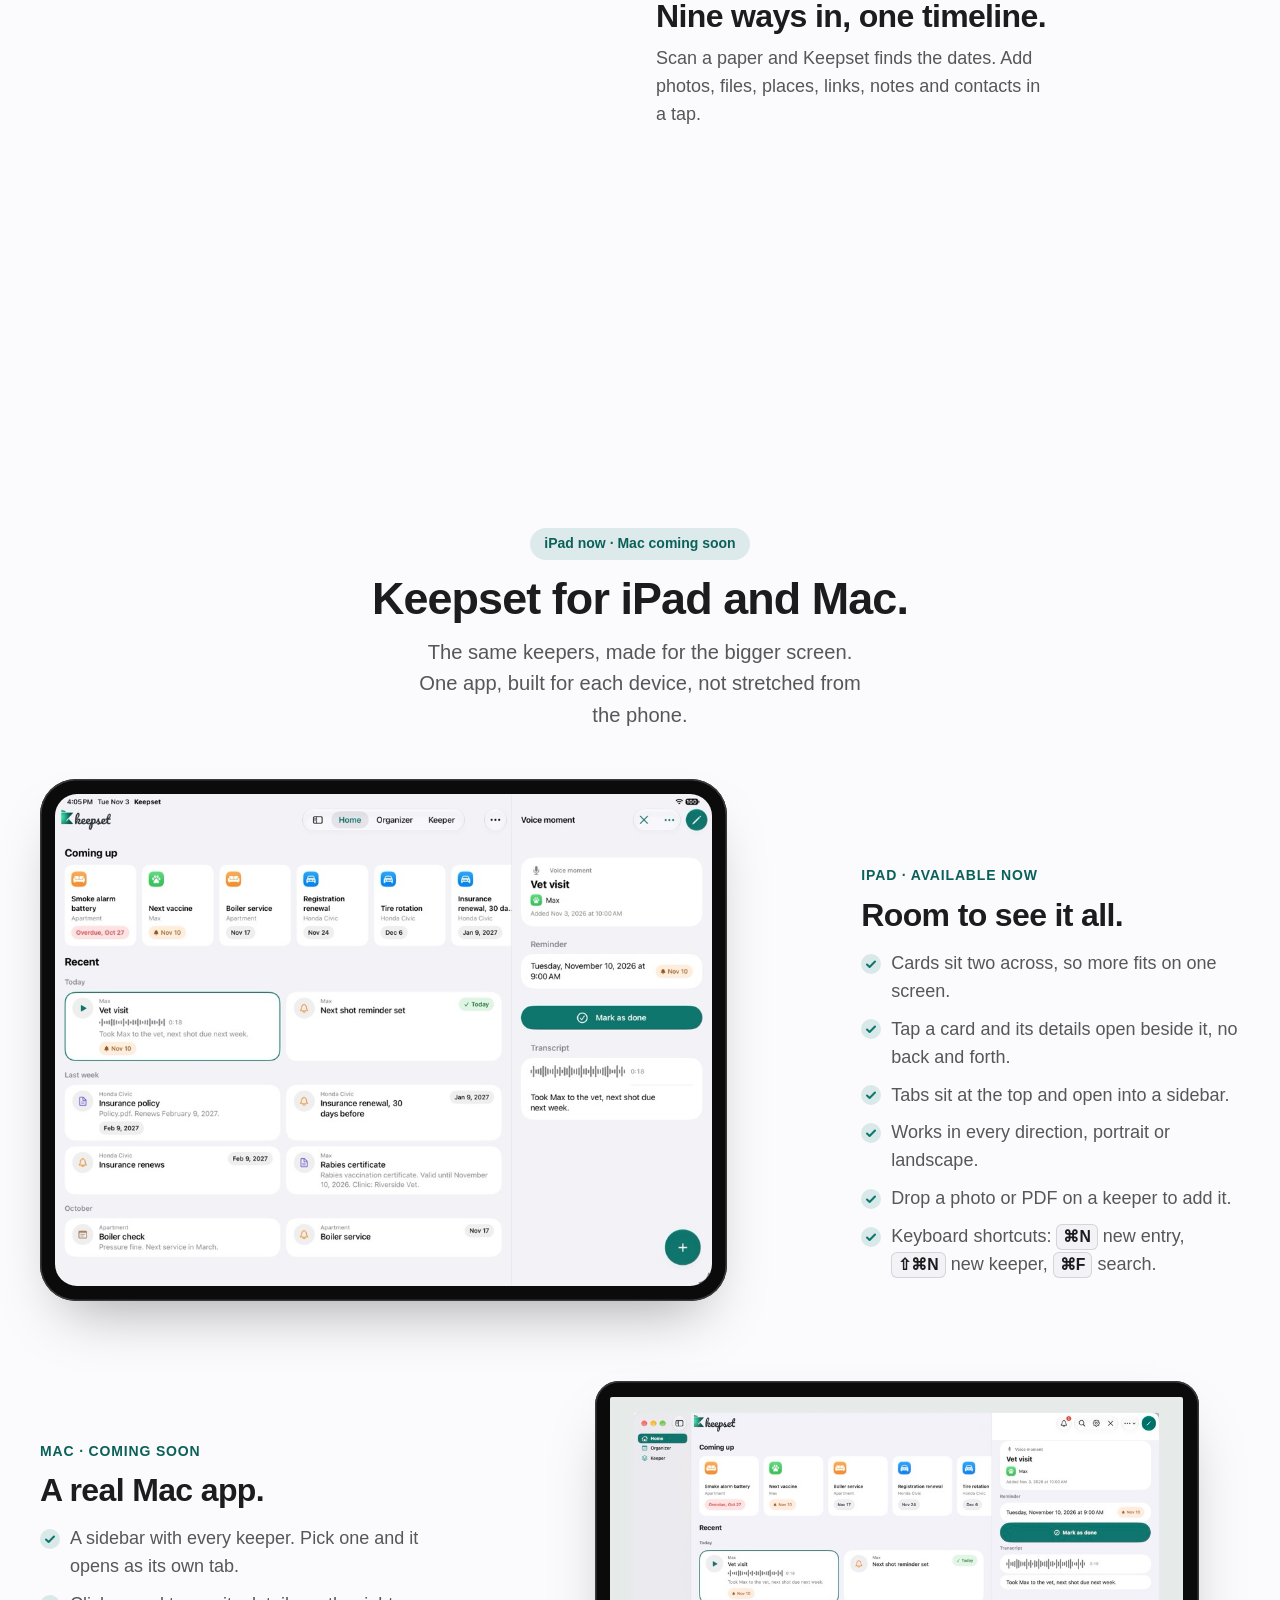
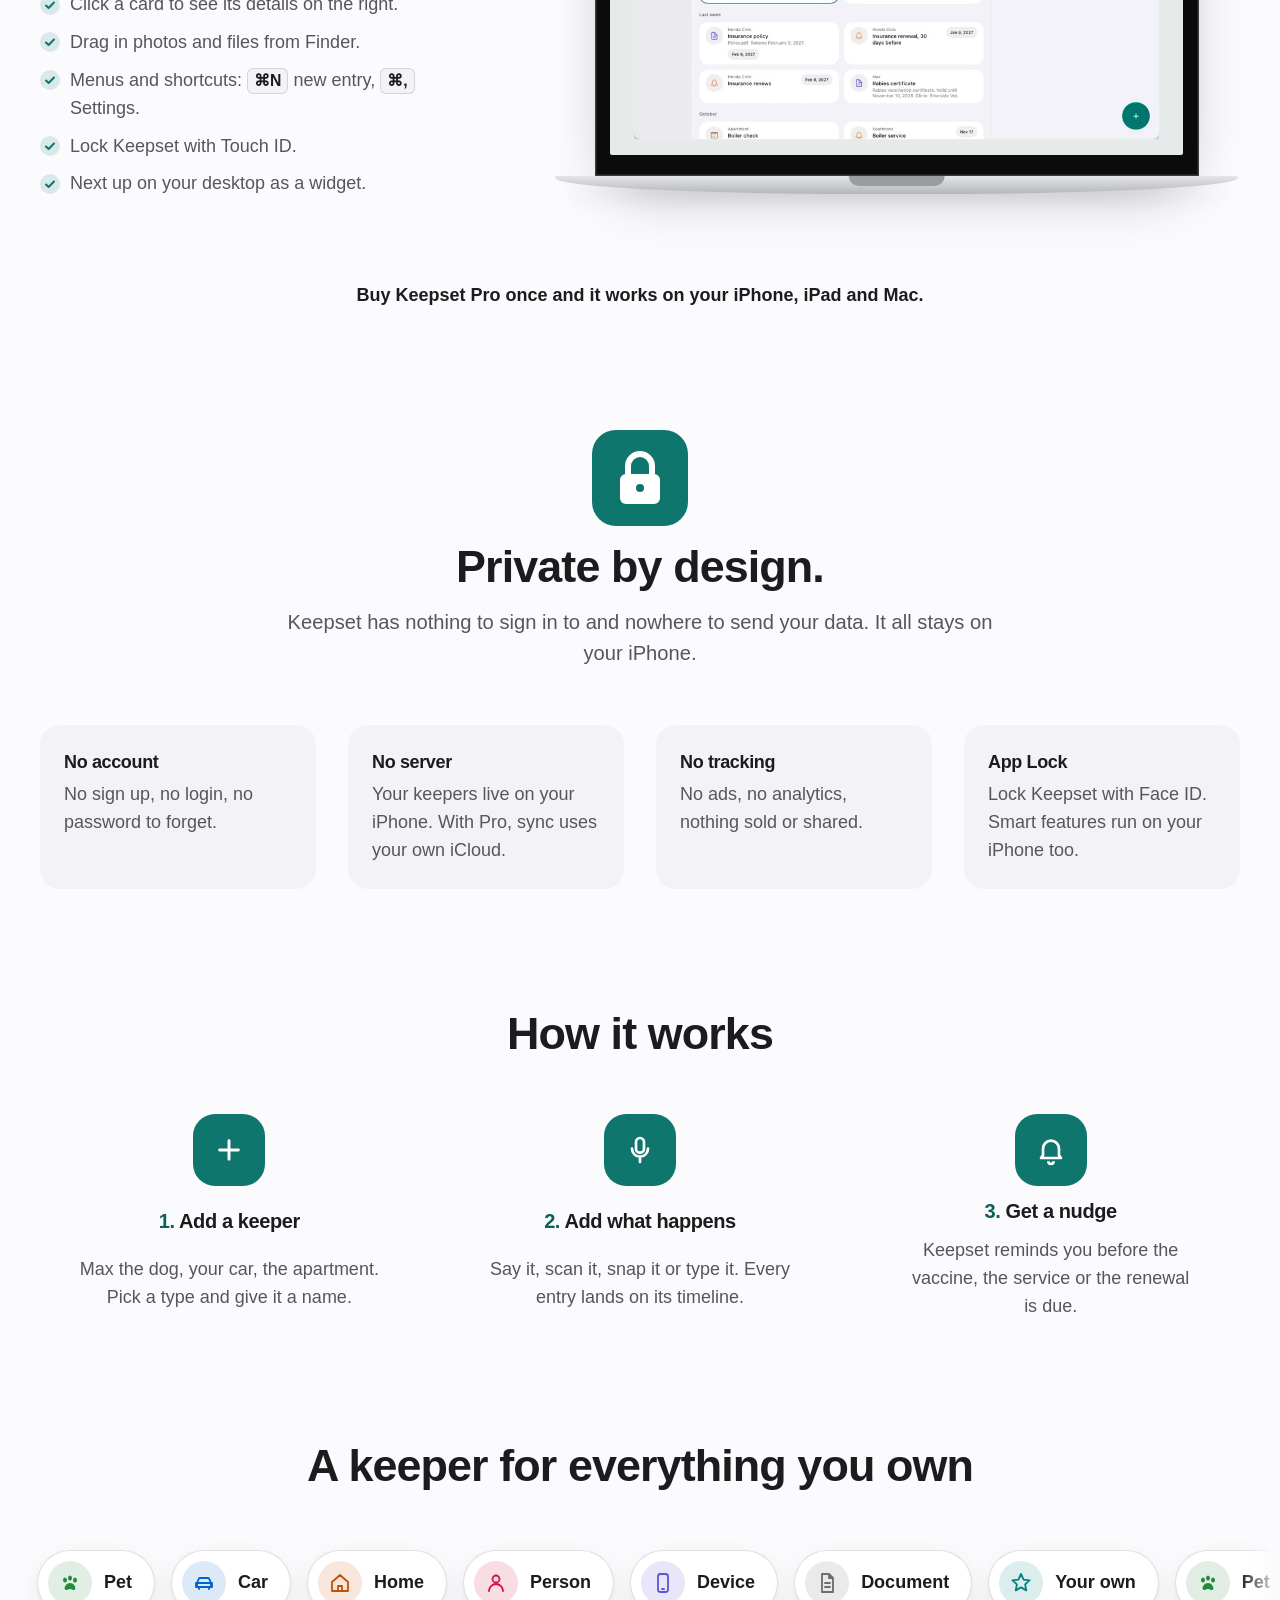
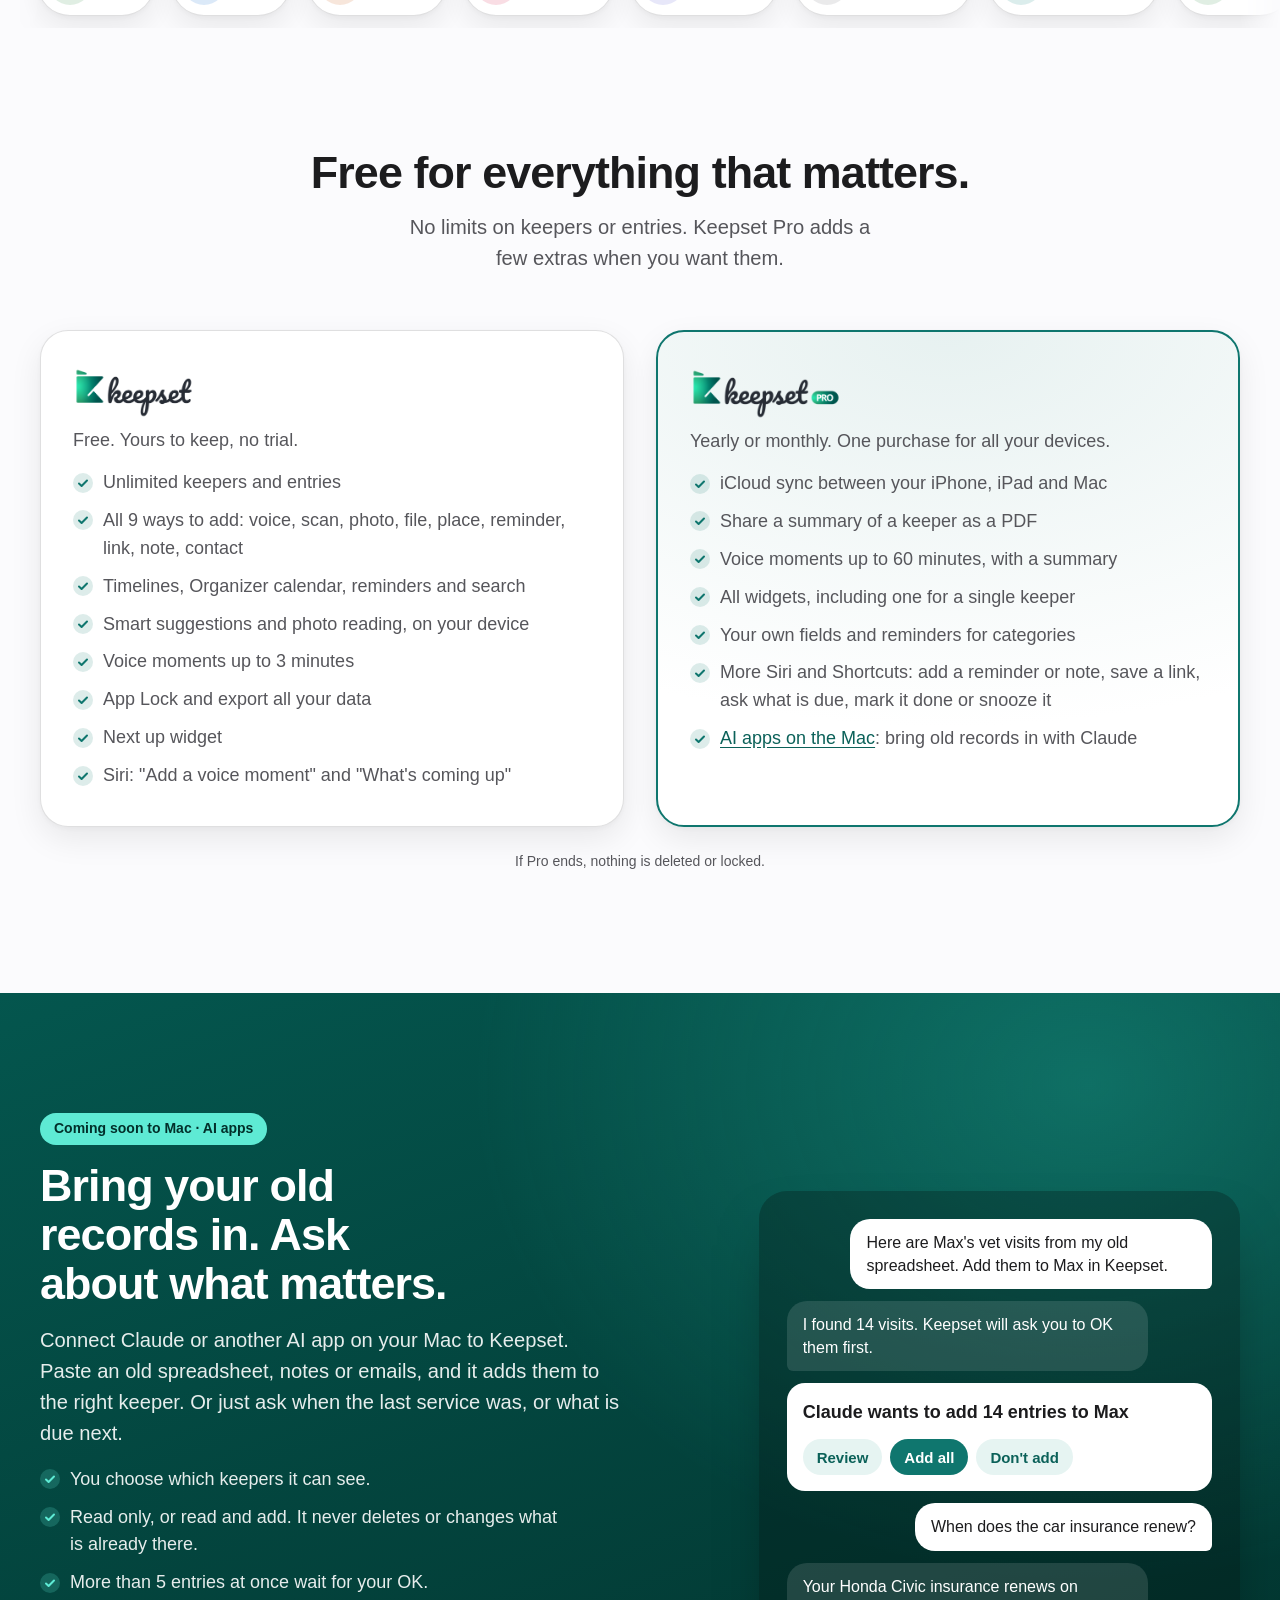
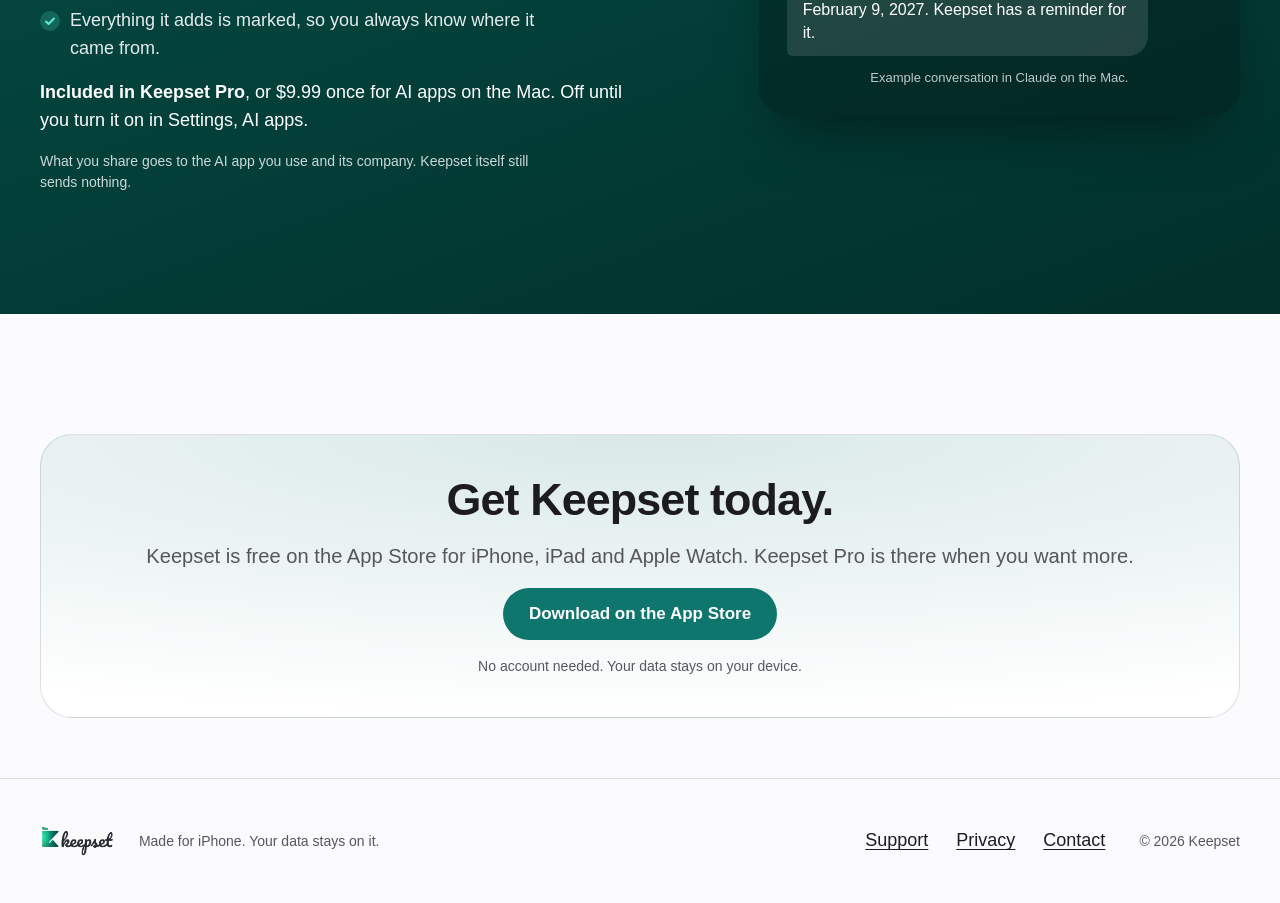
==== commit 4d9f1a74: "App Store links replace TestFlight; support page update Co-Authored-By: Claude Opus 5.5 <noreply@ant" ====
--- a/index.html
+++ b/index.html
@@ -4,7 +4,7 @@
 <meta charset="utf-8">
 <meta name="viewport" content="width=device-width, initial-scale=1, viewport-fit=cover">
 <title>Keepset: everything you own, in one private place</title>
-<meta name="description" content="Keepset keeps your pet, car, home and papers in one private place on your iPhone, with iPad and Mac coming soon. Timelines, reminders, scans and voice notes. No account, no server, no tracking.">
+<meta name="description" content="Keepset keeps your pet, car, home and papers in one private place on your iPhone and iPad, with Mac coming soon. Timelines, reminders, scans and voice notes. No account, no server, no tracking.">
 <meta name="theme-color" content="#fbfbfd" media="(prefers-color-scheme: light)">
 <meta name="theme-color" content="#000000" media="(prefers-color-scheme: dark)">
 <meta property="og:title" content="Keepset">
@@ -20,7 +20,7 @@
 <meta name="twitter:image" content="https://keepsetapp.com/img/og-image.jpg">
 <link rel="apple-touch-icon" href="img/apple-touch-icon.png">
 <link rel="icon" href="img/mark.svg" type="image/svg+xml">
-<link rel="stylesheet" href="landing.css?v=6">
+<link rel="stylesheet" href="landing.css?v=9">
 <script>document.documentElement.classList.add('js')</script>
 <script src="landing.js?v=3" defer></script>
 </head>
@@ -41,7 +41,7 @@
       <a href="#pro">Pro</a>
       <a href="#privacy">Privacy</a>
     </nav>
-    <a class="btn btn-primary nav-cta" href="https://testflight.apple.com/join/H42f3eGU"><span class="long">Try App in TestFlight</span><span class="short">Try it</span></a>
+    <a class="btn btn-primary nav-cta" href="https://apps.apple.com/us/app/keepset-things-you-own/id6827255194"><span class="long">Download on the App Store</span><span class="mid">Get the app</span><span class="short">Get it</span></a>
     <button class="menu-btn" type="button" aria-label="Open menu" aria-haspopup="dialog" aria-controls="menu">
       <svg viewBox="0 0 24 24" width="24" height="24" aria-hidden="true"><path d="M4 7h16M4 12h16M4 17h16" stroke="currentColor" stroke-width="2" stroke-linecap="round"/></svg>
     </button>
@@ -64,7 +64,7 @@
     <a href="#how">How it works</a>
     <a href="support.html">Support</a>
   </nav>
-  <a class="btn btn-primary btn-block" href="https://testflight.apple.com/join/H42f3eGU">Try App in TestFlight</a>
+  <a class="btn btn-primary btn-block" href="https://apps.apple.com/us/app/keepset-things-you-own/id6827255194">Download on the App Store</a>
 </dialog>
 
 <main id="main">
@@ -77,10 +77,10 @@
       <h1>Everything you own, in one private place.</h1>
       <p class="lead">Keepset keeps your pet, car, home and papers on one calm timeline. Reminders, scans and voice notes that stay on your iPhone.</p>
       <div class="hero-actions">
-        <a class="btn btn-primary btn-lg" href="https://testflight.apple.com/join/H42f3eGU">Try App in TestFlight</a>
+        <a class="btn btn-primary btn-lg" href="https://apps.apple.com/us/app/keepset-things-you-own/id6827255194">Download on the App Store</a>
         <a class="btn btn-secondary btn-lg" href="#how">See how it works</a>
       </div>
-      <p class="small muted">Free for iPhone. iPad and Mac coming soon. No account needed.</p>
+      <p class="small muted">Free on the App Store for iPhone, iPad and Apple Watch. Mac coming soon. No account needed.</p>
     </div>
     <div class="hero-visual">
       <figure class="phone" data-depth="1">
@@ -225,7 +225,7 @@
 <section class="devices" id="devices" aria-labelledby="devices-title">
   <div class="container">
     <div class="devices-head">
-      <p class="badge">Coming soon</p>
+      <p class="badge">iPad now &middot; Mac coming soon</p>
       <h2 id="devices-title" class="section-title">Keepset for iPad and Mac.</h2>
       <p class="lead">The same keepers, made for the bigger screen. One app, built for each device, not stretched from the phone.</p>
     </div>
@@ -235,7 +235,7 @@
         <img src="img/ipad-960.jpg" srcset="img/ipad-960.jpg 960w, img/ipad-1600.jpg 1600w" sizes="(min-width: 68.75em) 700px, (min-width: 48em) calc(100vw - 80px), calc(100vw - 40px)" width="960" height="720" loading="lazy" decoding="async" alt="Keepset on iPad in landscape: Home with cards two across, and the Vet visit voice moment open in a panel on the right.">
       </figure>
       <div class="device-text">
-        <p class="eyebrow">iPad</p>
+        <p class="eyebrow">iPad &middot; Available now</p>
         <h3>Room to see it all.</h3>
         <ul class="ticks">
           <li>Cards sit two across, so more fits on one screen.</li>
@@ -253,7 +253,7 @@
         <div class="mac-screen"><img src="img/mac-960.jpg" srcset="img/mac-960.jpg 960w, img/mac-1600.jpg 1600w" sizes="(min-width: 68.75em) 700px, (min-width: 48em) calc(100vw - 80px), calc(100vw - 40px)" width="960" height="600" loading="lazy" decoding="async" alt="Keepset on Mac: a sidebar with Home, Organizer and Keeper, Home cards in the middle, and the Vet visit details on the right."></div>
       </figure>
       <div class="device-text">
-        <p class="eyebrow">Mac</p>
+        <p class="eyebrow">Mac &middot; Coming soon</p>
         <h3>A real Mac app.</h3>
         <ul class="ticks">
           <li>A sidebar with every keeper. Pick one and it opens as its own tab.</li>
@@ -371,7 +371,7 @@
 <section class="ai" id="ai" aria-labelledby="ai-title">
   <div class="container ai-grid">
     <div class="ai-text">
-      <p class="ai-badge">New on Mac &middot; AI apps</p>
+      <p class="ai-badge">Coming soon to Mac &middot; AI apps</p>
       <h2 id="ai-title" class="section-title">Bring your old records in. Ask about what matters.</h2>
       <p class="ai-lead">Connect Claude or another AI app on your Mac to Keepset. Paste an old spreadsheet, notes or emails, and it adds them to the right keeper. Or just ask when the last service was, or what is due next.</p>
       <ul class="ai-points">
@@ -397,13 +397,13 @@
   </div>
 </section>
 
-<!-- Final call to action: TestFlight beta -->
+<!-- Final call to action: App Store -->
 <section class="join" id="join" aria-labelledby="join-title">
   <div class="container">
     <div class="join-card">
-      <h2 id="join-title" class="section-title">Try Keepset today.</h2>
-      <p class="lead">Keepset is in beta on Apple's TestFlight. Install the free TestFlight app, then open the link to get Keepset.</p>
-      <a class="btn btn-primary btn-lg" href="https://testflight.apple.com/join/H42f3eGU">Try App in TestFlight</a>
+      <h2 id="join-title" class="section-title">Get Keepset today.</h2>
+      <p class="lead">Keepset is free on the App Store for iPhone, iPad and Apple Watch. Keepset Pro is there when you want more.</p>
+      <a class="btn btn-primary btn-lg" href="https://apps.apple.com/us/app/keepset-things-you-own/id6827255194">Download on the App Store</a>
       <p class="small muted">No account needed. Your data stays on your device.</p>
     </div>
   </div>
--- a/landing.css
+++ b/landing.css
@@ -104,7 +104,16 @@
 .nav-links { display: none; gap: 4px; }
 .nav-links a { display: inline-flex; align-items: center; min-height: 44px; padding: 0 14px; border-radius: 999px; color: var(--text); text-decoration: none; font-size: 0.9375rem; font-weight: 500; }
 .nav-links a:hover { background: color-mix(in srgb, var(--text) 7%, transparent); }
-.nav-cta .long { display: none; }
+.nav-cta { white-space: nowrap; }
+.nav-cta .long, .nav-cta .mid { display: none; }
+@media (min-width: 48em) {
+  .nav-cta .mid { display: inline; }
+  .nav-cta .short { display: none; }
+}
+@media (min-width: 68.75em) {
+  .nav-cta .long { display: inline; }
+  .nav-cta .mid { display: none; }
+}
 .menu-btn, .menu-close {
   display: grid; place-items: center; width: 44px; height: 44px; border-radius: 50%; border: 0;
   background: color-mix(in srgb, var(--text) 7%, transparent); color: var(--text); cursor: pointer;
@@ -115,8 +124,6 @@
 @media (min-width: 48em) {
   .nav { padding-top: 14px; }
   .nav-links { display: flex; }
-  .nav-cta .long { display: inline; }
-  .nav-cta .short { display: none; }
   .menu-btn { display: none; }
 }
 
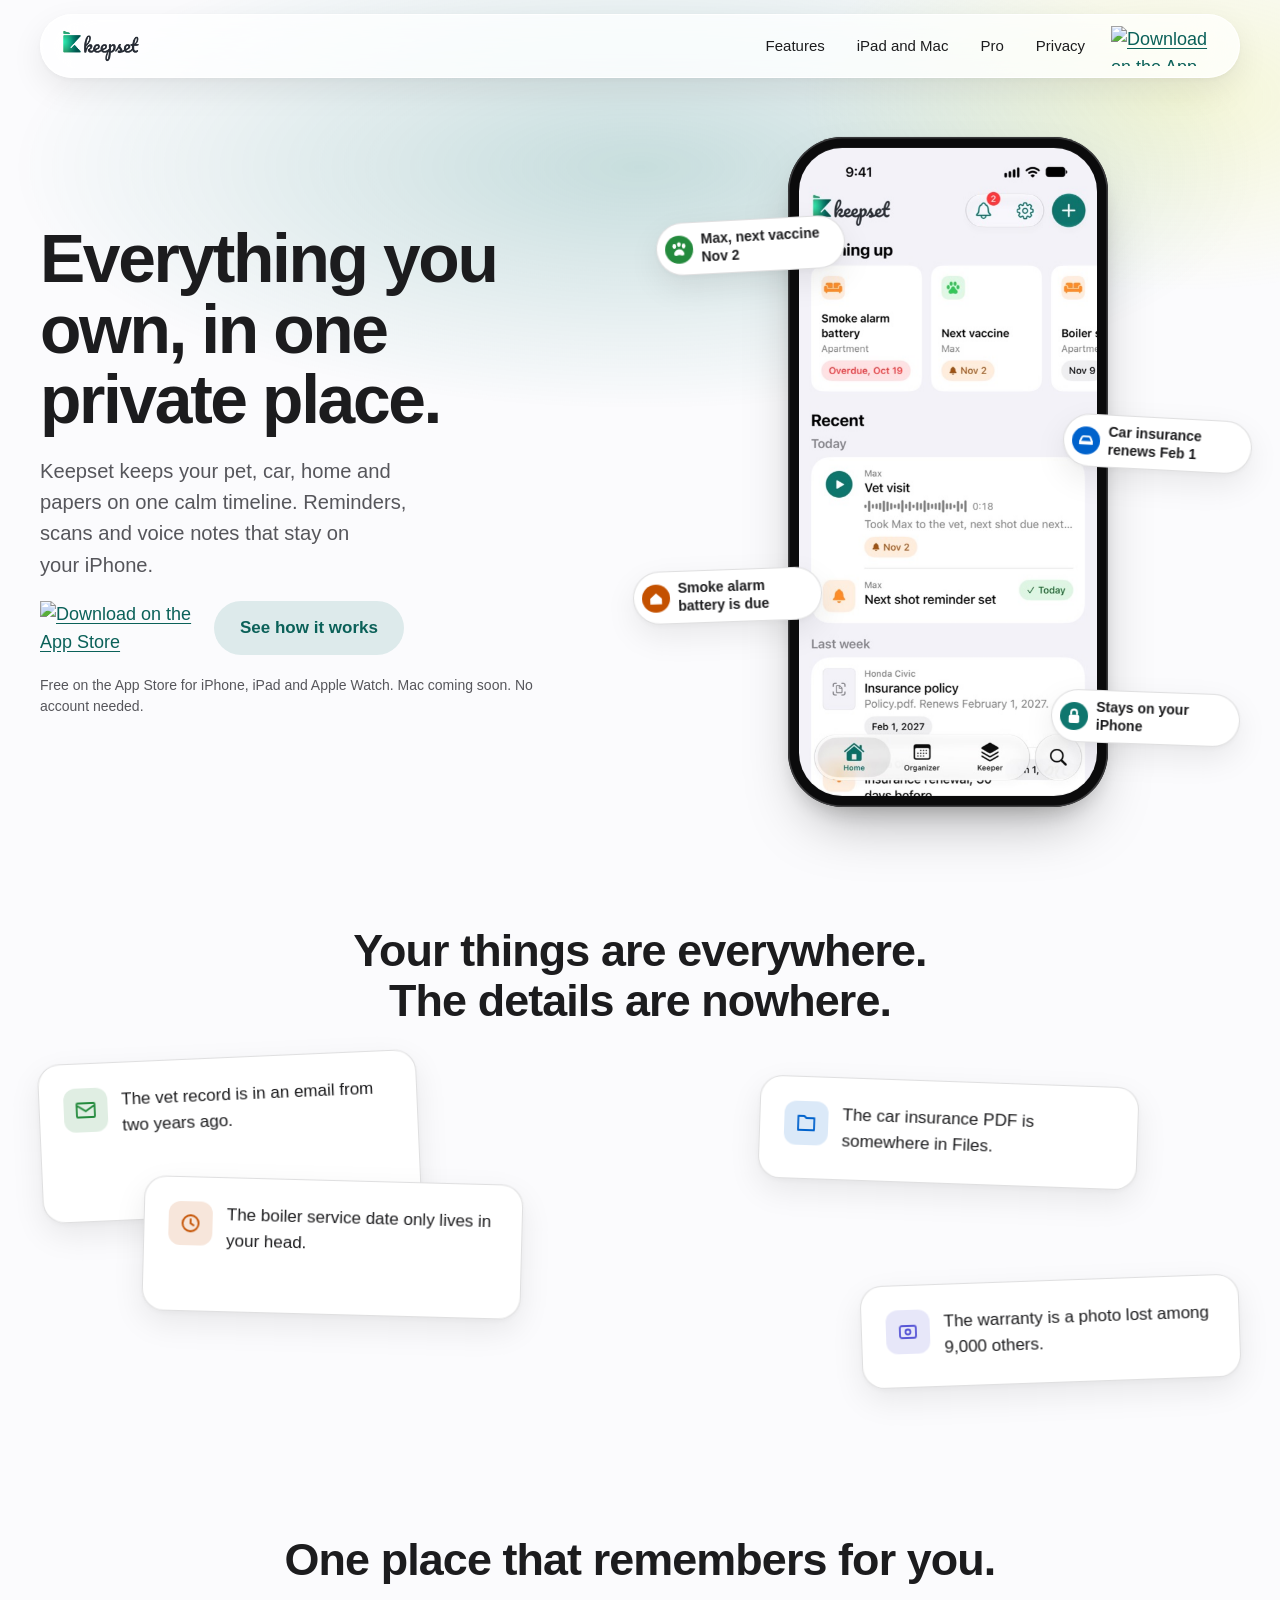
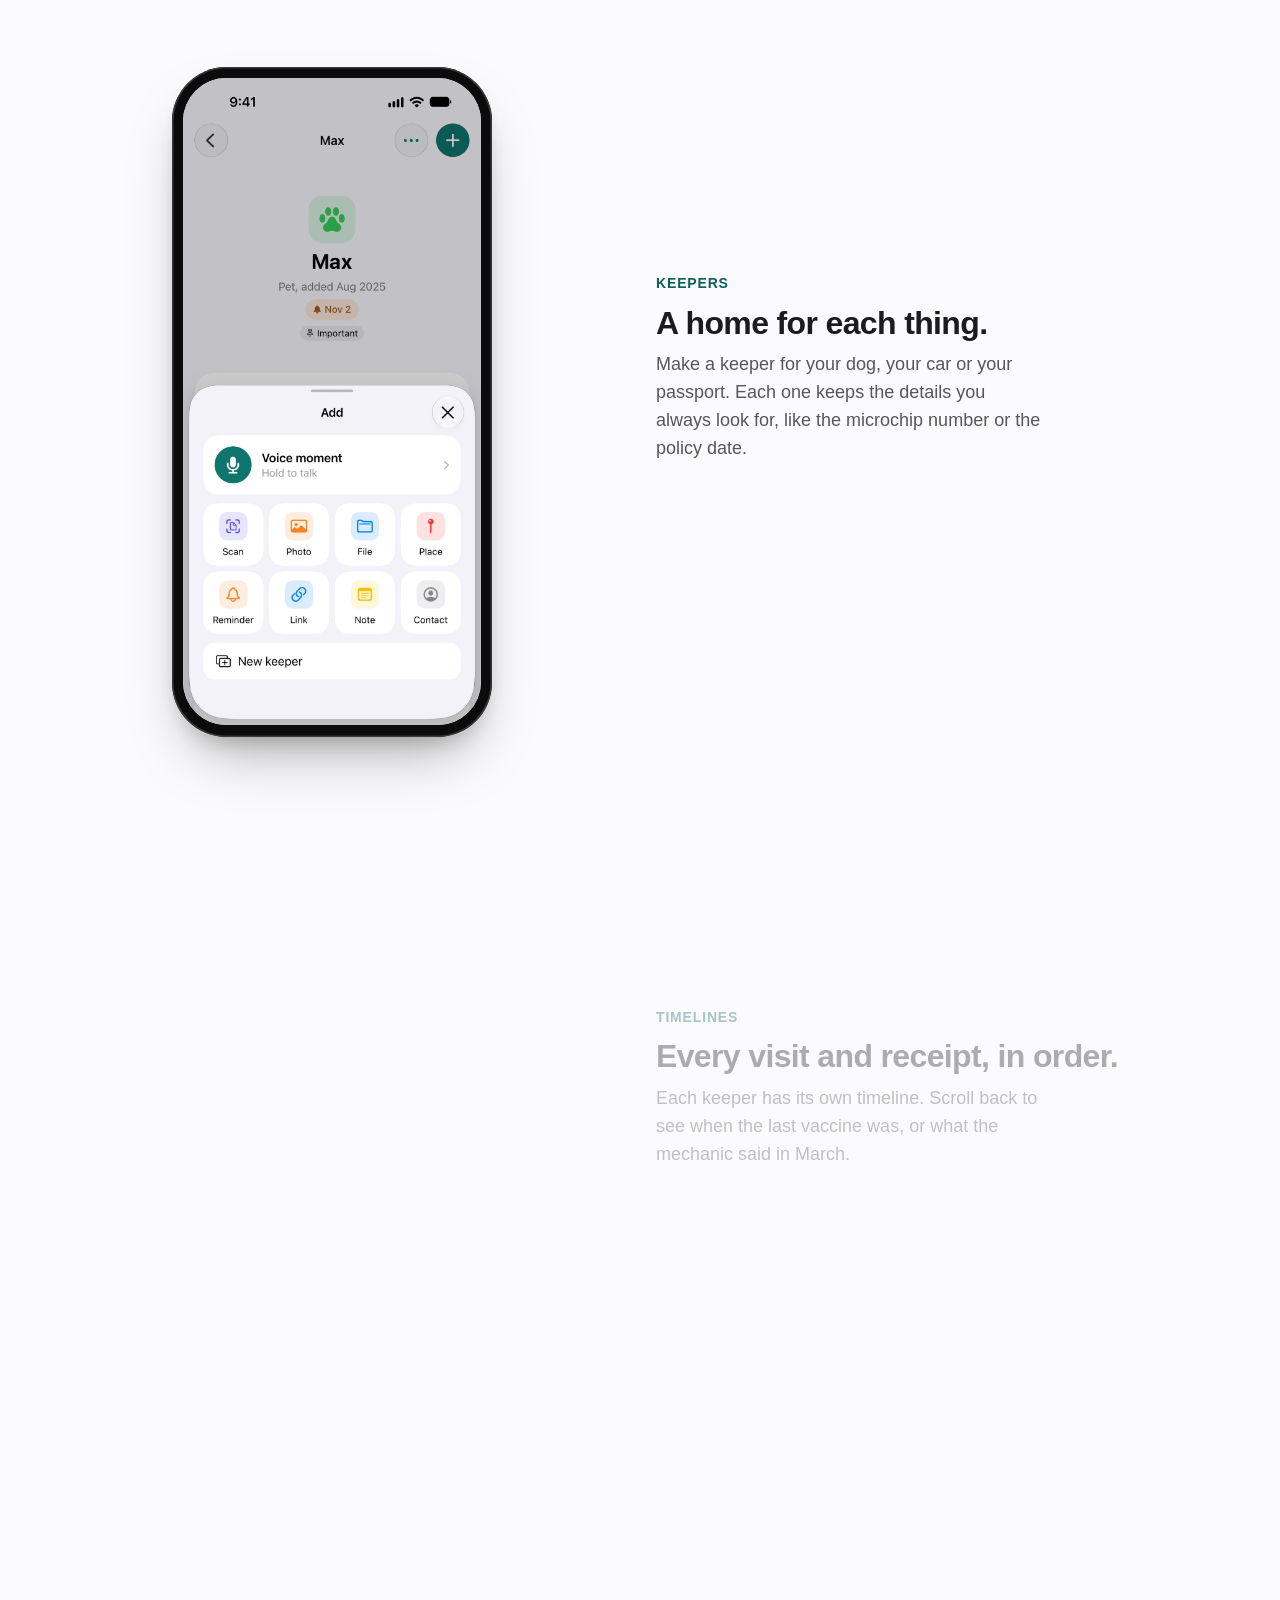
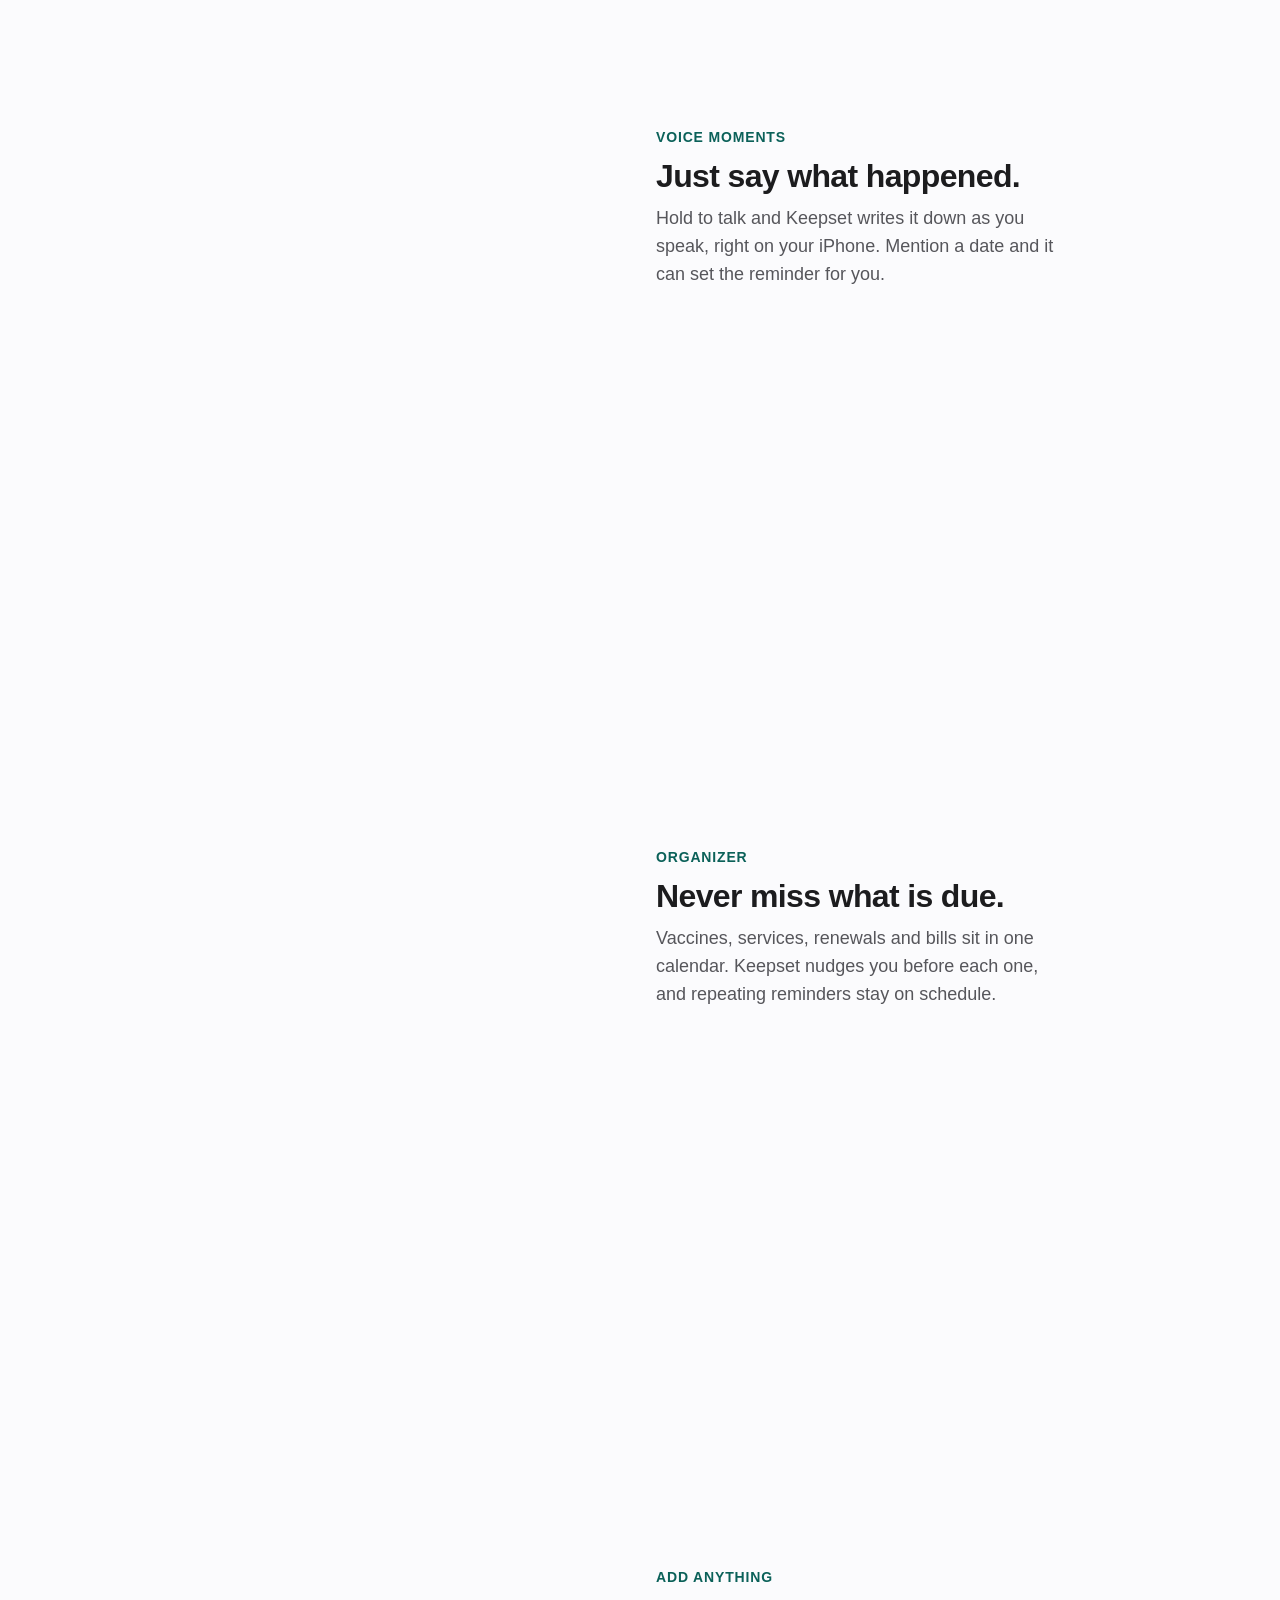
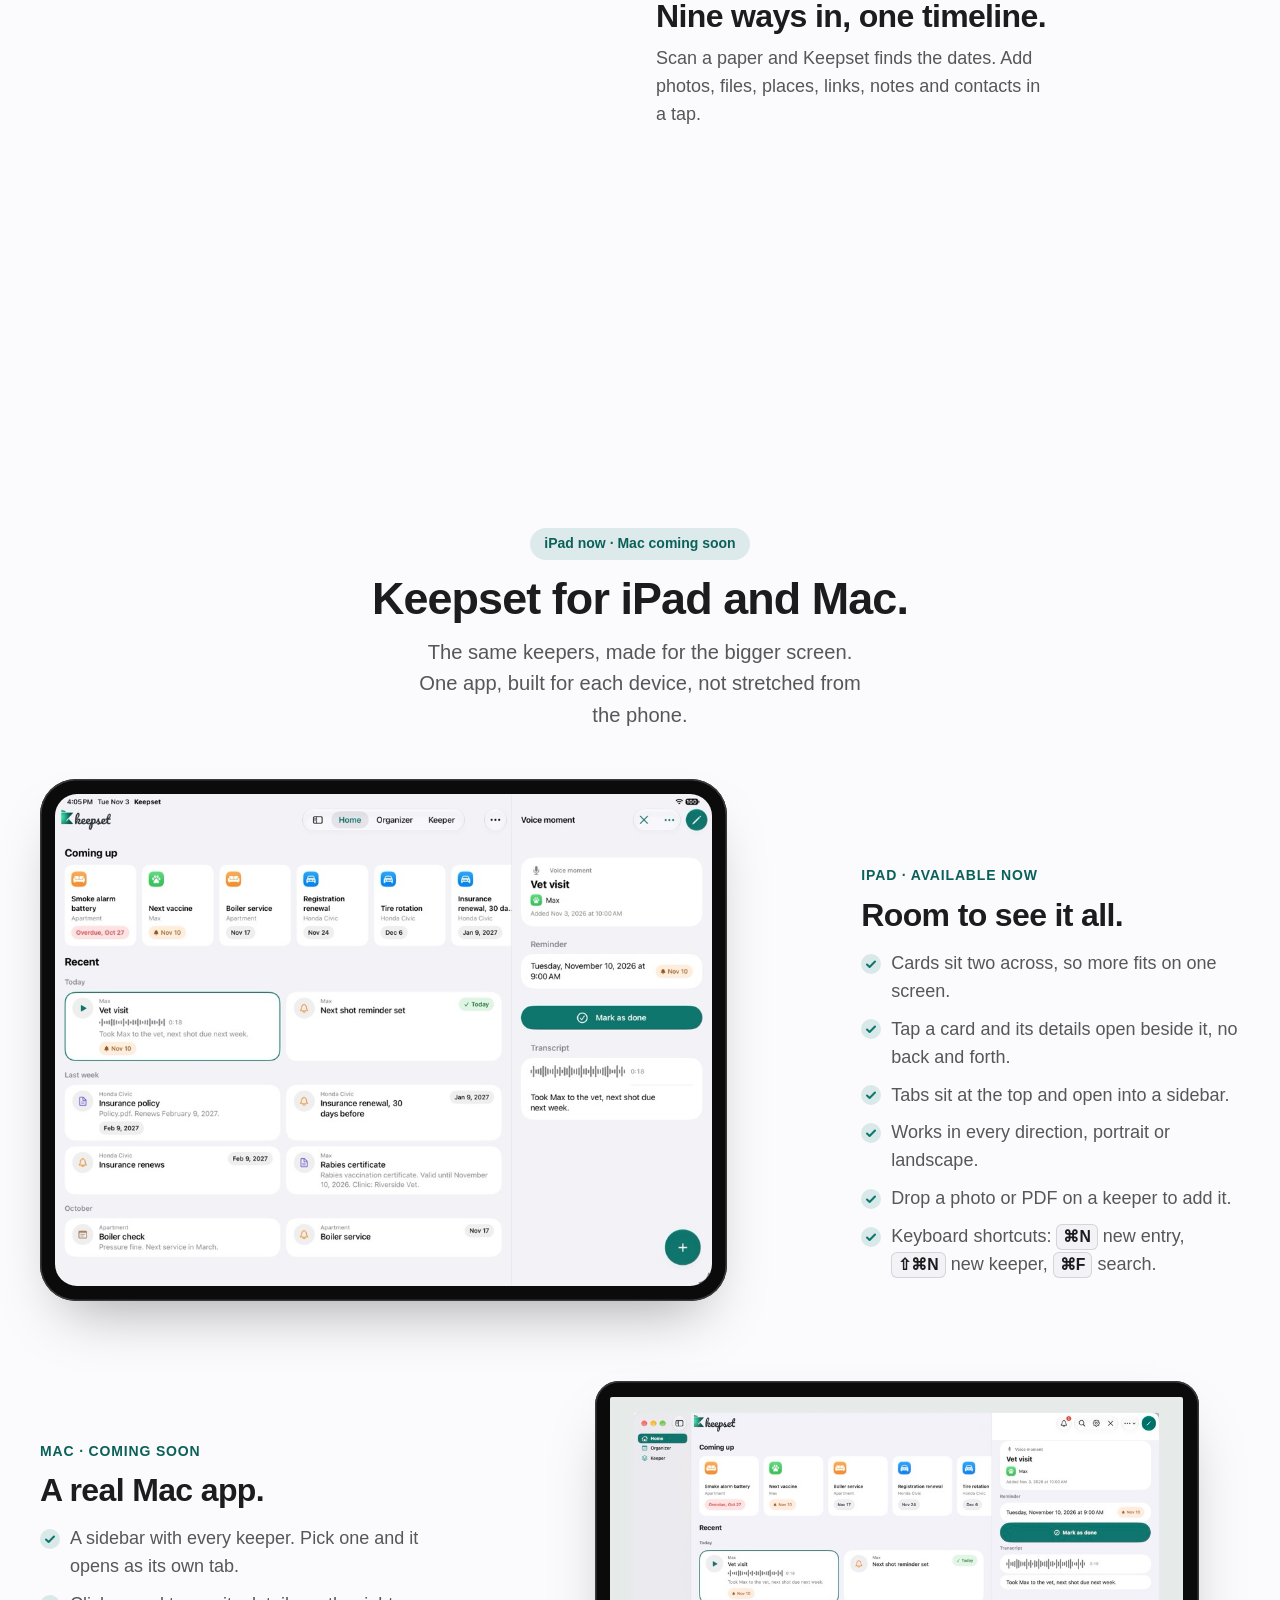
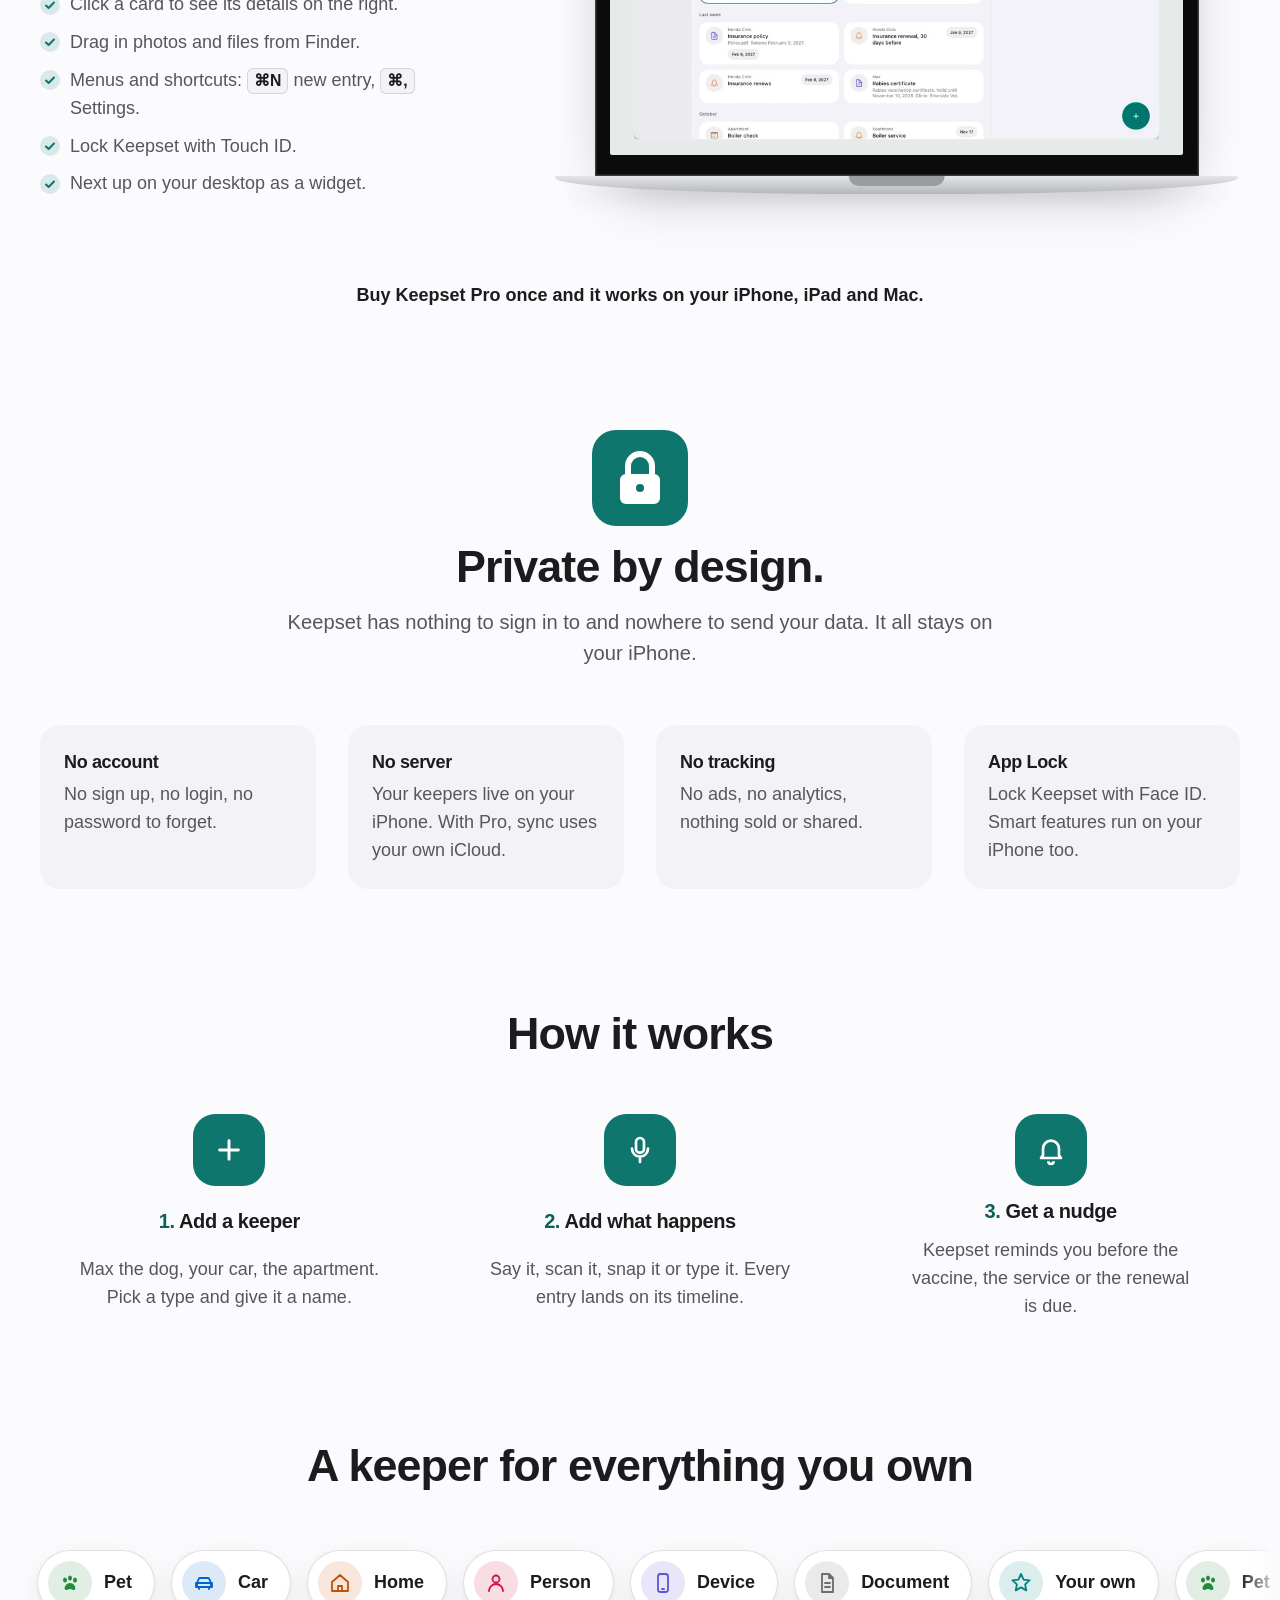
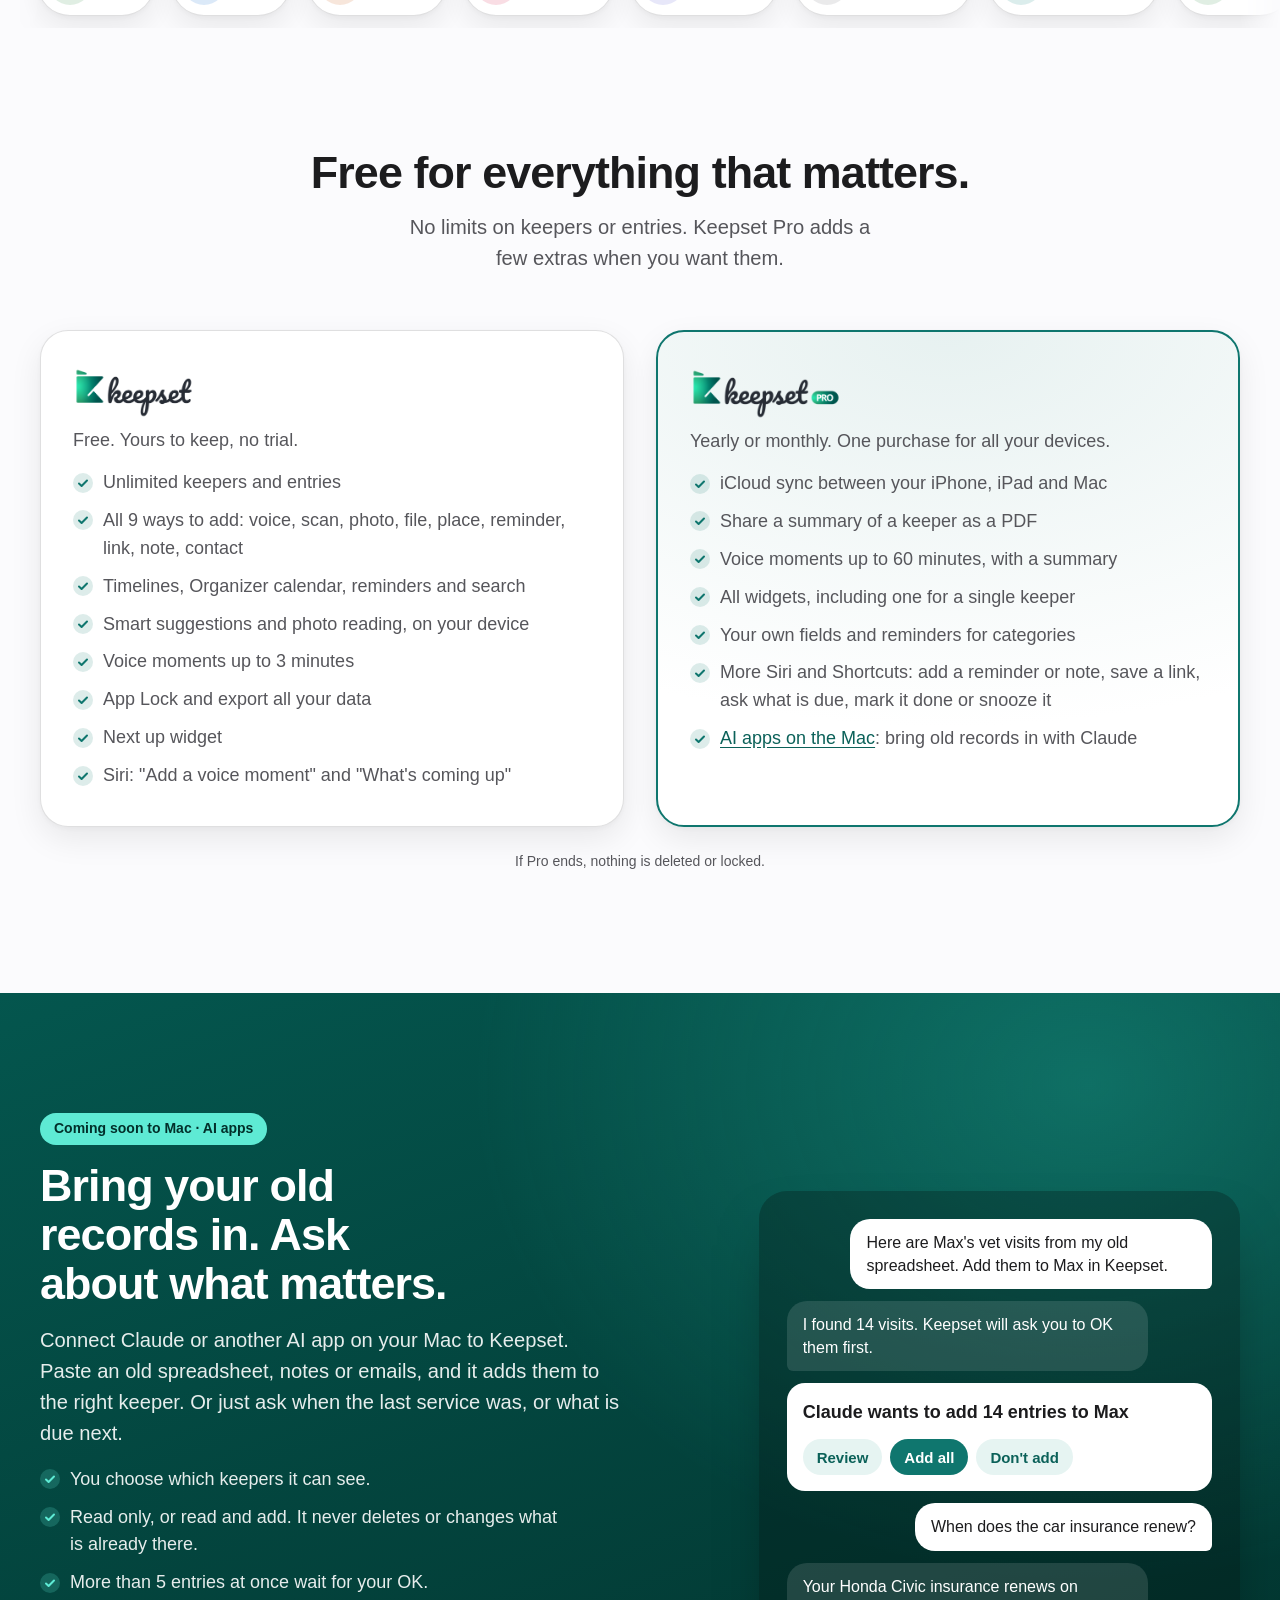
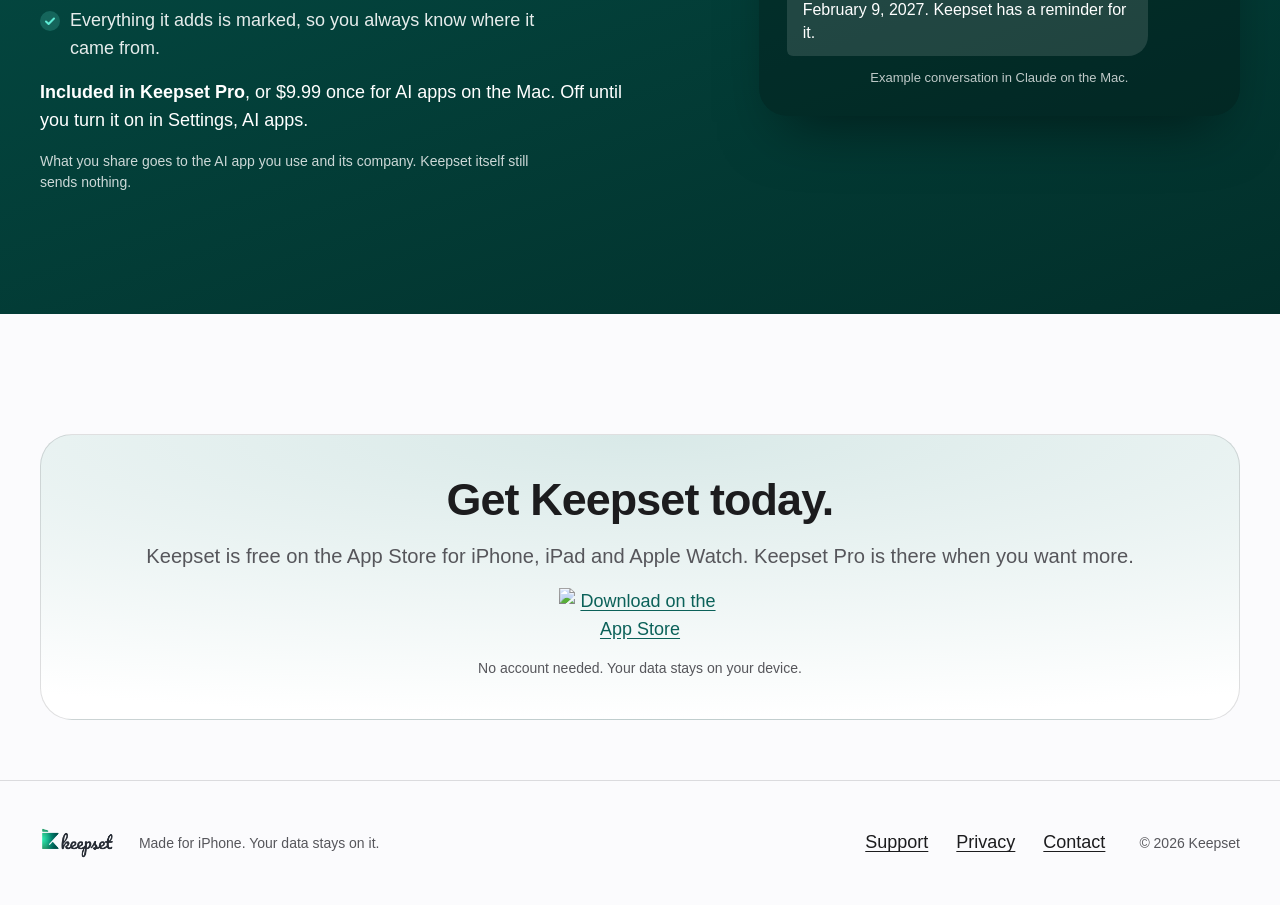
==== commit 56bc1adf: "Official App Store badge Co-Authored-By: Claude Opus 5.5 <noreply@anthropic.com>" ====
--- a/index.html
+++ b/index.html
@@ -20,7 +20,7 @@
 <meta name="twitter:image" content="https://keepsetapp.com/img/og-image.jpg">
 <link rel="apple-touch-icon" href="img/apple-touch-icon.png">
 <link rel="icon" href="img/mark.svg" type="image/svg+xml">
-<link rel="stylesheet" href="landing.css?v=9">
+<link rel="stylesheet" href="landing.css?v=10">
 <script>document.documentElement.classList.add('js')</script>
 <script src="landing.js?v=3" defer></script>
 </head>
@@ -41,7 +41,7 @@
       <a href="#pro">Pro</a>
       <a href="#privacy">Privacy</a>
     </nav>
-    <a class="btn btn-primary nav-cta" href="https://apps.apple.com/us/app/keepset-things-you-own/id6827255194"><span class="long">Download on the App Store</span><span class="mid">Get the app</span><span class="short">Get it</span></a>
+    <a class="store-badge nav-cta" href="https://apps.apple.com/us/app/keepset-things-you-own/id6827255194"><picture><source srcset="img/app-store-badge-white.svg" media="(prefers-color-scheme: dark)"><img src="img/app-store-badge.svg" alt="Download on the App Store" width="120" height="40"></picture></a>
     <button class="menu-btn" type="button" aria-label="Open menu" aria-haspopup="dialog" aria-controls="menu">
       <svg viewBox="0 0 24 24" width="24" height="24" aria-hidden="true"><path d="M4 7h16M4 12h16M4 17h16" stroke="currentColor" stroke-width="2" stroke-linecap="round"/></svg>
     </button>
@@ -64,7 +64,7 @@
     <a href="#how">How it works</a>
     <a href="support.html">Support</a>
   </nav>
-  <a class="btn btn-primary btn-block" href="https://apps.apple.com/us/app/keepset-things-you-own/id6827255194">Download on the App Store</a>
+  <a class="store-badge store-badge-lg menu-badge" href="https://apps.apple.com/us/app/keepset-things-you-own/id6827255194"><picture><source srcset="img/app-store-badge-white.svg" media="(prefers-color-scheme: dark)"><img src="img/app-store-badge.svg" alt="Download on the App Store" width="120" height="40"></picture></a>
 </dialog>
 
 <main id="main">
@@ -77,7 +77,7 @@
       <h1>Everything you own, in one private place.</h1>
       <p class="lead">Keepset keeps your pet, car, home and papers on one calm timeline. Reminders, scans and voice notes that stay on your iPhone.</p>
       <div class="hero-actions">
-        <a class="btn btn-primary btn-lg" href="https://apps.apple.com/us/app/keepset-things-you-own/id6827255194">Download on the App Store</a>
+        <a class="store-badge store-badge-lg" href="https://apps.apple.com/us/app/keepset-things-you-own/id6827255194"><picture><source srcset="img/app-store-badge-white.svg" media="(prefers-color-scheme: dark)"><img src="img/app-store-badge.svg" alt="Download on the App Store" width="120" height="40"></picture></a>
         <a class="btn btn-secondary btn-lg" href="#how">See how it works</a>
       </div>
       <p class="small muted">Free on the App Store for iPhone, iPad and Apple Watch. Mac coming soon. No account needed.</p>
@@ -403,7 +403,7 @@
     <div class="join-card">
       <h2 id="join-title" class="section-title">Get Keepset today.</h2>
       <p class="lead">Keepset is free on the App Store for iPhone, iPad and Apple Watch. Keepset Pro is there when you want more.</p>
-      <a class="btn btn-primary btn-lg" href="https://apps.apple.com/us/app/keepset-things-you-own/id6827255194">Download on the App Store</a>
+      <a class="store-badge store-badge-lg" href="https://apps.apple.com/us/app/keepset-things-you-own/id6827255194"><picture><source srcset="img/app-store-badge-white.svg" media="(prefers-color-scheme: dark)"><img src="img/app-store-badge.svg" alt="Download on the App Store" width="120" height="40"></picture></a>
       <p class="small muted">No account needed. Your data stays on your device.</p>
     </div>
   </div>
--- a/landing.css
+++ b/landing.css
@@ -104,16 +104,12 @@
 .nav-links { display: none; gap: 4px; }
 .nav-links a { display: inline-flex; align-items: center; min-height: 44px; padding: 0 14px; border-radius: 999px; color: var(--text); text-decoration: none; font-size: 0.9375rem; font-weight: 500; }
 .nav-links a:hover { background: color-mix(in srgb, var(--text) 7%, transparent); }
-.nav-cta { white-space: nowrap; }
-.nav-cta .long, .nav-cta .mid { display: none; }
-@media (min-width: 48em) {
-  .nav-cta .mid { display: inline; }
-  .nav-cta .short { display: none; }
-}
-@media (min-width: 68.75em) {
-  .nav-cta .long { display: inline; }
-  .nav-cta .mid { display: none; }
-}
+/* Apple's official App Store badge (from Apple Marketing Tools). Scaled as a whole, never recolored or cropped. */
+.store-badge { display: inline-flex; align-items: center; min-height: 44px; border-radius: 10px; flex: none; }
+.store-badge img { height: 40px; width: auto; max-width: none; }
+.store-badge-lg img { height: 54px; }
+.nav-cta { display: none; }
+@media (min-width: 22.5em) { .nav-cta { display: inline-flex; } }
 .menu-btn, .menu-close {
   display: grid; place-items: center; width: 44px; height: 44px; border-radius: 50%; border: 0;
   background: color-mix(in srgb, var(--text) 7%, transparent); color: var(--text); cursor: pointer;
@@ -143,7 +139,7 @@
   display: flex; align-items: center; min-height: 64px; padding: 0 12px;
   font-size: 1.75rem; font-weight: 700; color: var(--text); text-decoration: none; border-bottom: 0.5px solid var(--line);
 }
-.menu .btn { margin-top: auto; min-height: 56px; font-size: 1.125rem; }
+.menu .menu-badge { margin-top: auto; align-self: center; }
 @media (prefers-reduced-motion: no-preference) {
   .menu[open] { animation: menu-in 0.25s ease-out; }
   @keyframes menu-in { from { opacity: 0; transform: translateY(-12px); } }
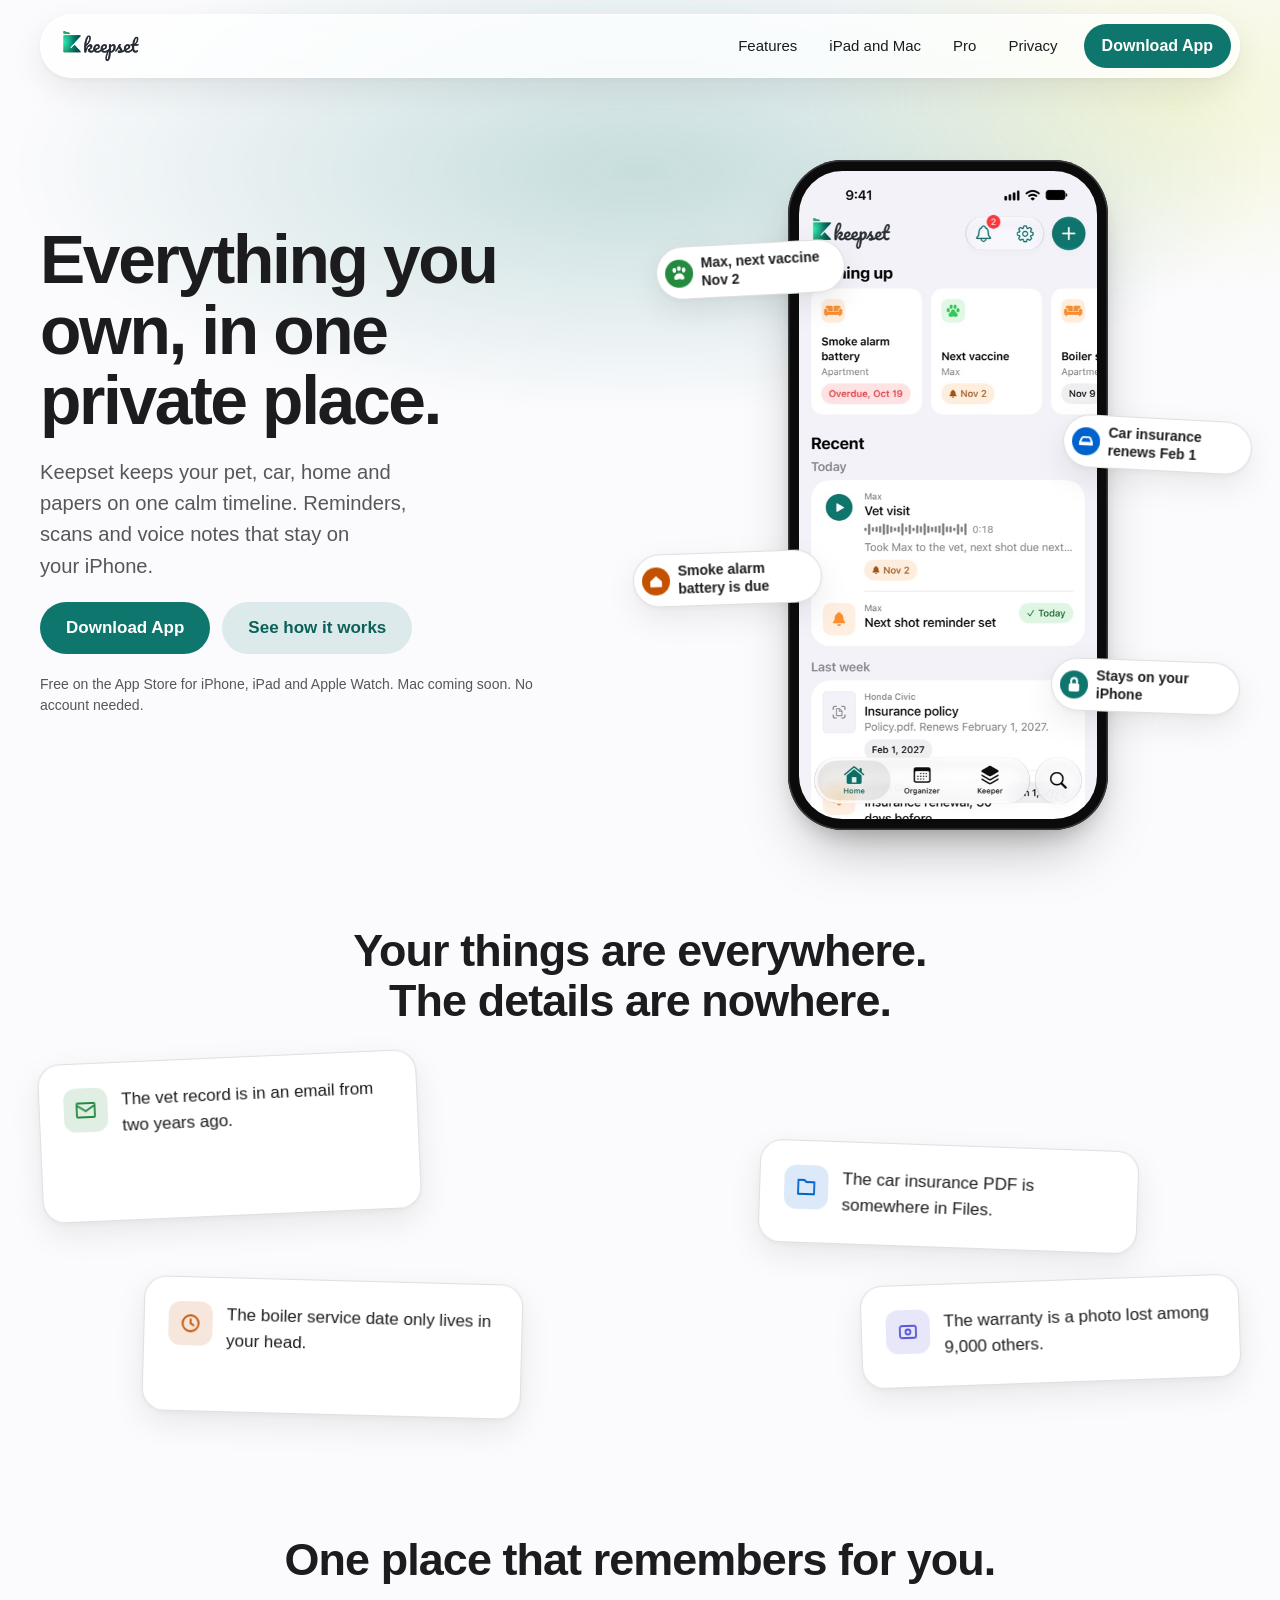
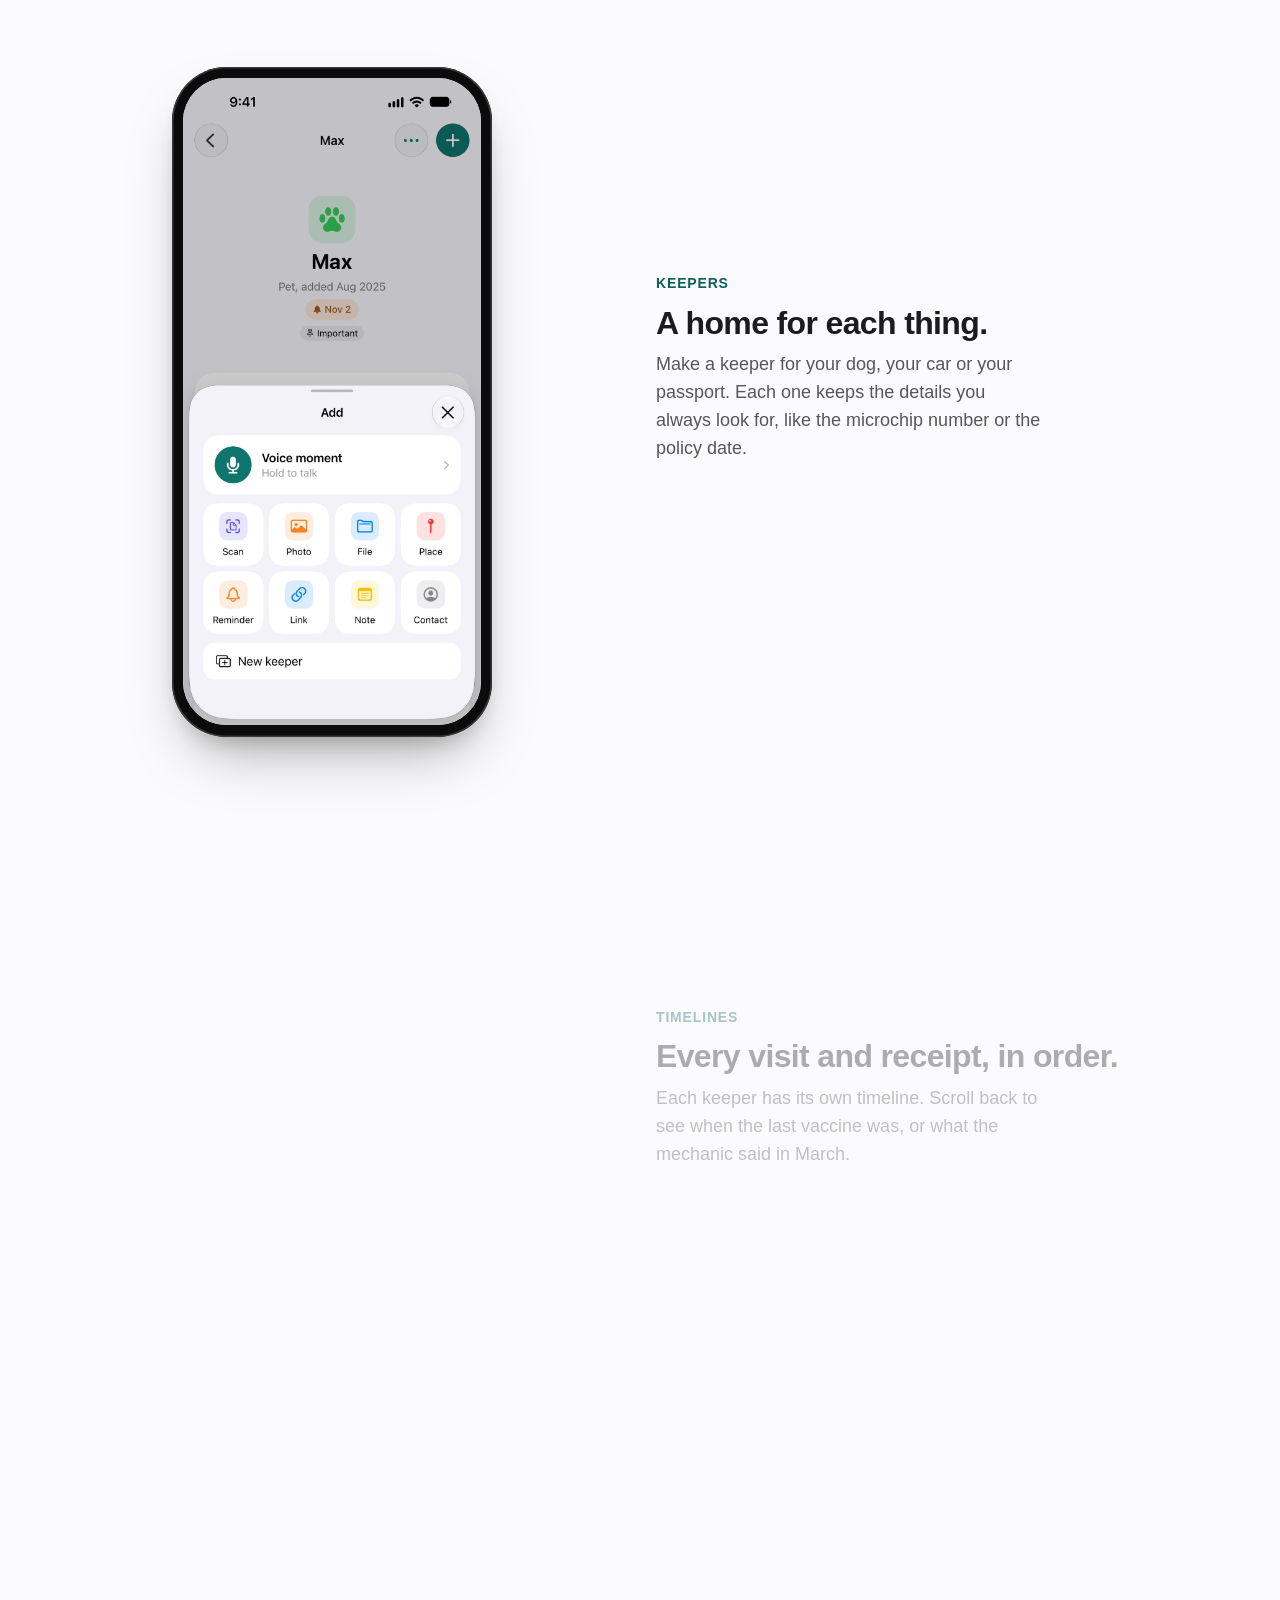
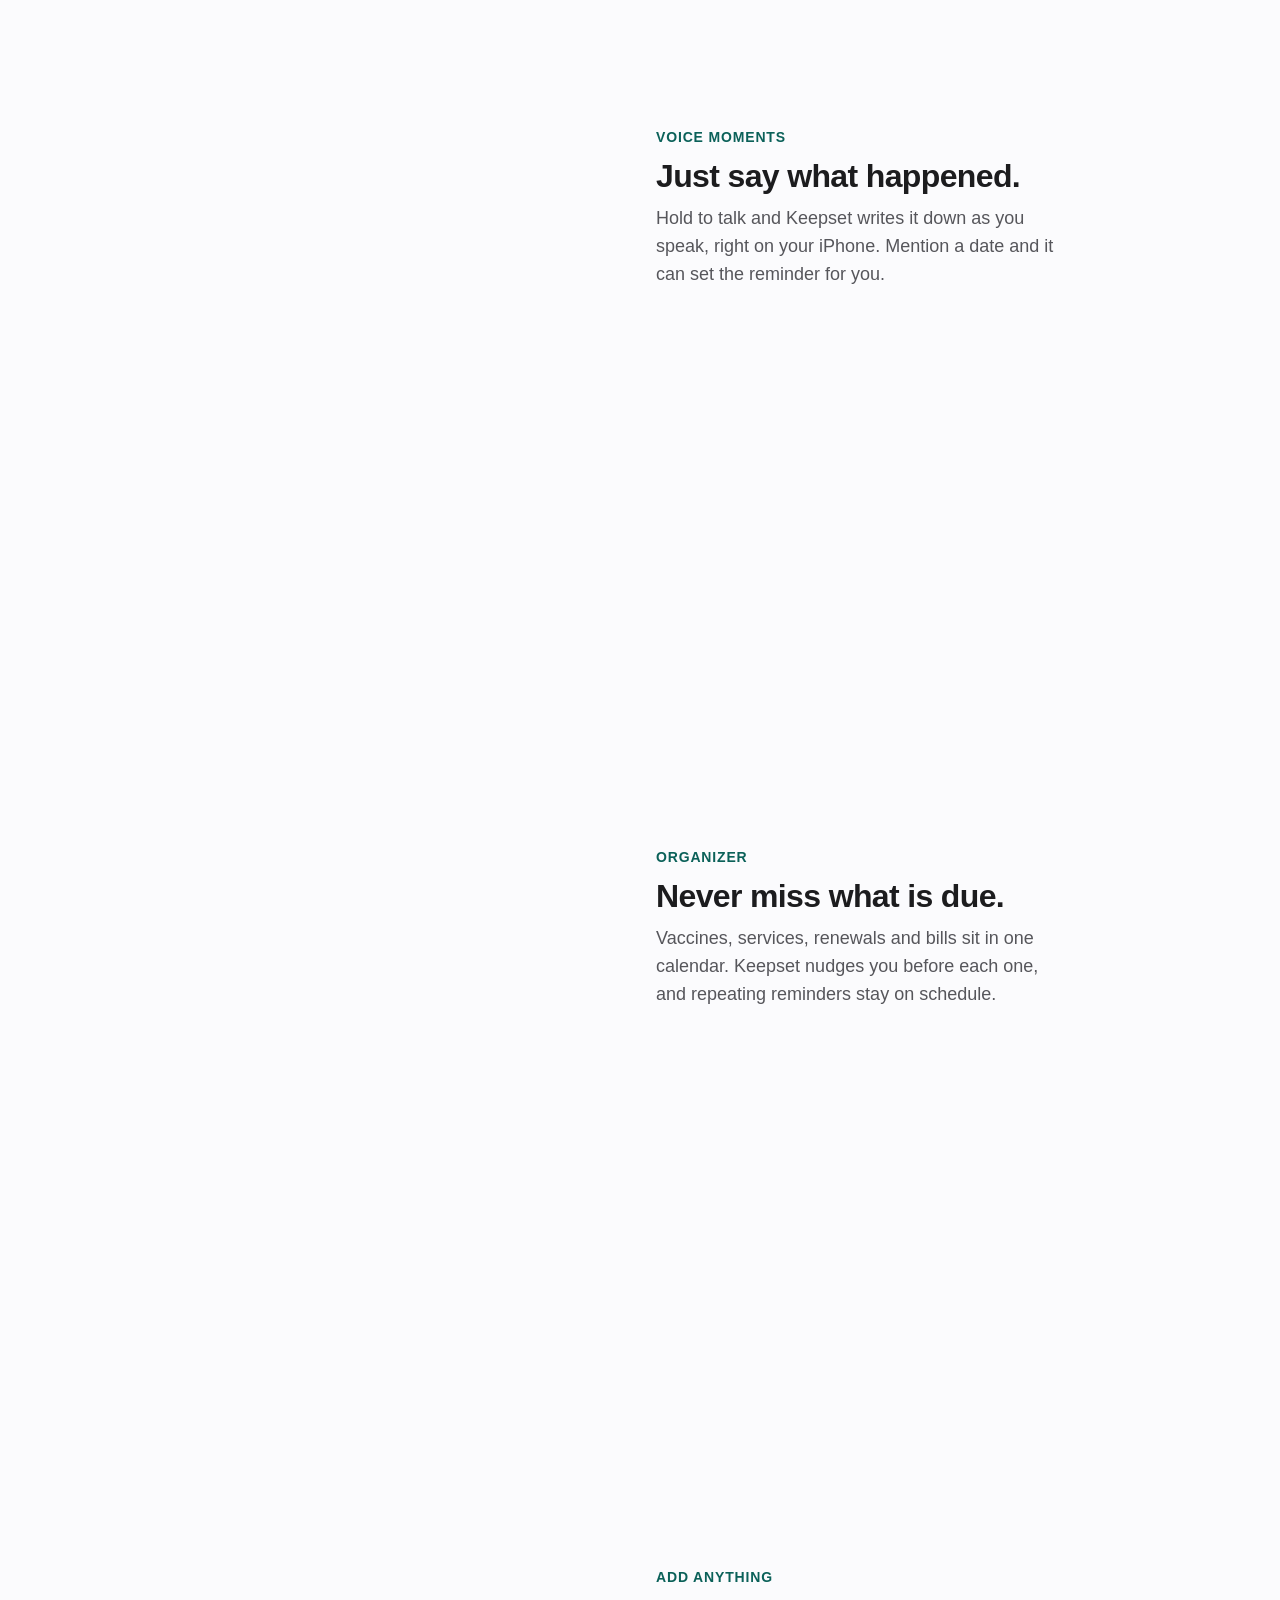
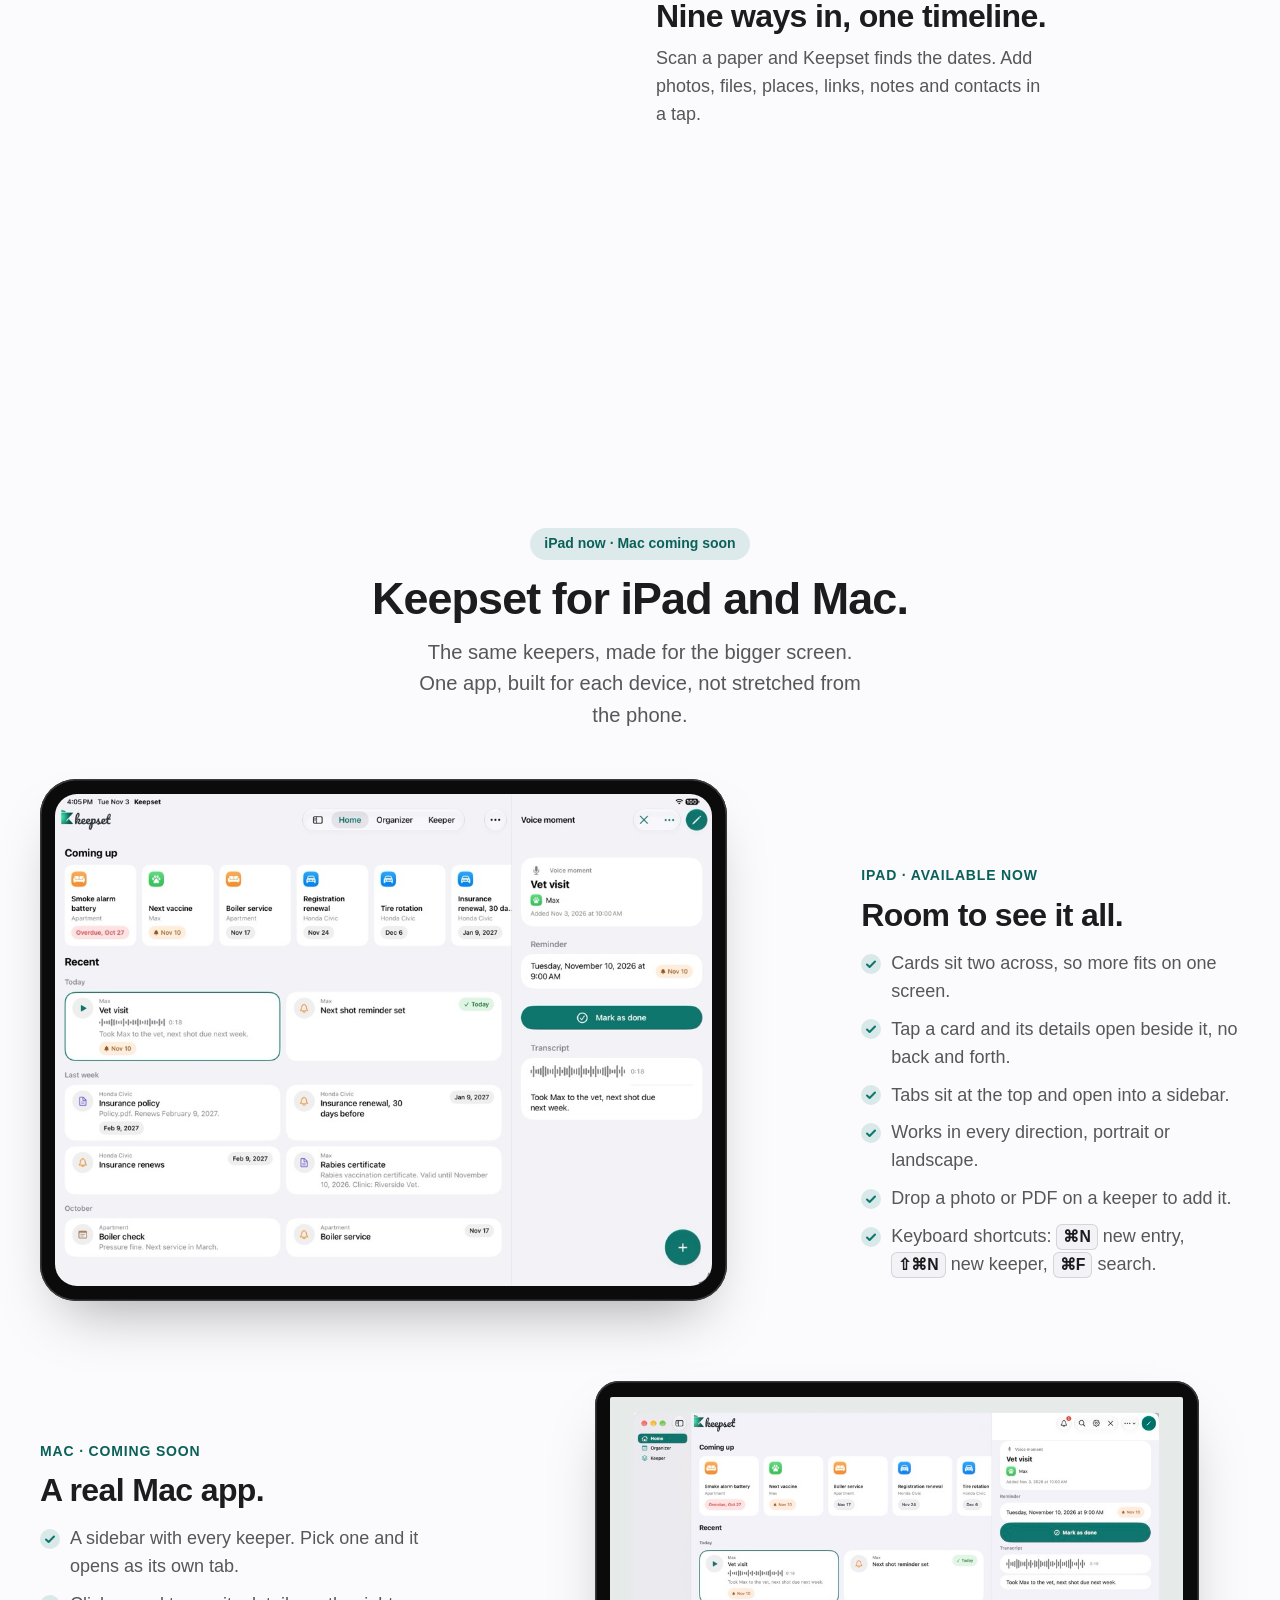
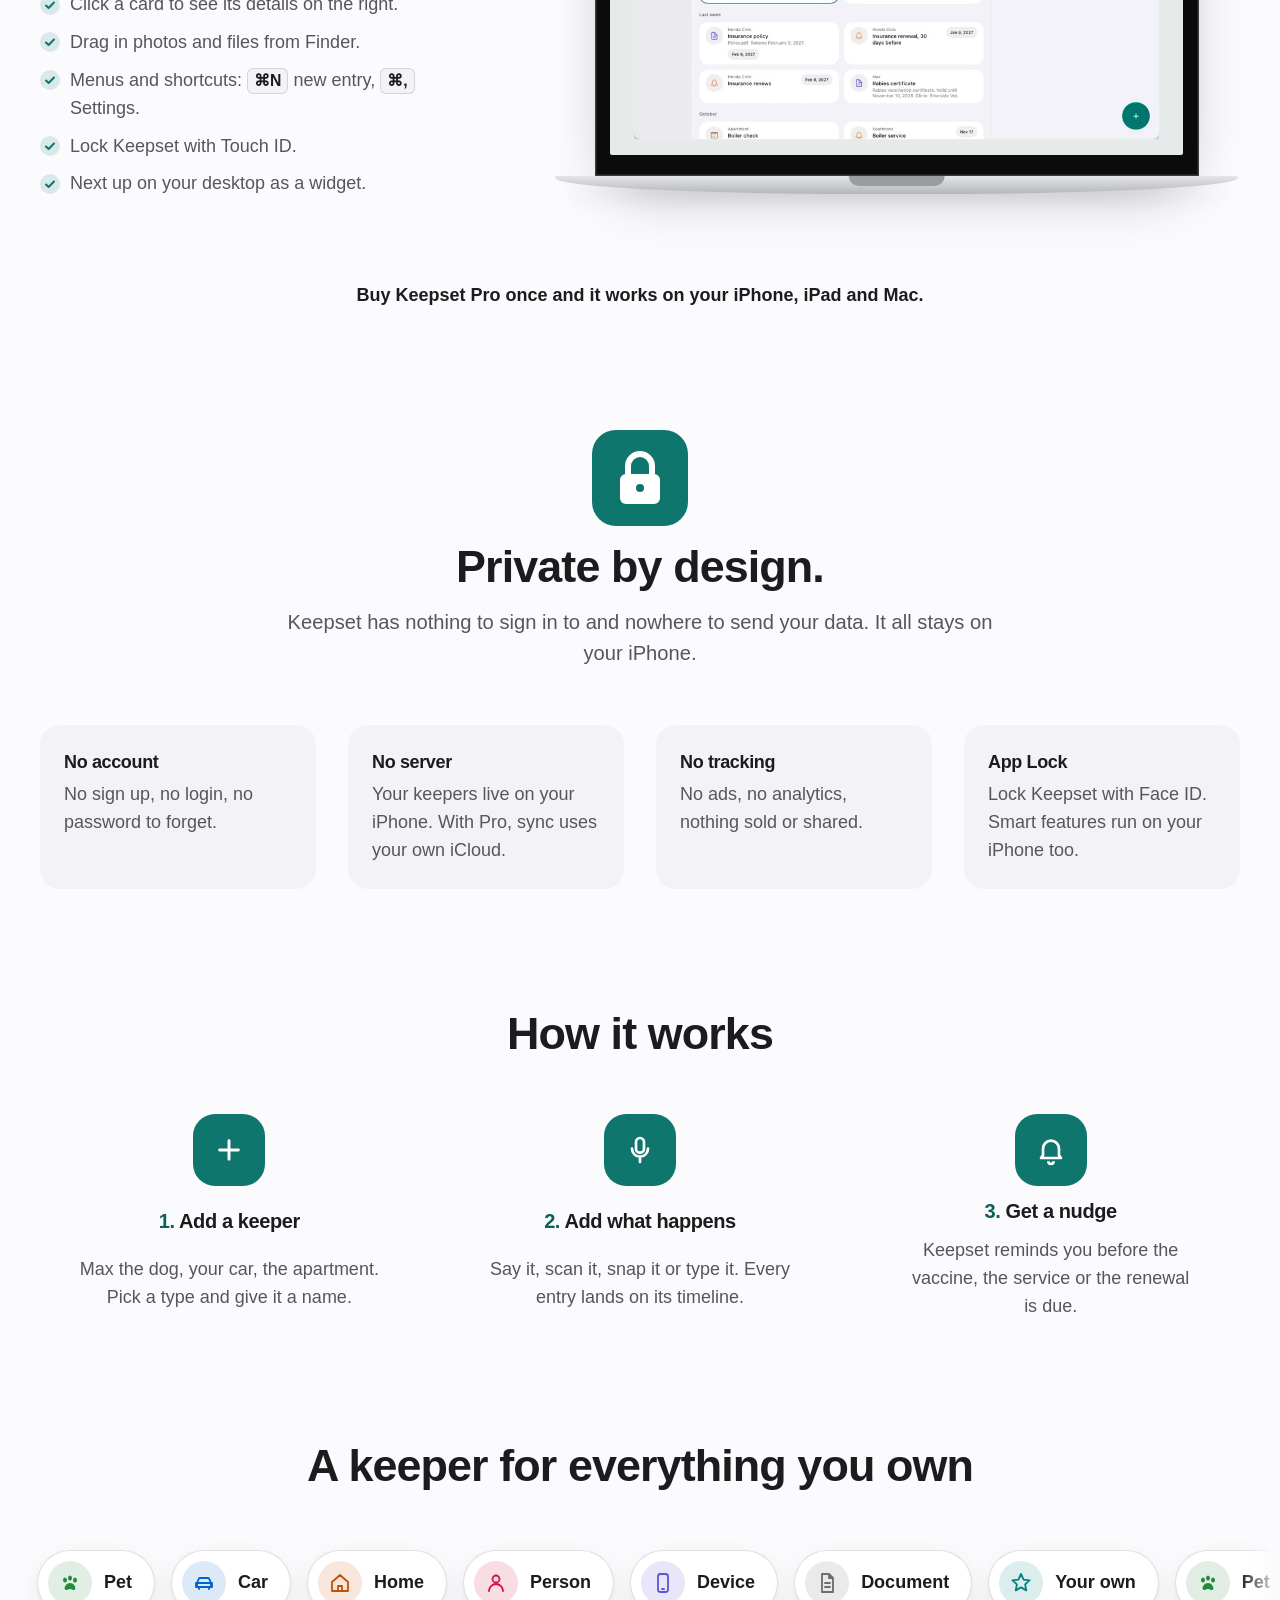
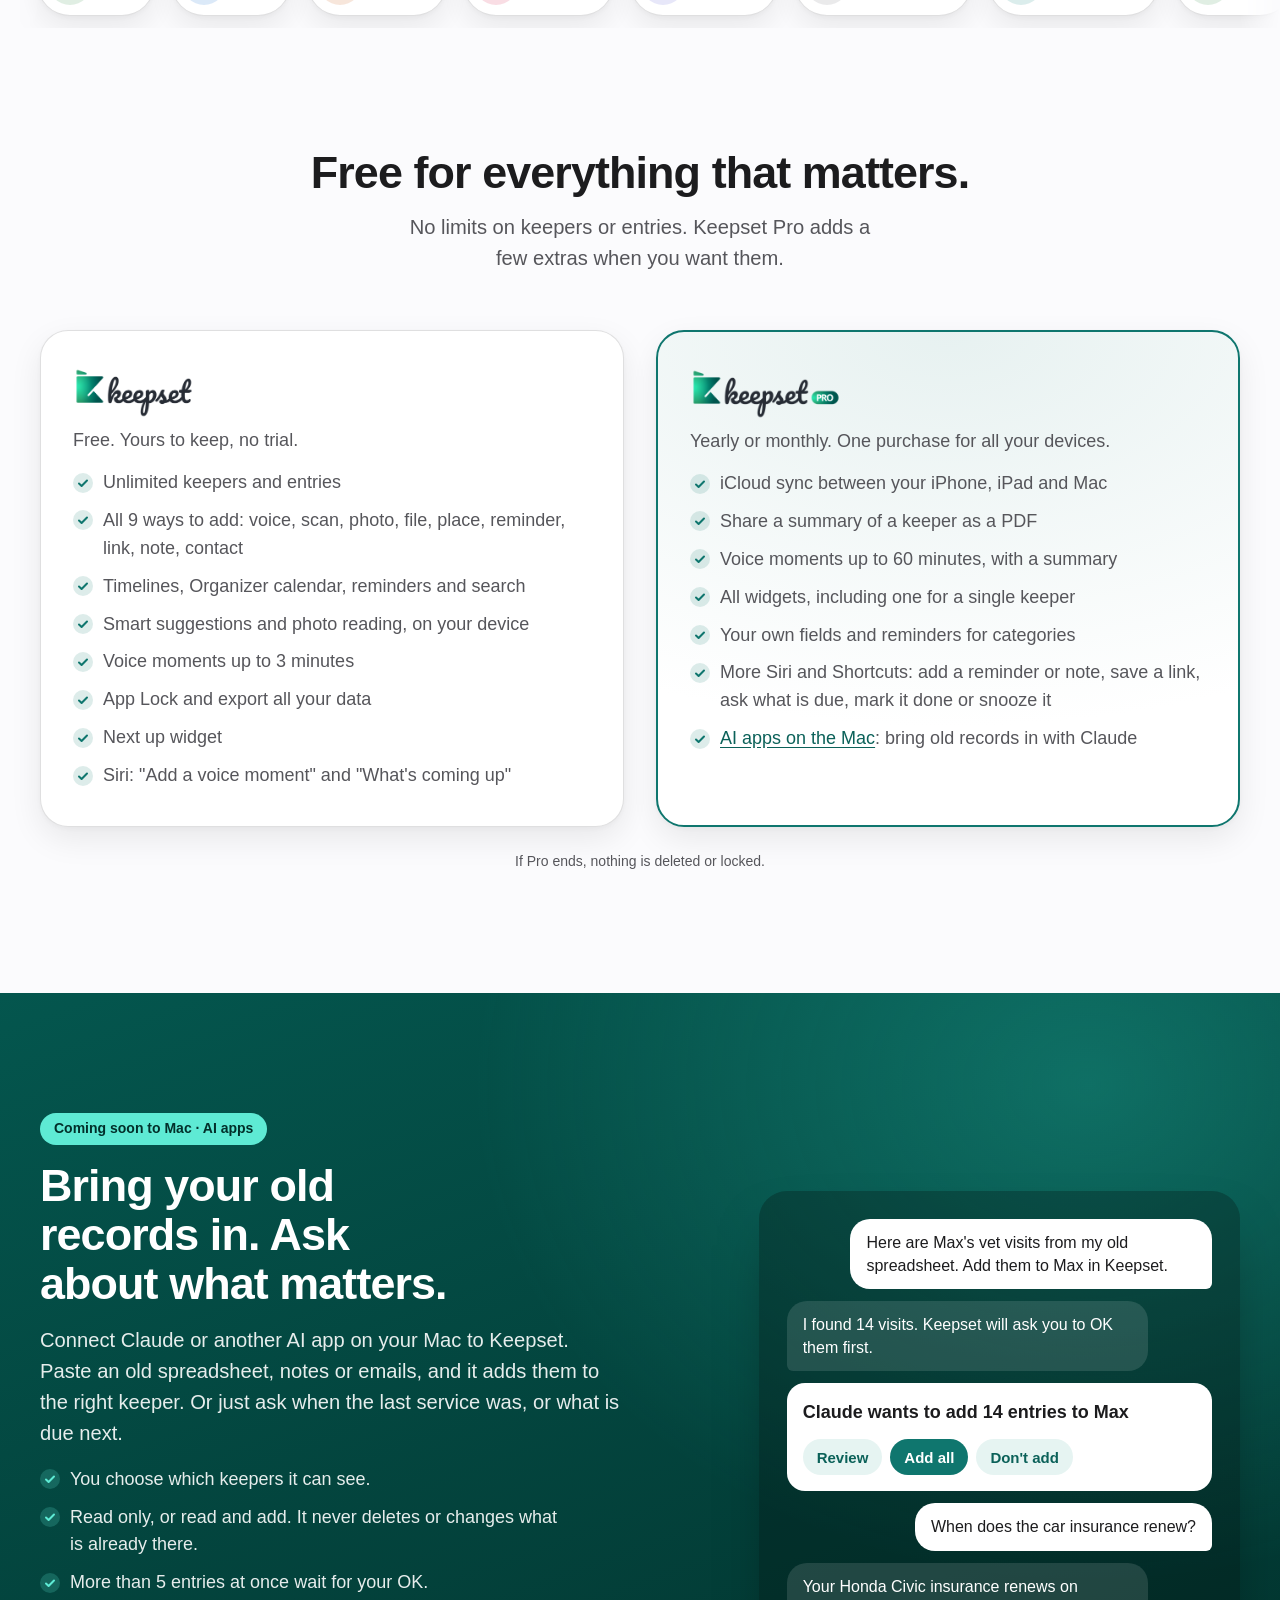
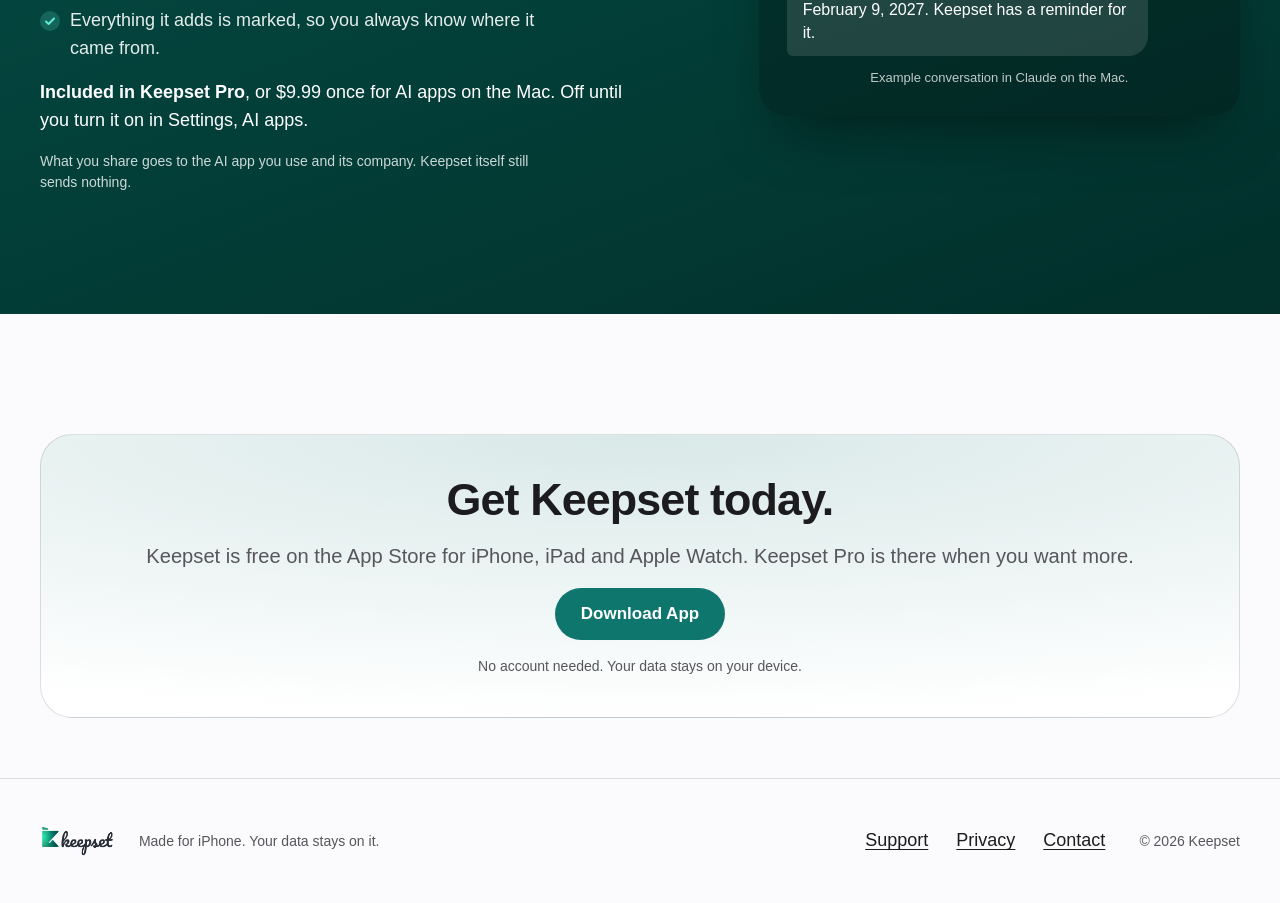
==== commit 5763c756: "Download App buttons replace the App Store badge Co-Authored-By: Claude Opus 5.5 <noreply@anthropic." ====
--- a/index.html
+++ b/index.html
@@ -20,7 +20,7 @@
 <meta name="twitter:image" content="https://keepsetapp.com/img/og-image.jpg">
 <link rel="apple-touch-icon" href="img/apple-touch-icon.png">
 <link rel="icon" href="img/mark.svg" type="image/svg+xml">
-<link rel="stylesheet" href="landing.css?v=10">
+<link rel="stylesheet" href="landing.css?v=11">
 <script>document.documentElement.classList.add('js')</script>
 <script src="landing.js?v=3" defer></script>
 </head>
@@ -41,7 +41,7 @@
       <a href="#pro">Pro</a>
       <a href="#privacy">Privacy</a>
     </nav>
-    <a class="store-badge nav-cta" href="https://apps.apple.com/us/app/keepset-things-you-own/id6827255194"><picture><source srcset="img/app-store-badge-white.svg" media="(prefers-color-scheme: dark)"><img src="img/app-store-badge.svg" alt="Download on the App Store" width="120" height="40"></picture></a>
+    <a class="btn btn-primary nav-cta" href="https://apps.apple.com/us/app/keepset-things-you-own/id6827255194">Download App</a>
     <button class="menu-btn" type="button" aria-label="Open menu" aria-haspopup="dialog" aria-controls="menu">
       <svg viewBox="0 0 24 24" width="24" height="24" aria-hidden="true"><path d="M4 7h16M4 12h16M4 17h16" stroke="currentColor" stroke-width="2" stroke-linecap="round"/></svg>
     </button>
@@ -64,7 +64,7 @@
     <a href="#how">How it works</a>
     <a href="support.html">Support</a>
   </nav>
-  <a class="store-badge store-badge-lg menu-badge" href="https://apps.apple.com/us/app/keepset-things-you-own/id6827255194"><picture><source srcset="img/app-store-badge-white.svg" media="(prefers-color-scheme: dark)"><img src="img/app-store-badge.svg" alt="Download on the App Store" width="120" height="40"></picture></a>
+  <a class="btn btn-primary btn-block menu-cta" href="https://apps.apple.com/us/app/keepset-things-you-own/id6827255194">Download App</a>
 </dialog>
 
 <main id="main">
@@ -77,7 +77,7 @@
       <h1>Everything you own, in one private place.</h1>
       <p class="lead">Keepset keeps your pet, car, home and papers on one calm timeline. Reminders, scans and voice notes that stay on your iPhone.</p>
       <div class="hero-actions">
-        <a class="store-badge store-badge-lg" href="https://apps.apple.com/us/app/keepset-things-you-own/id6827255194"><picture><source srcset="img/app-store-badge-white.svg" media="(prefers-color-scheme: dark)"><img src="img/app-store-badge.svg" alt="Download on the App Store" width="120" height="40"></picture></a>
+        <a class="btn btn-primary btn-lg" href="https://apps.apple.com/us/app/keepset-things-you-own/id6827255194">Download App</a>
         <a class="btn btn-secondary btn-lg" href="#how">See how it works</a>
       </div>
       <p class="small muted">Free on the App Store for iPhone, iPad and Apple Watch. Mac coming soon. No account needed.</p>
@@ -403,7 +403,7 @@
     <div class="join-card">
       <h2 id="join-title" class="section-title">Get Keepset today.</h2>
       <p class="lead">Keepset is free on the App Store for iPhone, iPad and Apple Watch. Keepset Pro is there when you want more.</p>
-      <a class="store-badge store-badge-lg" href="https://apps.apple.com/us/app/keepset-things-you-own/id6827255194"><picture><source srcset="img/app-store-badge-white.svg" media="(prefers-color-scheme: dark)"><img src="img/app-store-badge.svg" alt="Download on the App Store" width="120" height="40"></picture></a>
+      <a class="btn btn-primary btn-lg" href="https://apps.apple.com/us/app/keepset-things-you-own/id6827255194">Download App</a>
       <p class="small muted">No account needed. Your data stays on your device.</p>
     </div>
   </div>
--- a/landing.css
+++ b/landing.css
@@ -104,11 +104,7 @@
 .nav-links { display: none; gap: 4px; }
 .nav-links a { display: inline-flex; align-items: center; min-height: 44px; padding: 0 14px; border-radius: 999px; color: var(--text); text-decoration: none; font-size: 0.9375rem; font-weight: 500; }
 .nav-links a:hover { background: color-mix(in srgb, var(--text) 7%, transparent); }
-/* Apple's official App Store badge (from Apple Marketing Tools). Scaled as a whole, never recolored or cropped. */
-.store-badge { display: inline-flex; align-items: center; min-height: 44px; border-radius: 10px; flex: none; }
-.store-badge img { height: 40px; width: auto; max-width: none; }
-.store-badge-lg img { height: 54px; }
-.nav-cta { display: none; }
+.nav-cta { display: none; white-space: nowrap; }
 @media (min-width: 22.5em) { .nav-cta { display: inline-flex; } }
 .menu-btn, .menu-close {
   display: grid; place-items: center; width: 44px; height: 44px; border-radius: 50%; border: 0;
@@ -139,7 +135,7 @@
   display: flex; align-items: center; min-height: 64px; padding: 0 12px;
   font-size: 1.75rem; font-weight: 700; color: var(--text); text-decoration: none; border-bottom: 0.5px solid var(--line);
 }
-.menu .menu-badge { margin-top: auto; align-self: center; }
+.menu .menu-cta { margin-top: auto; min-height: 56px; font-size: 1.125rem; }
 @media (prefers-reduced-motion: no-preference) {
   .menu[open] { animation: menu-in 0.25s ease-out; }
   @keyframes menu-in { from { opacity: 0; transform: translateY(-12px); } }
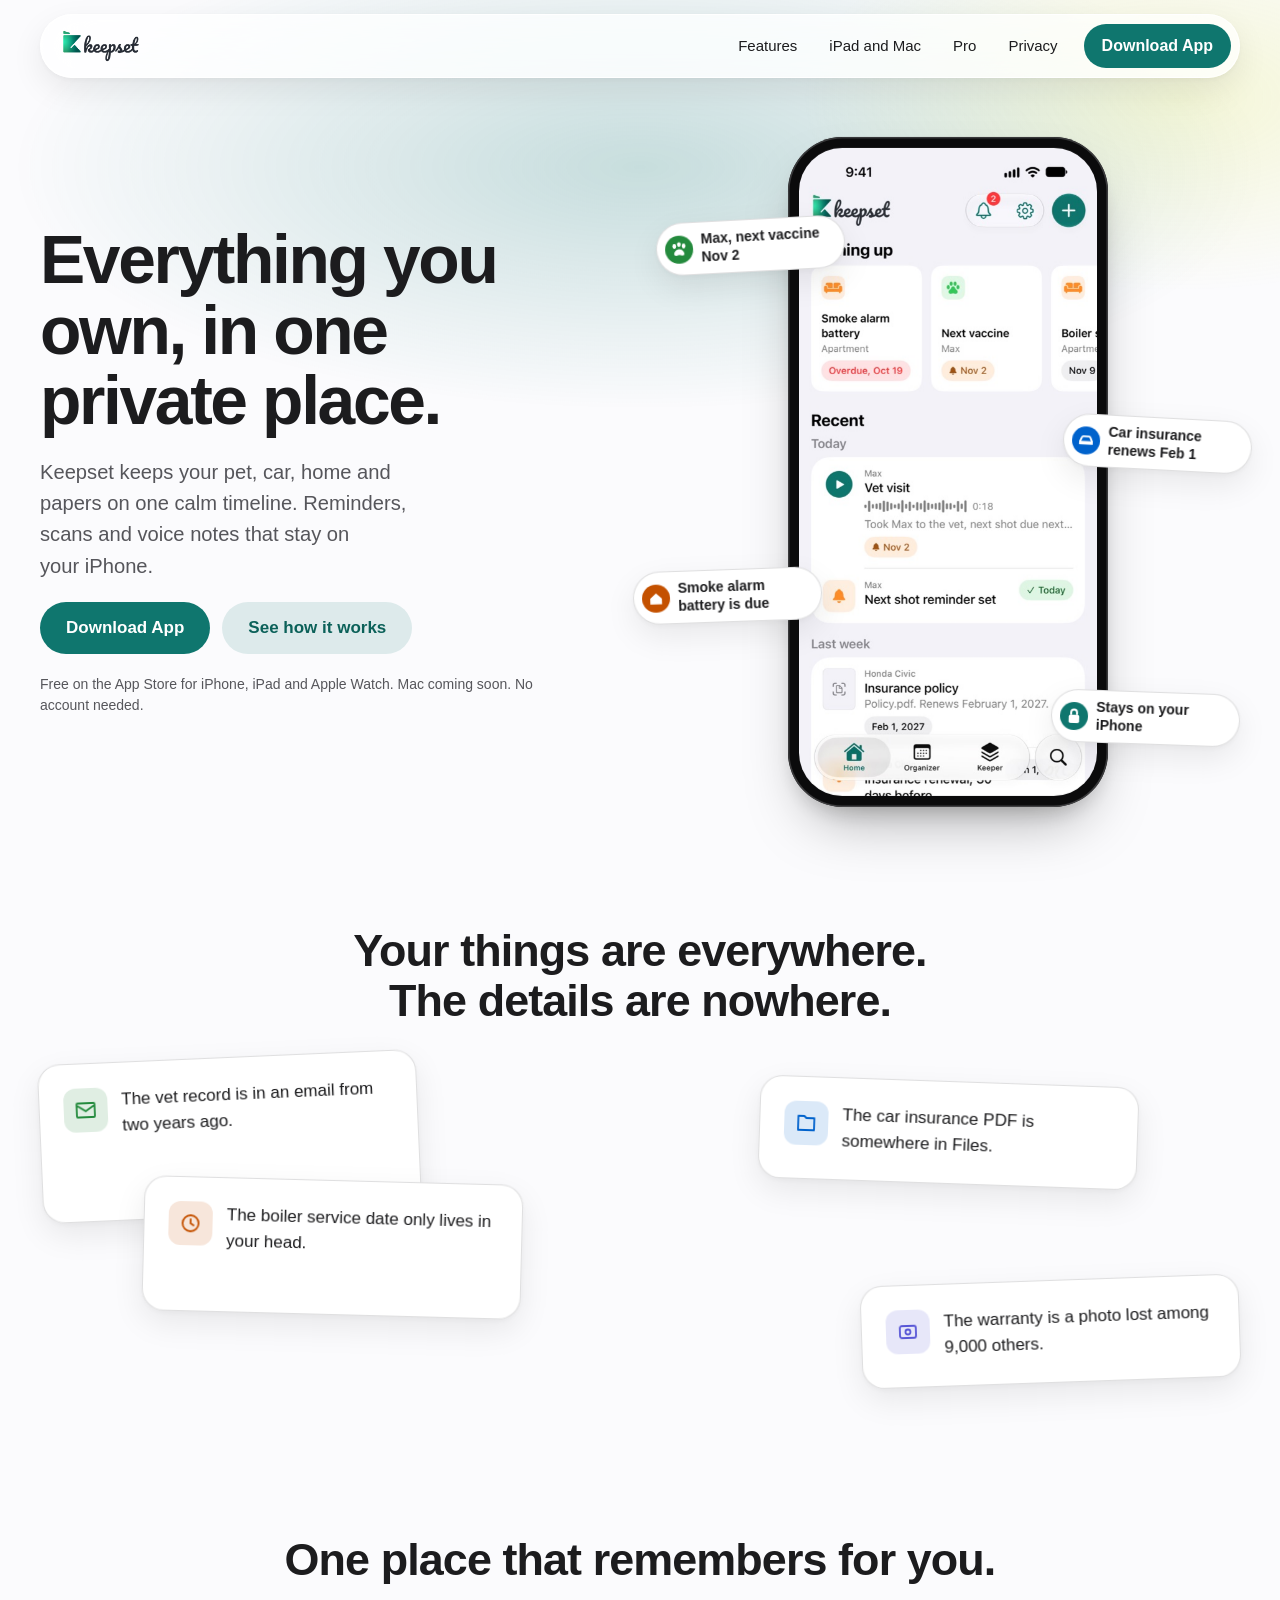
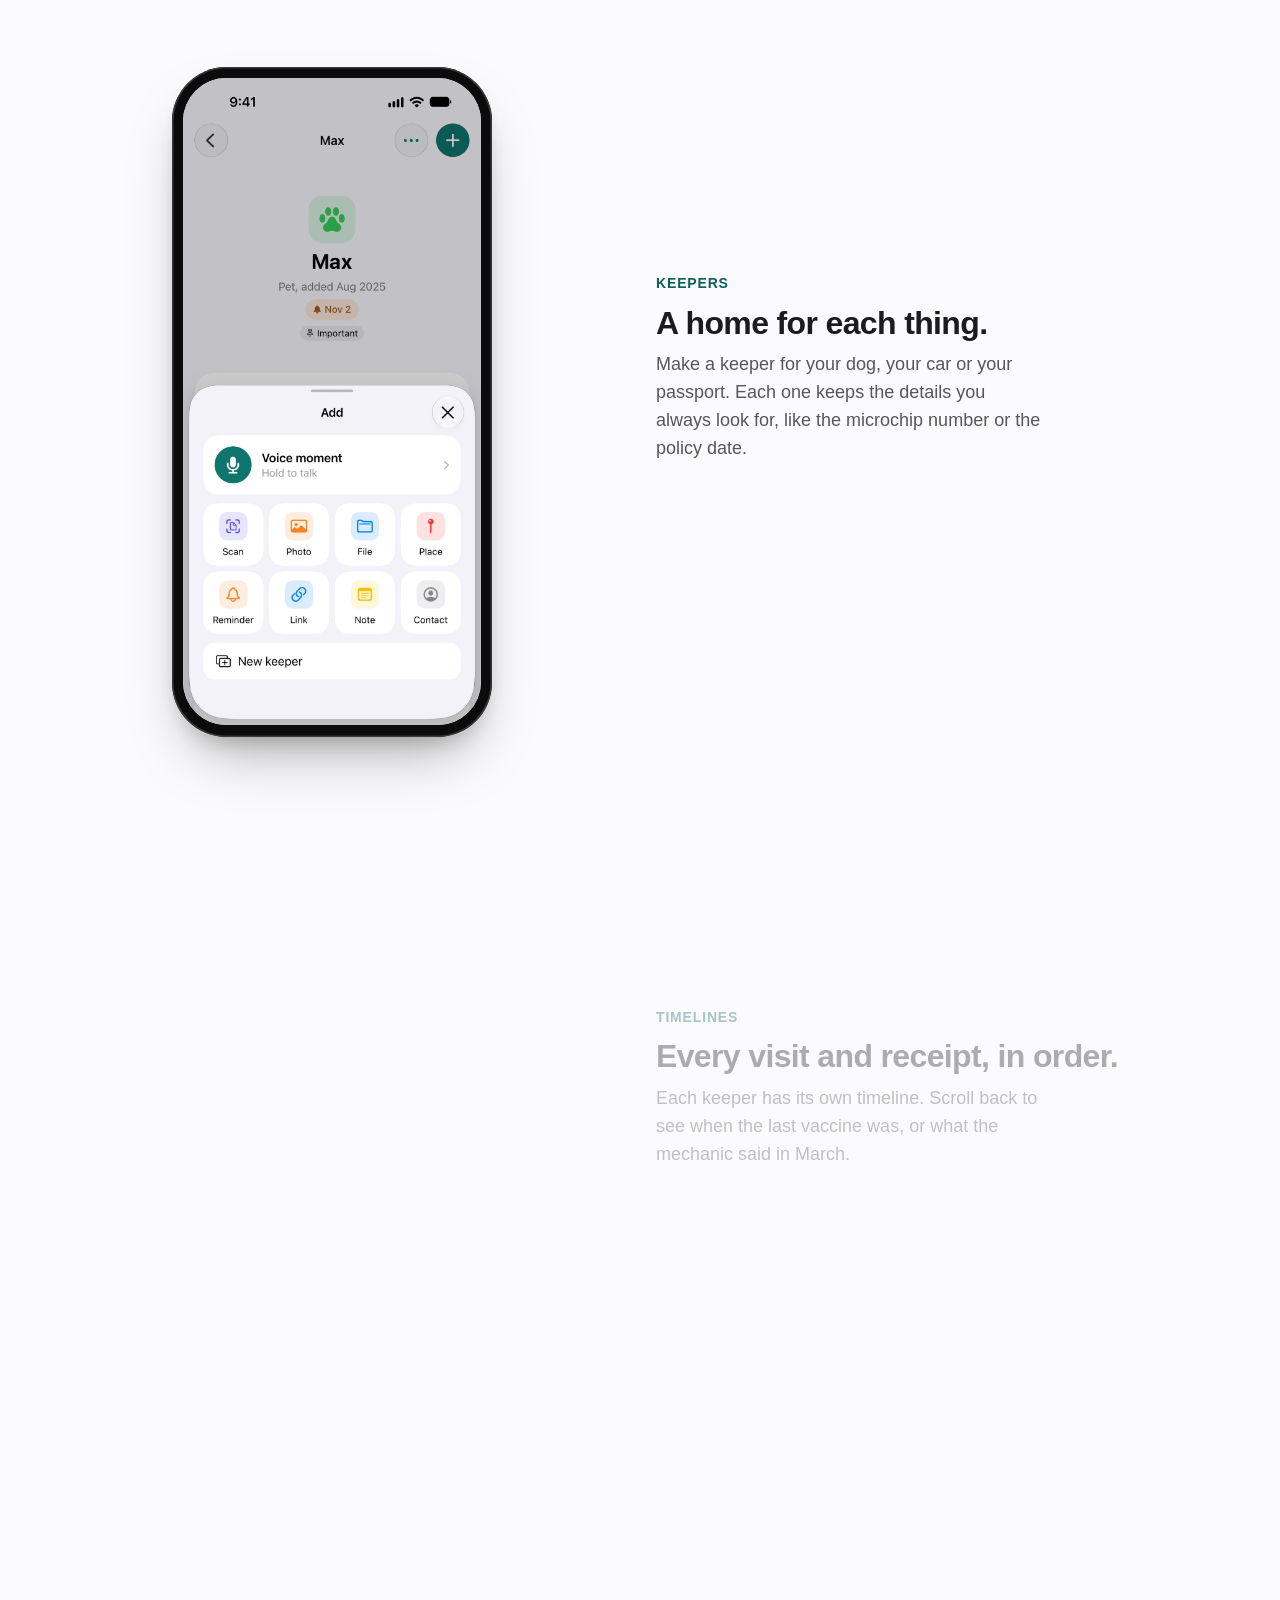
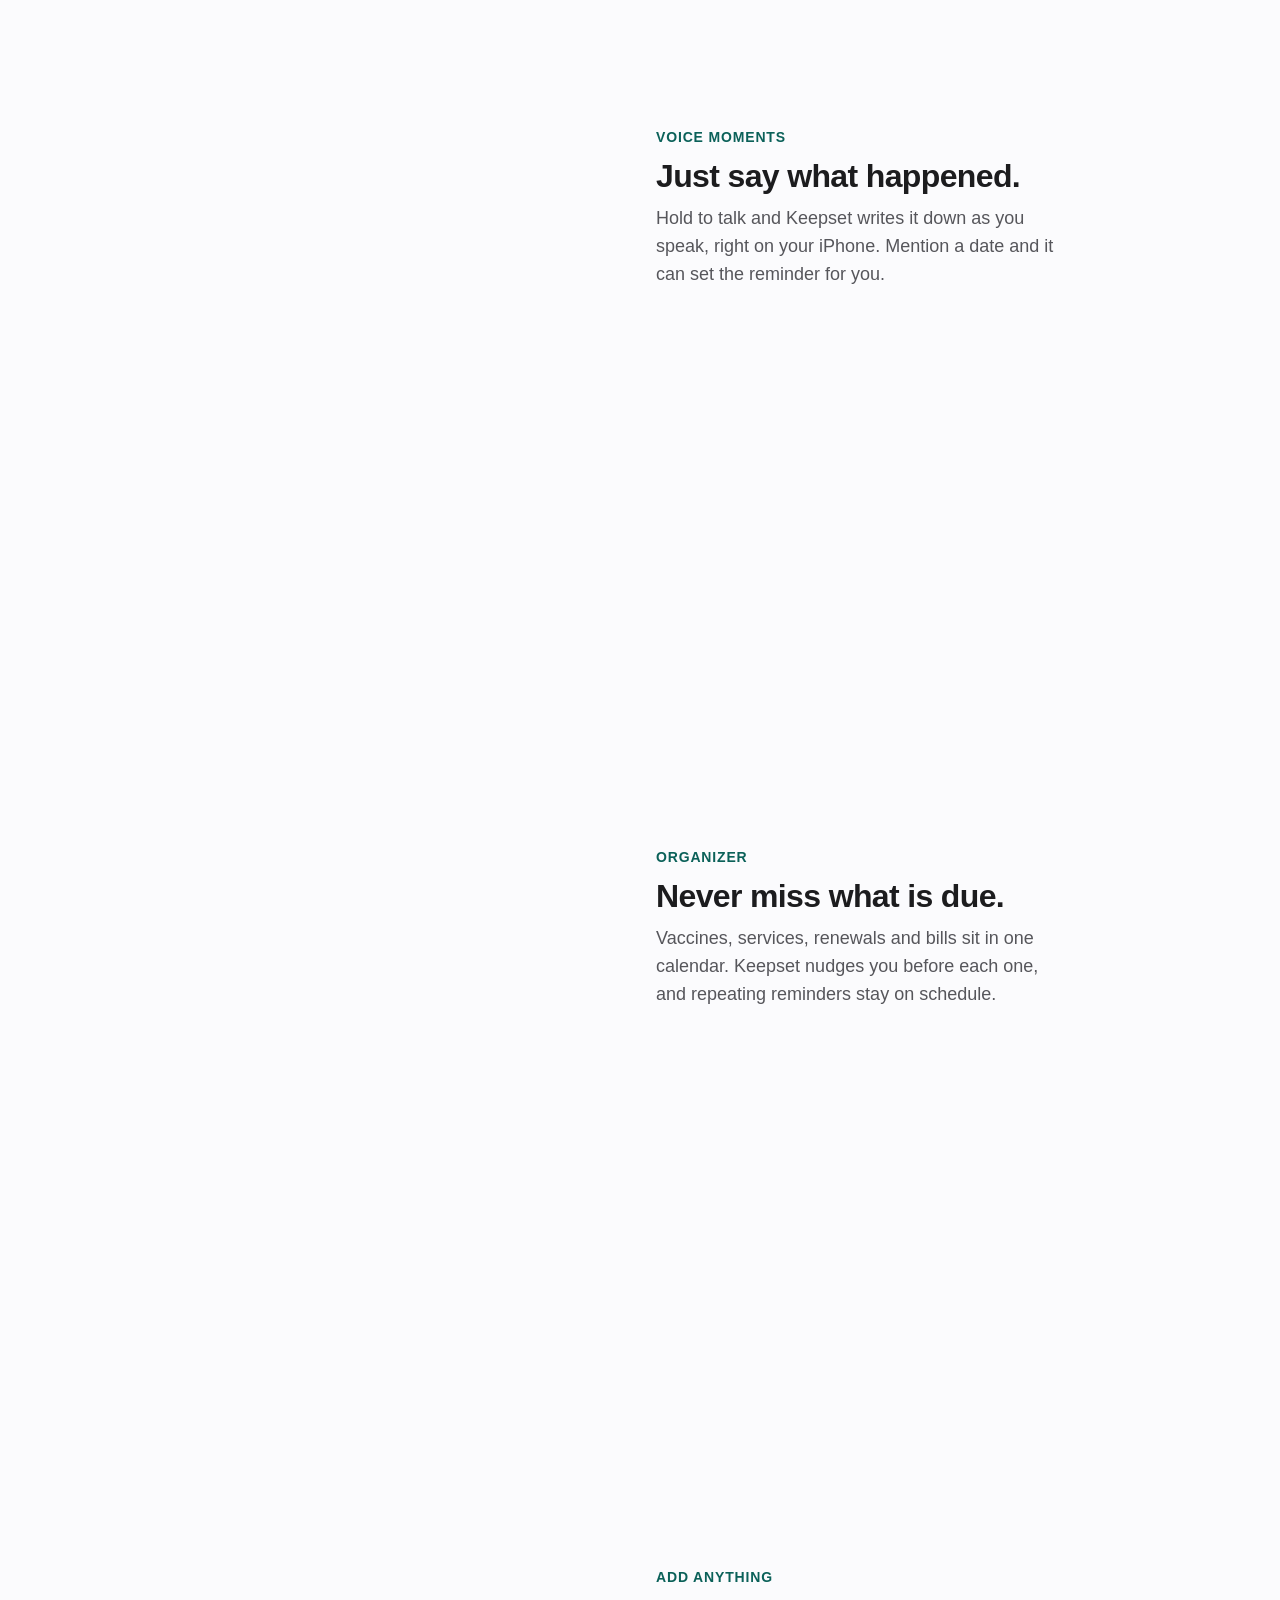
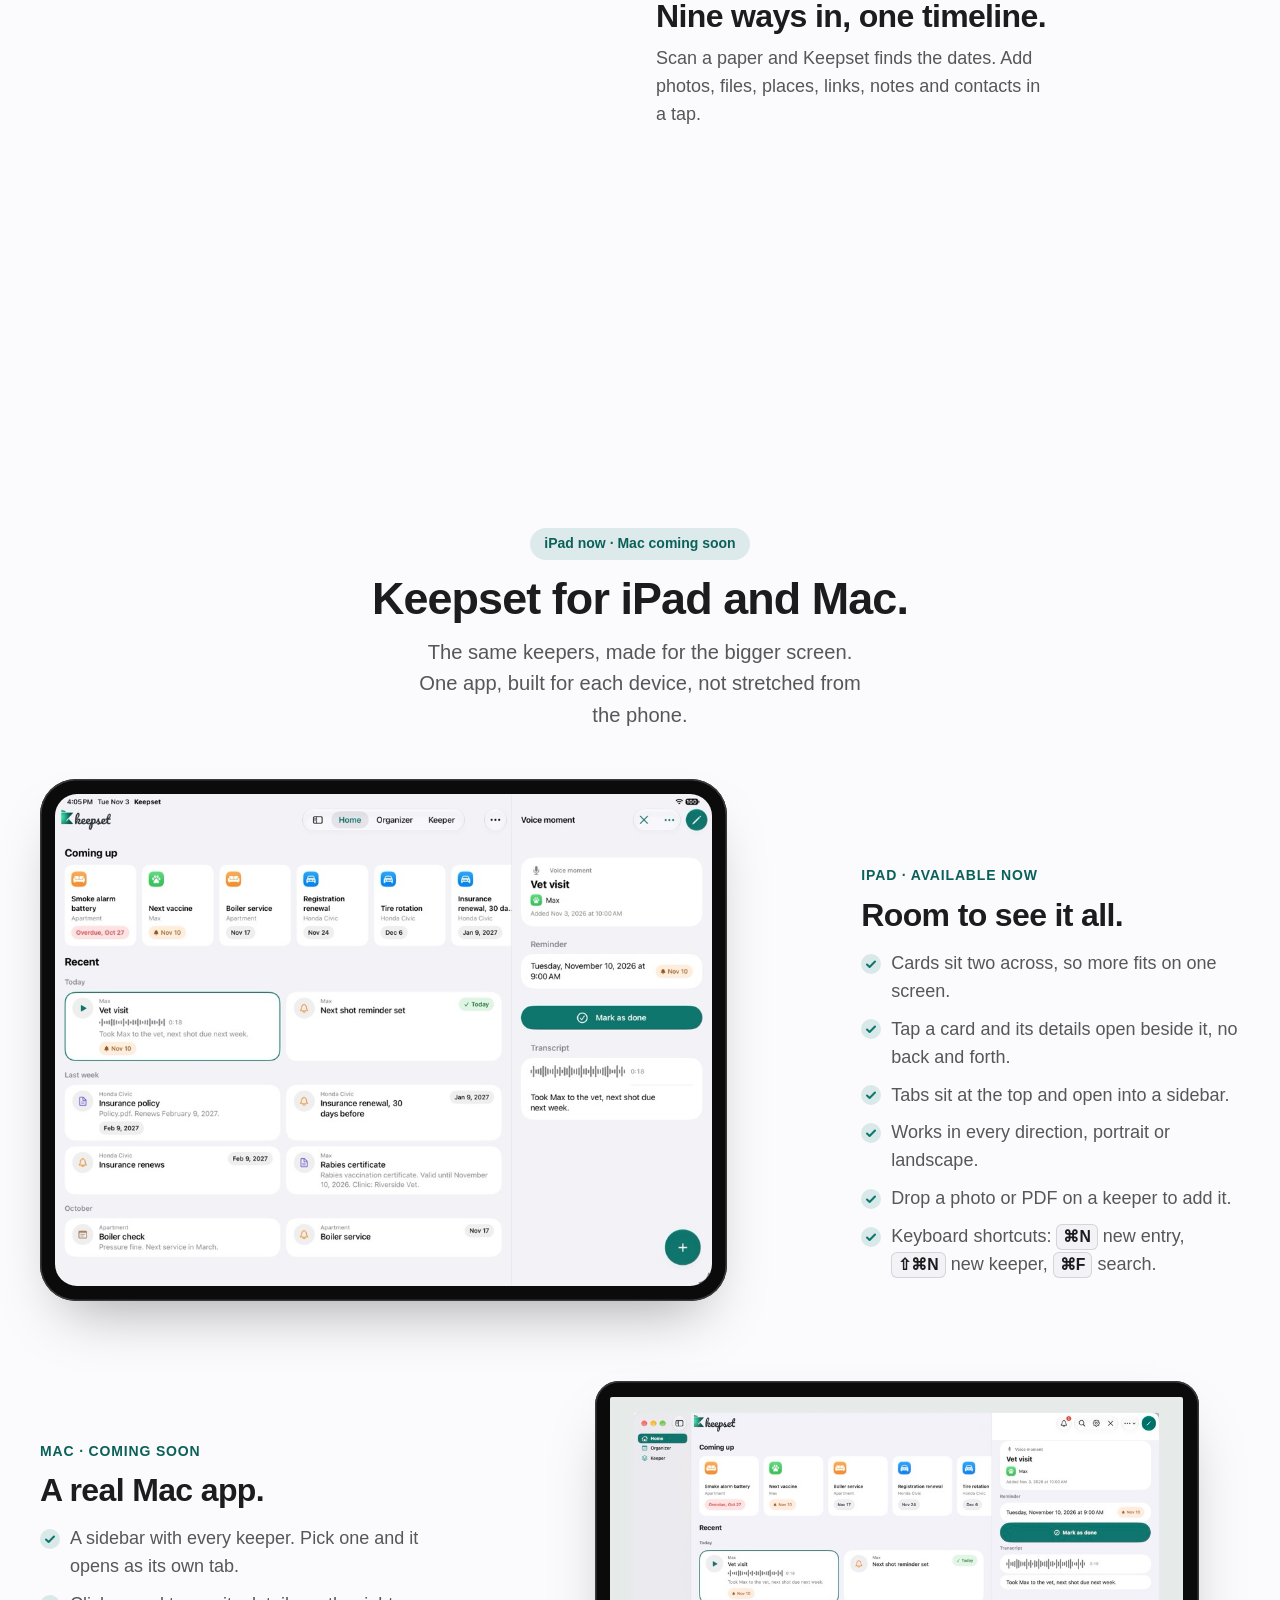
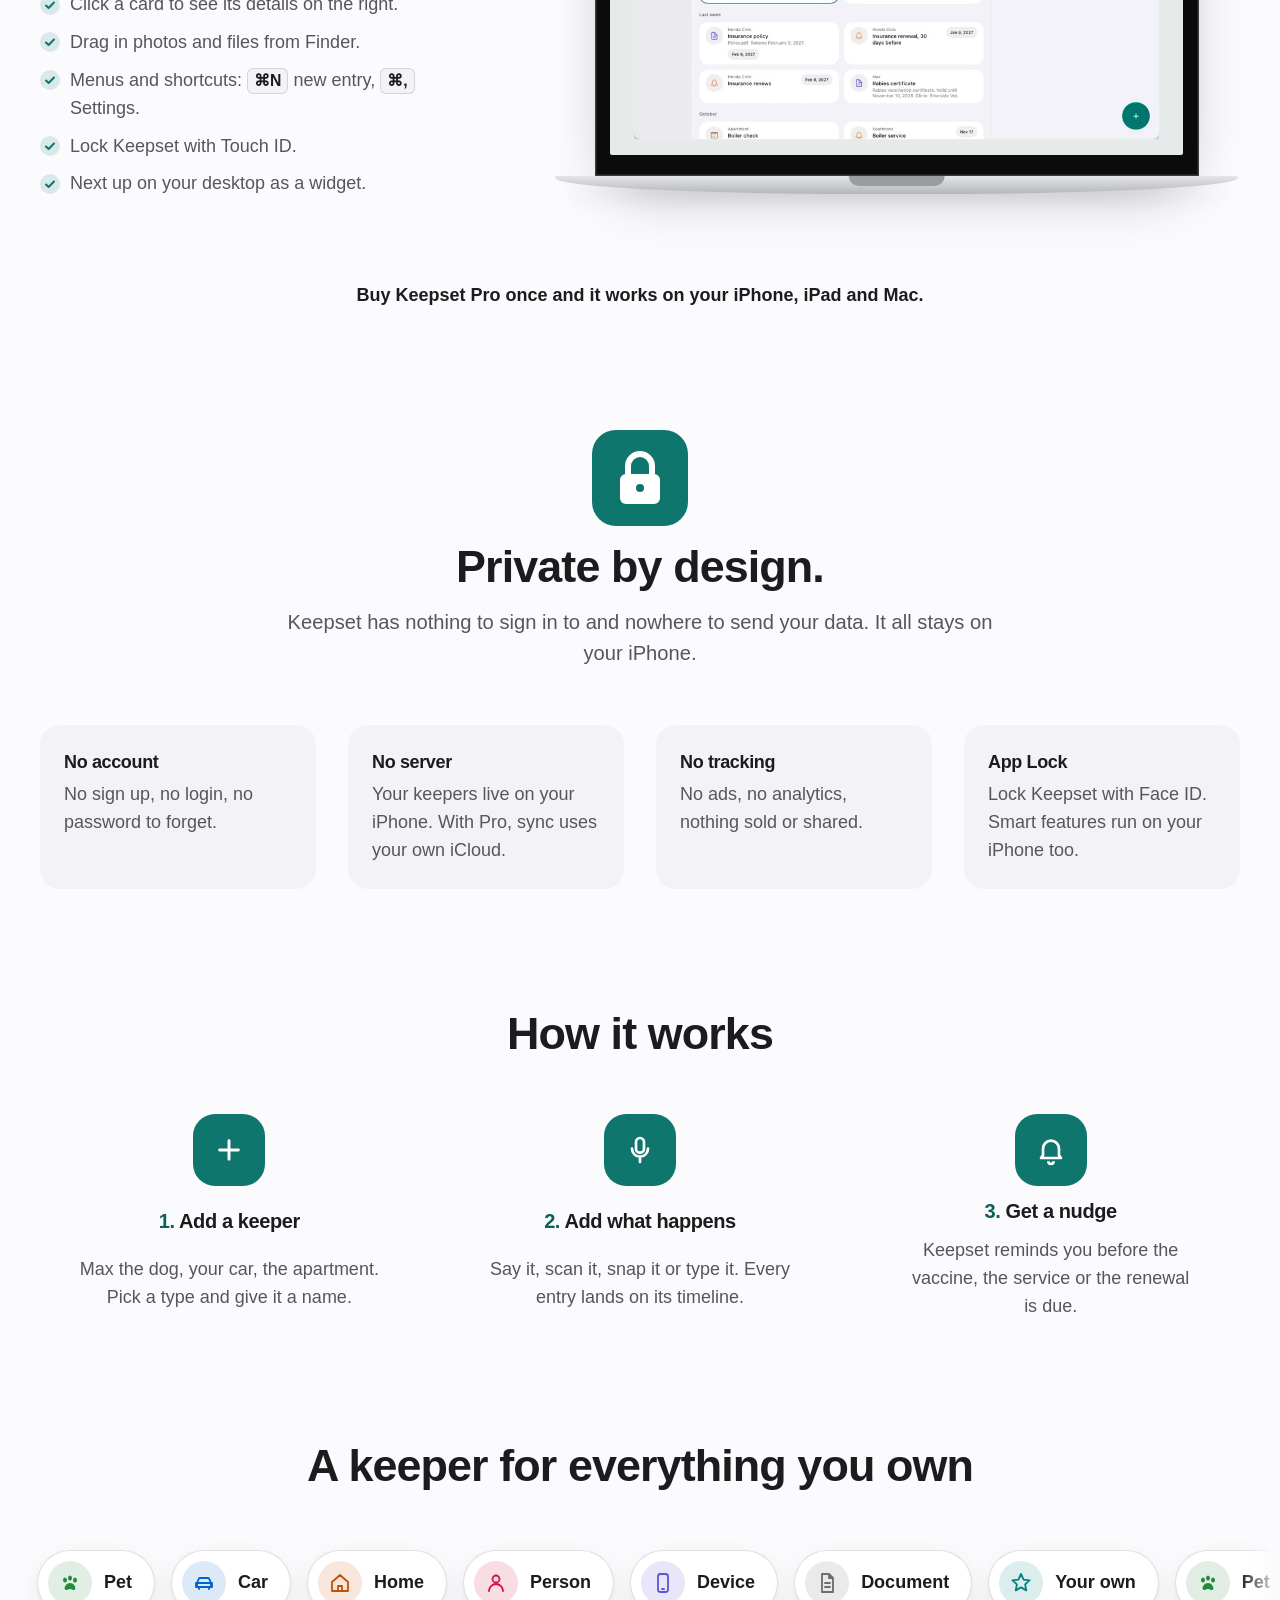
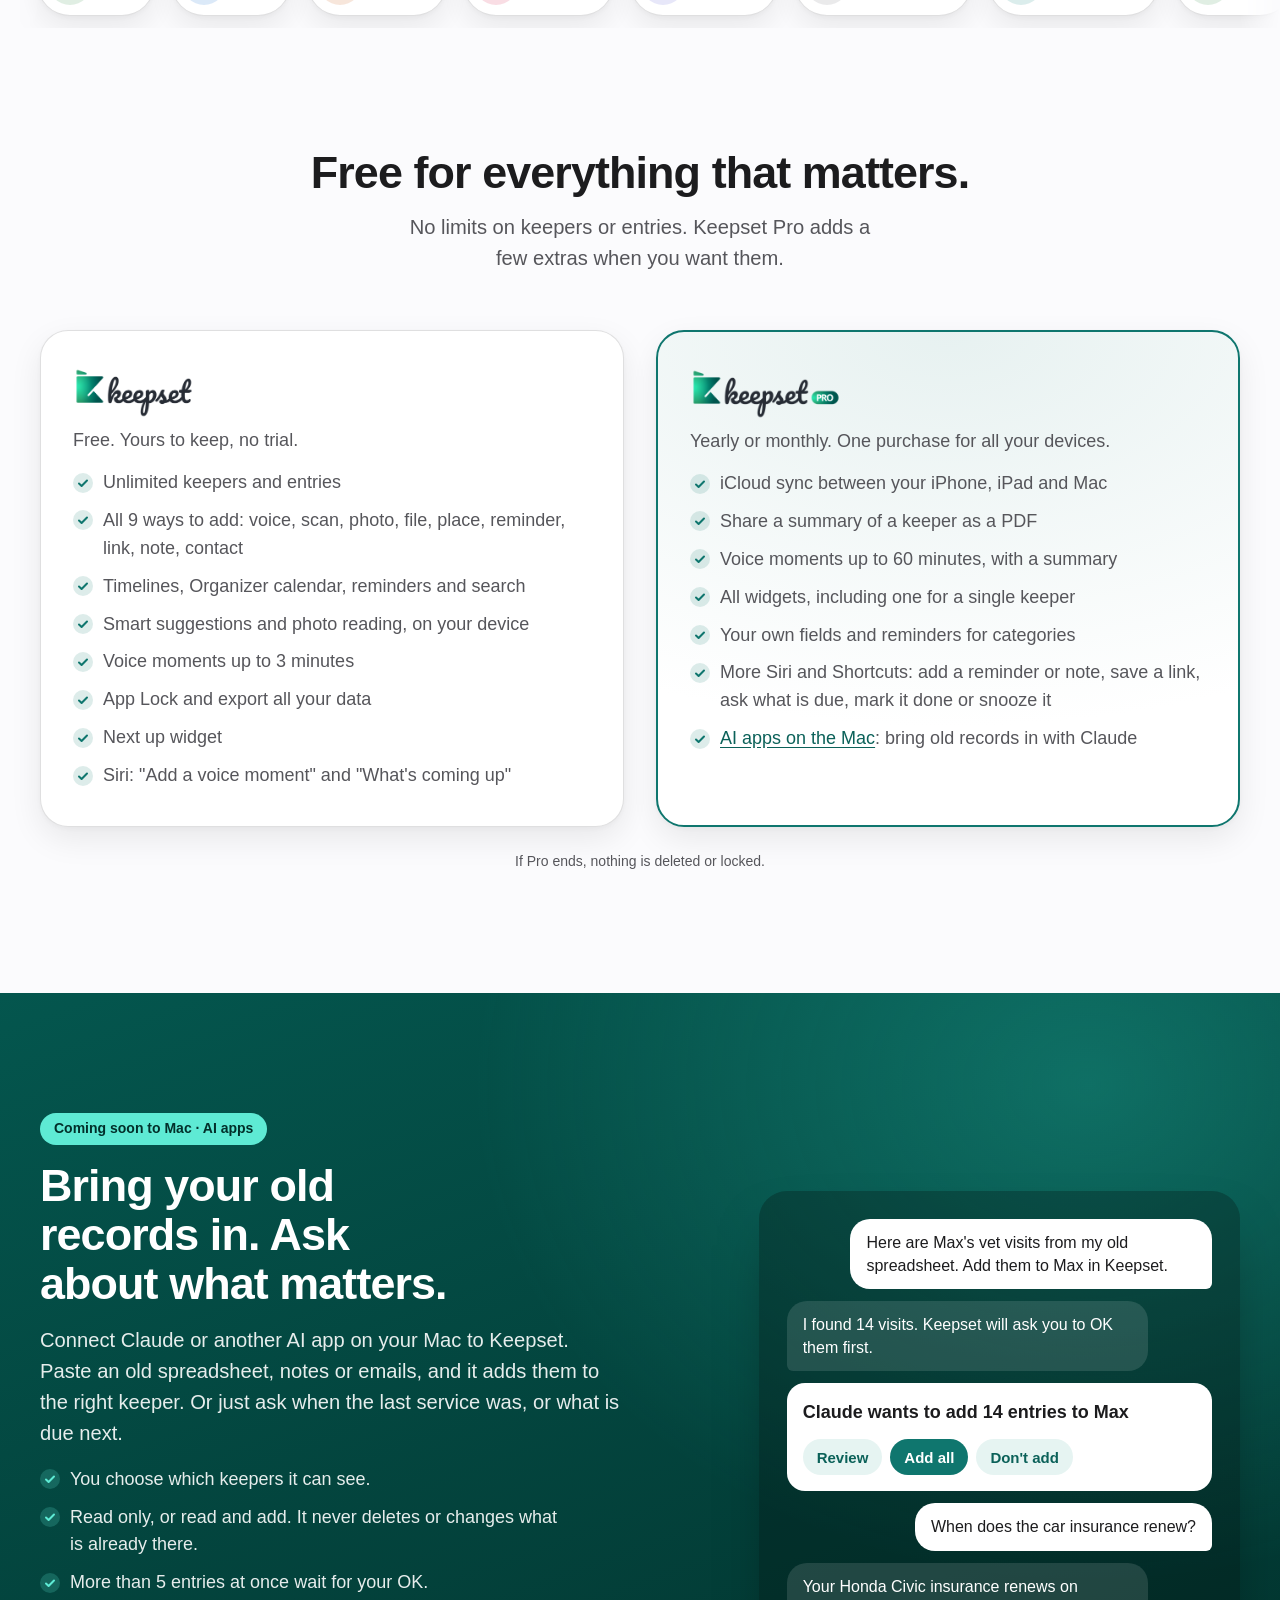
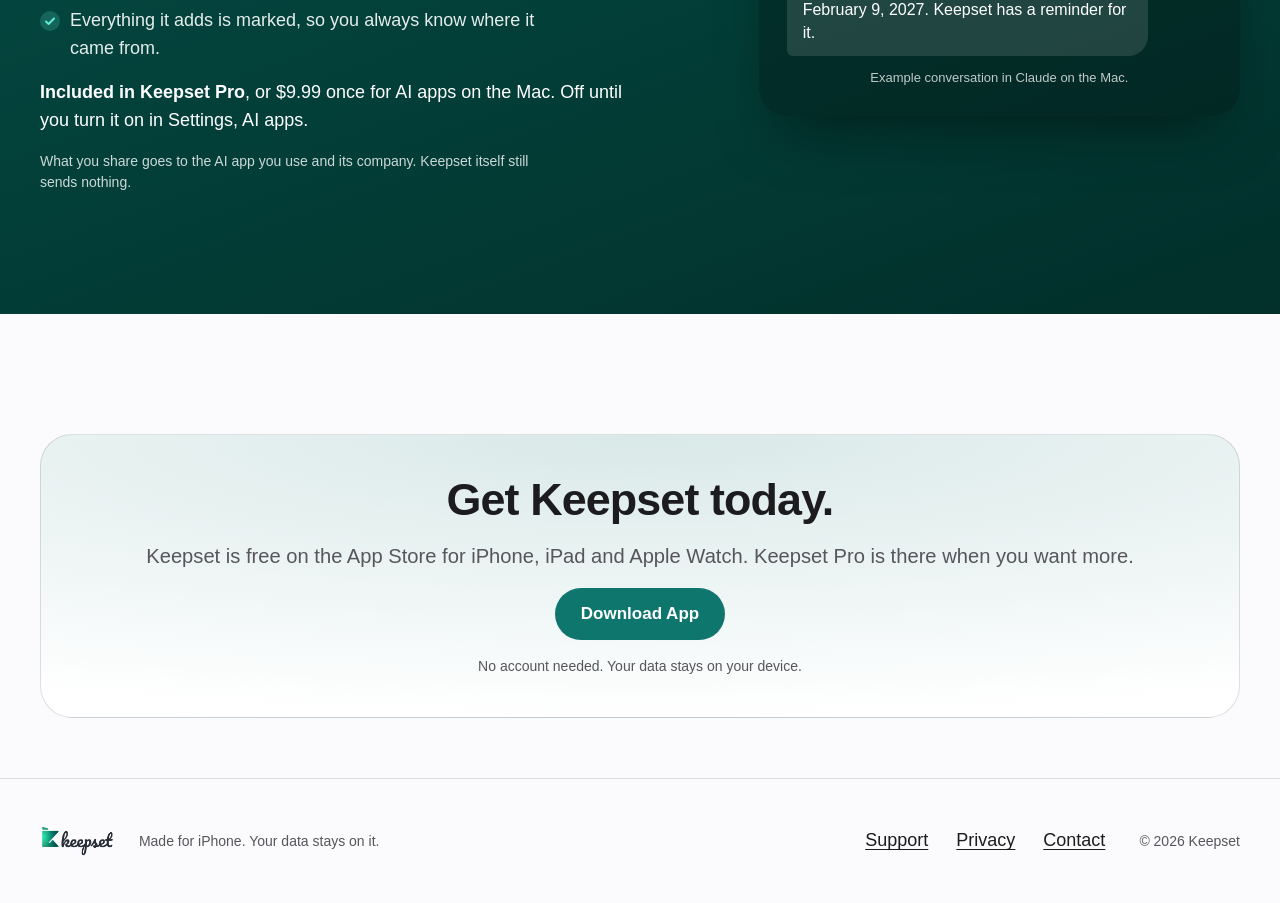
==== commit e7a67899: "Use keepsetapp@gmail.com for the home page Contact link Co-Authored-By: Claude Opus 5.5 <noreply@ant" ====
--- a/index.html
+++ b/index.html
@@ -420,7 +420,7 @@
     <nav class="footer-links" aria-label="Footer">
       <a href="support.html">Support</a>
       <a href="privacy.html">Privacy</a>
-      <a href="mailto:chinmaylaghate@gmail.com?subject=Keepset">Contact</a>
+      <a href="mailto:keepsetapp@gmail.com?subject=Keepset">Contact</a>
     </nav>
     <p class="muted small">&copy; 2026 Keepset</p>
   </div>
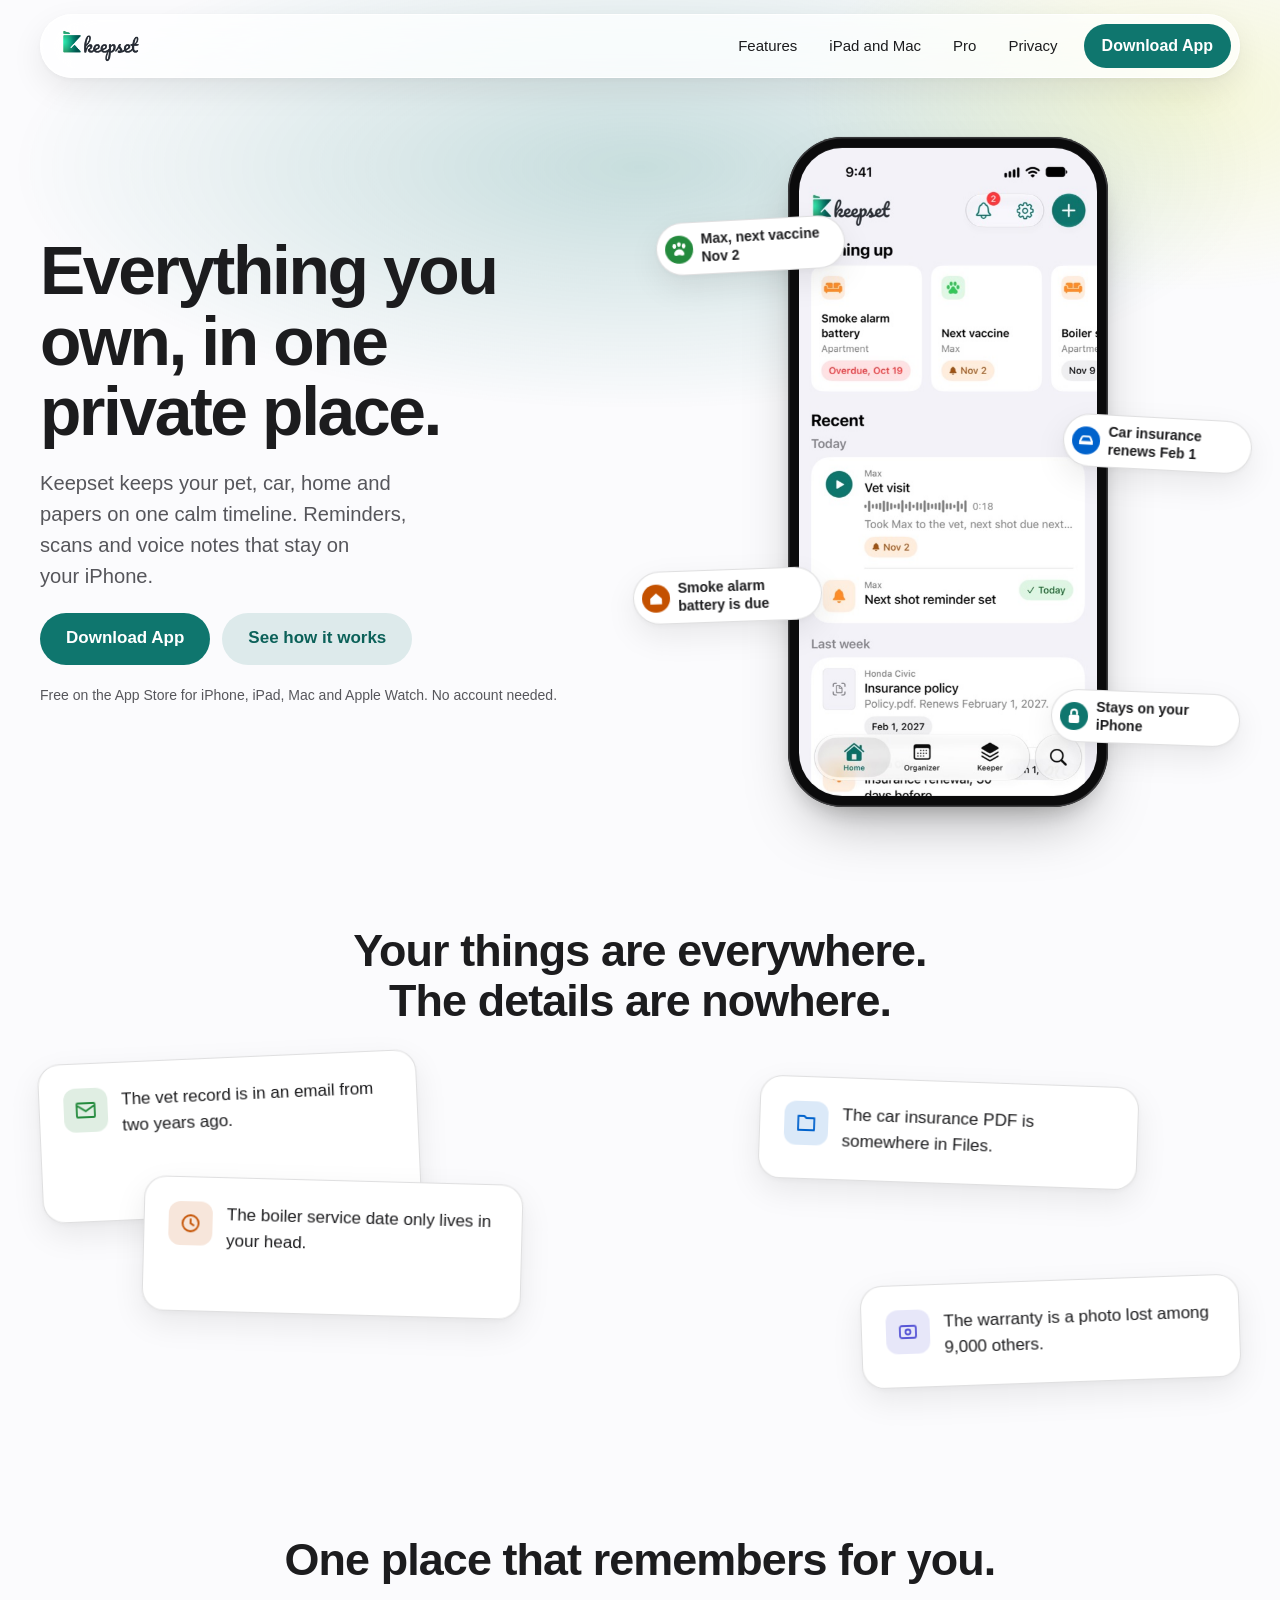
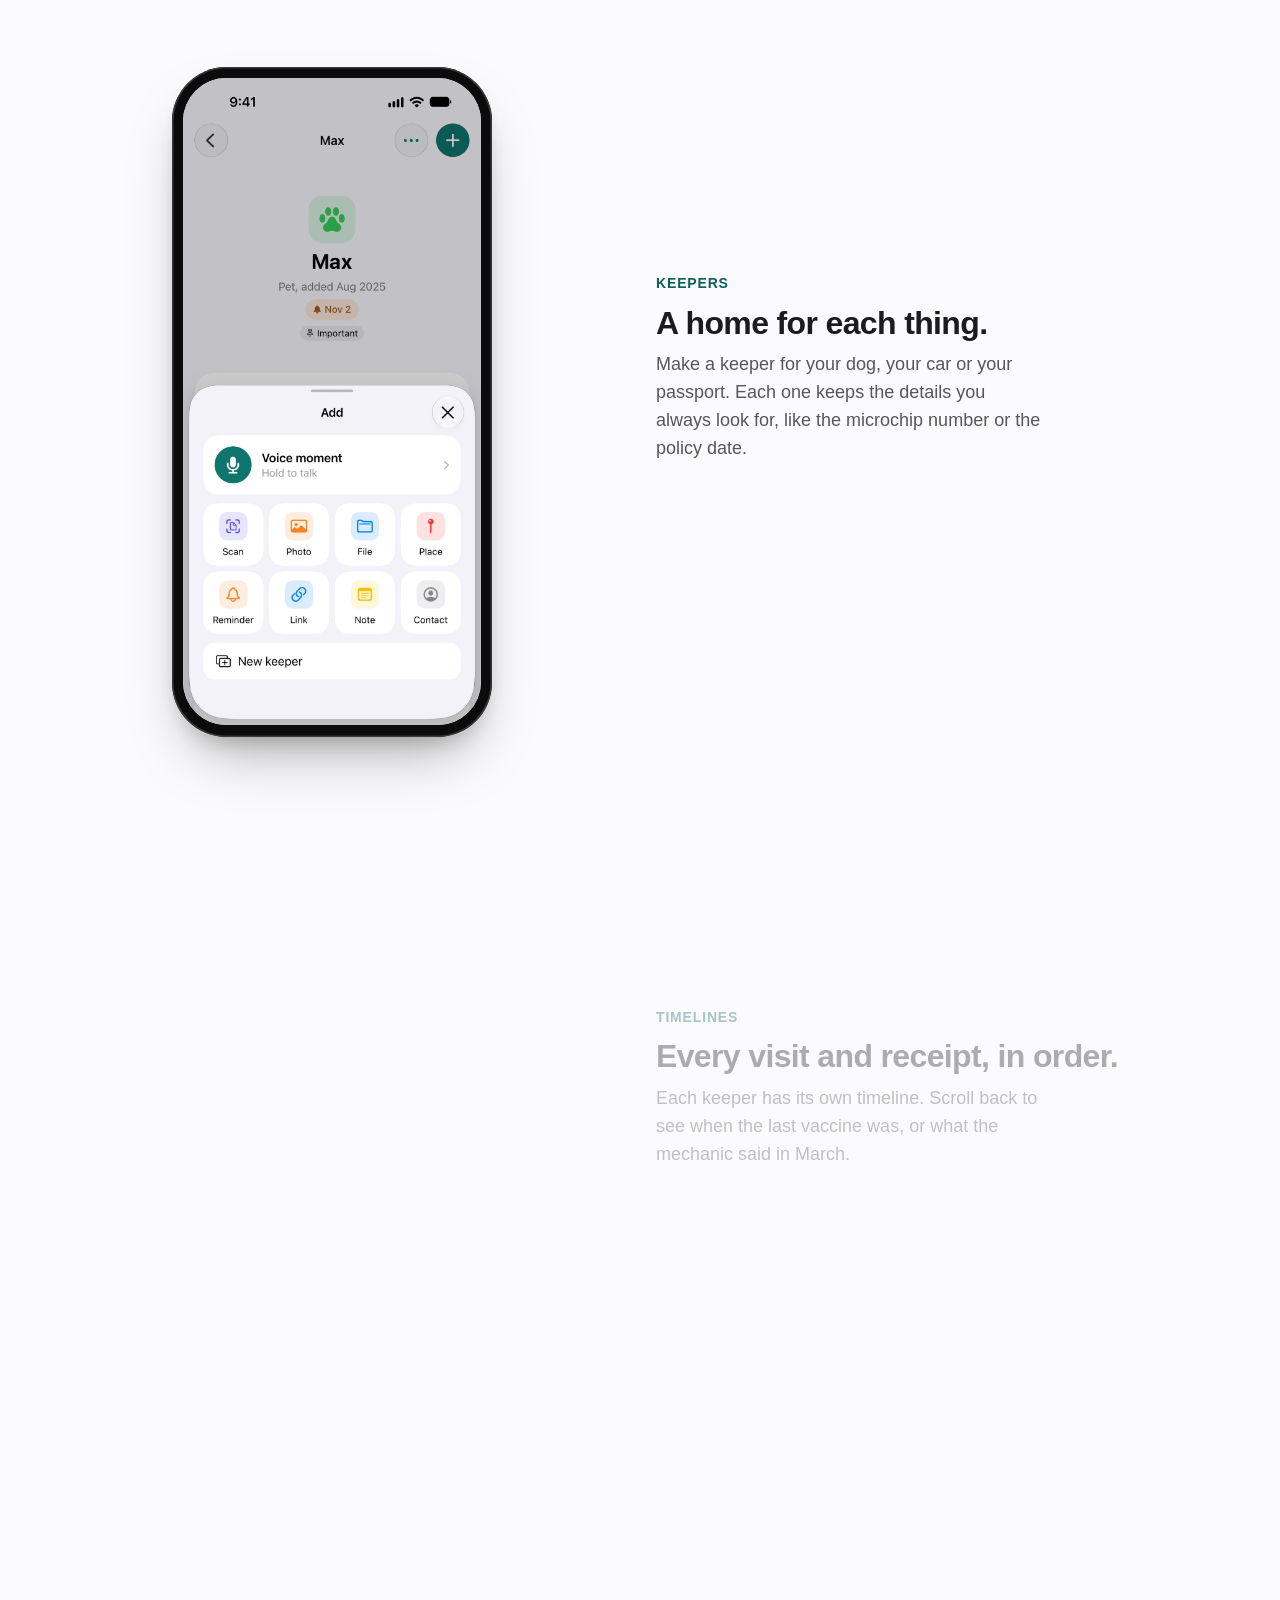
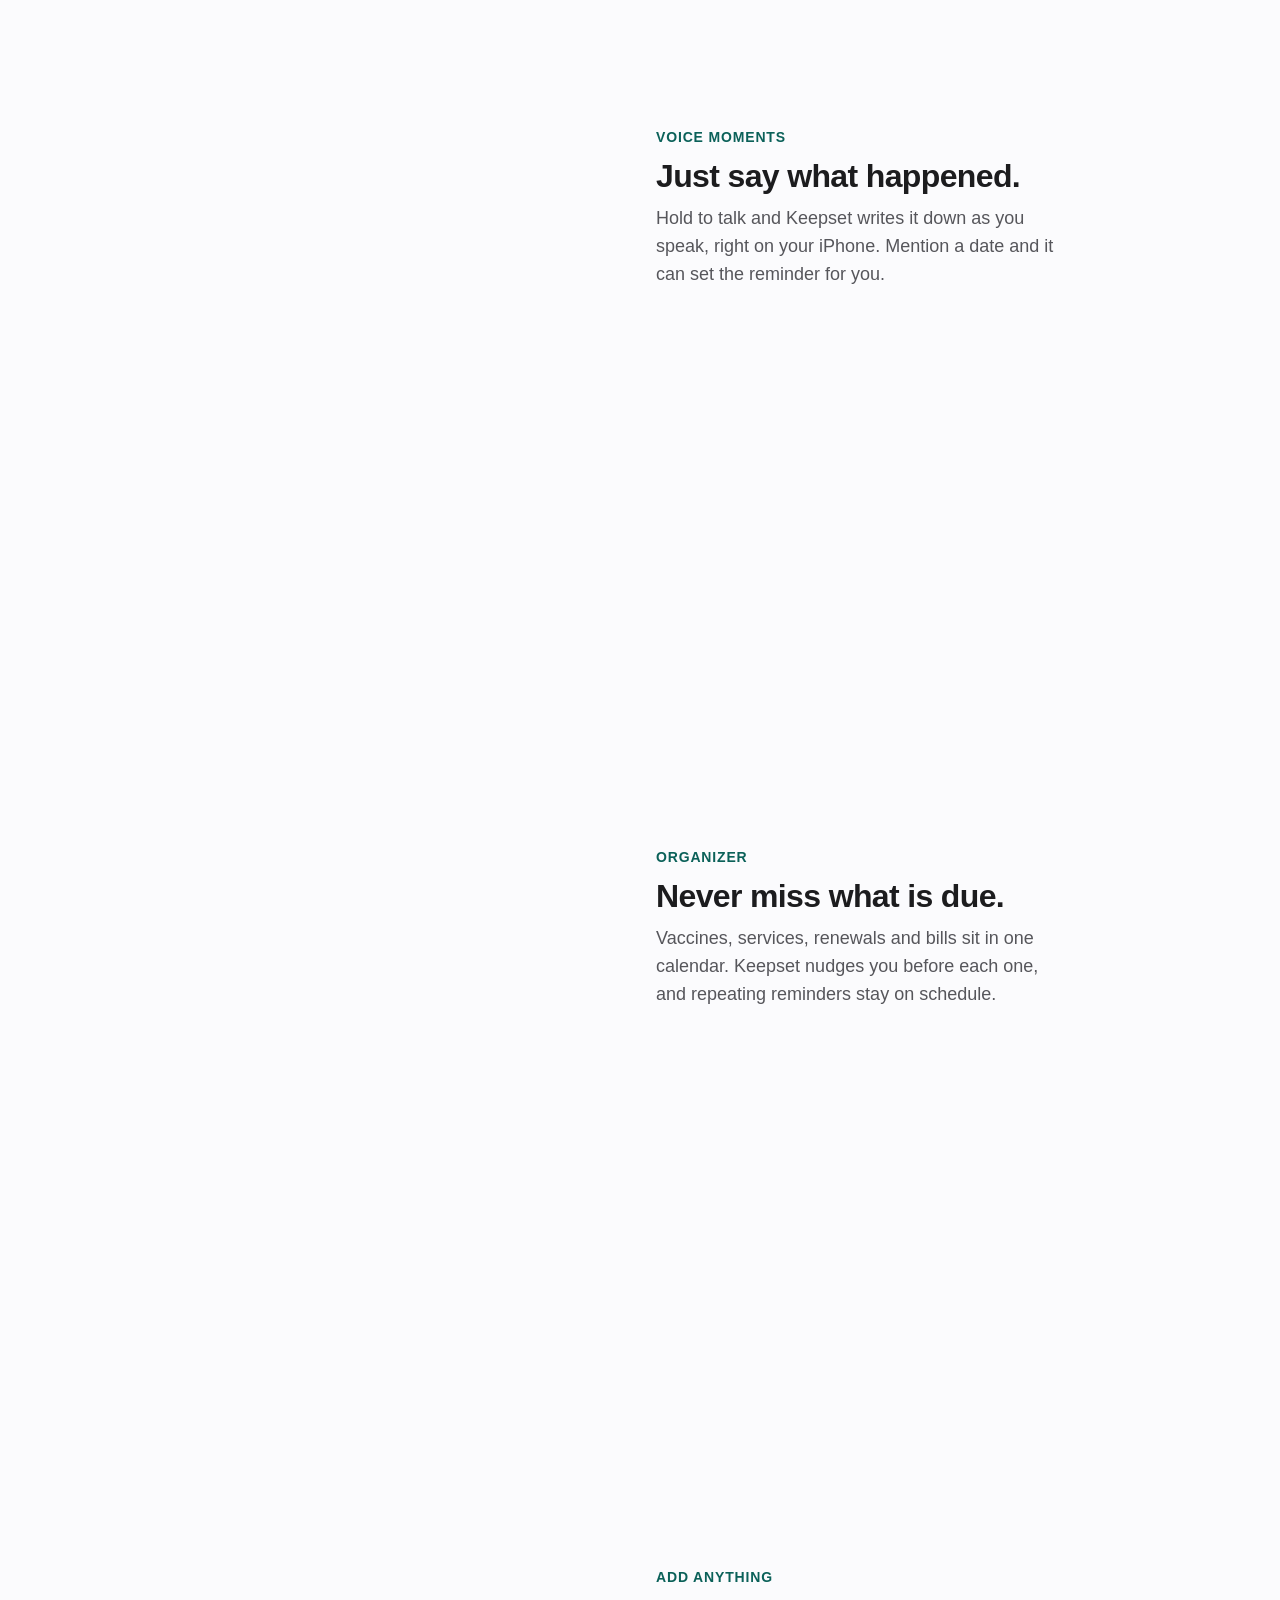
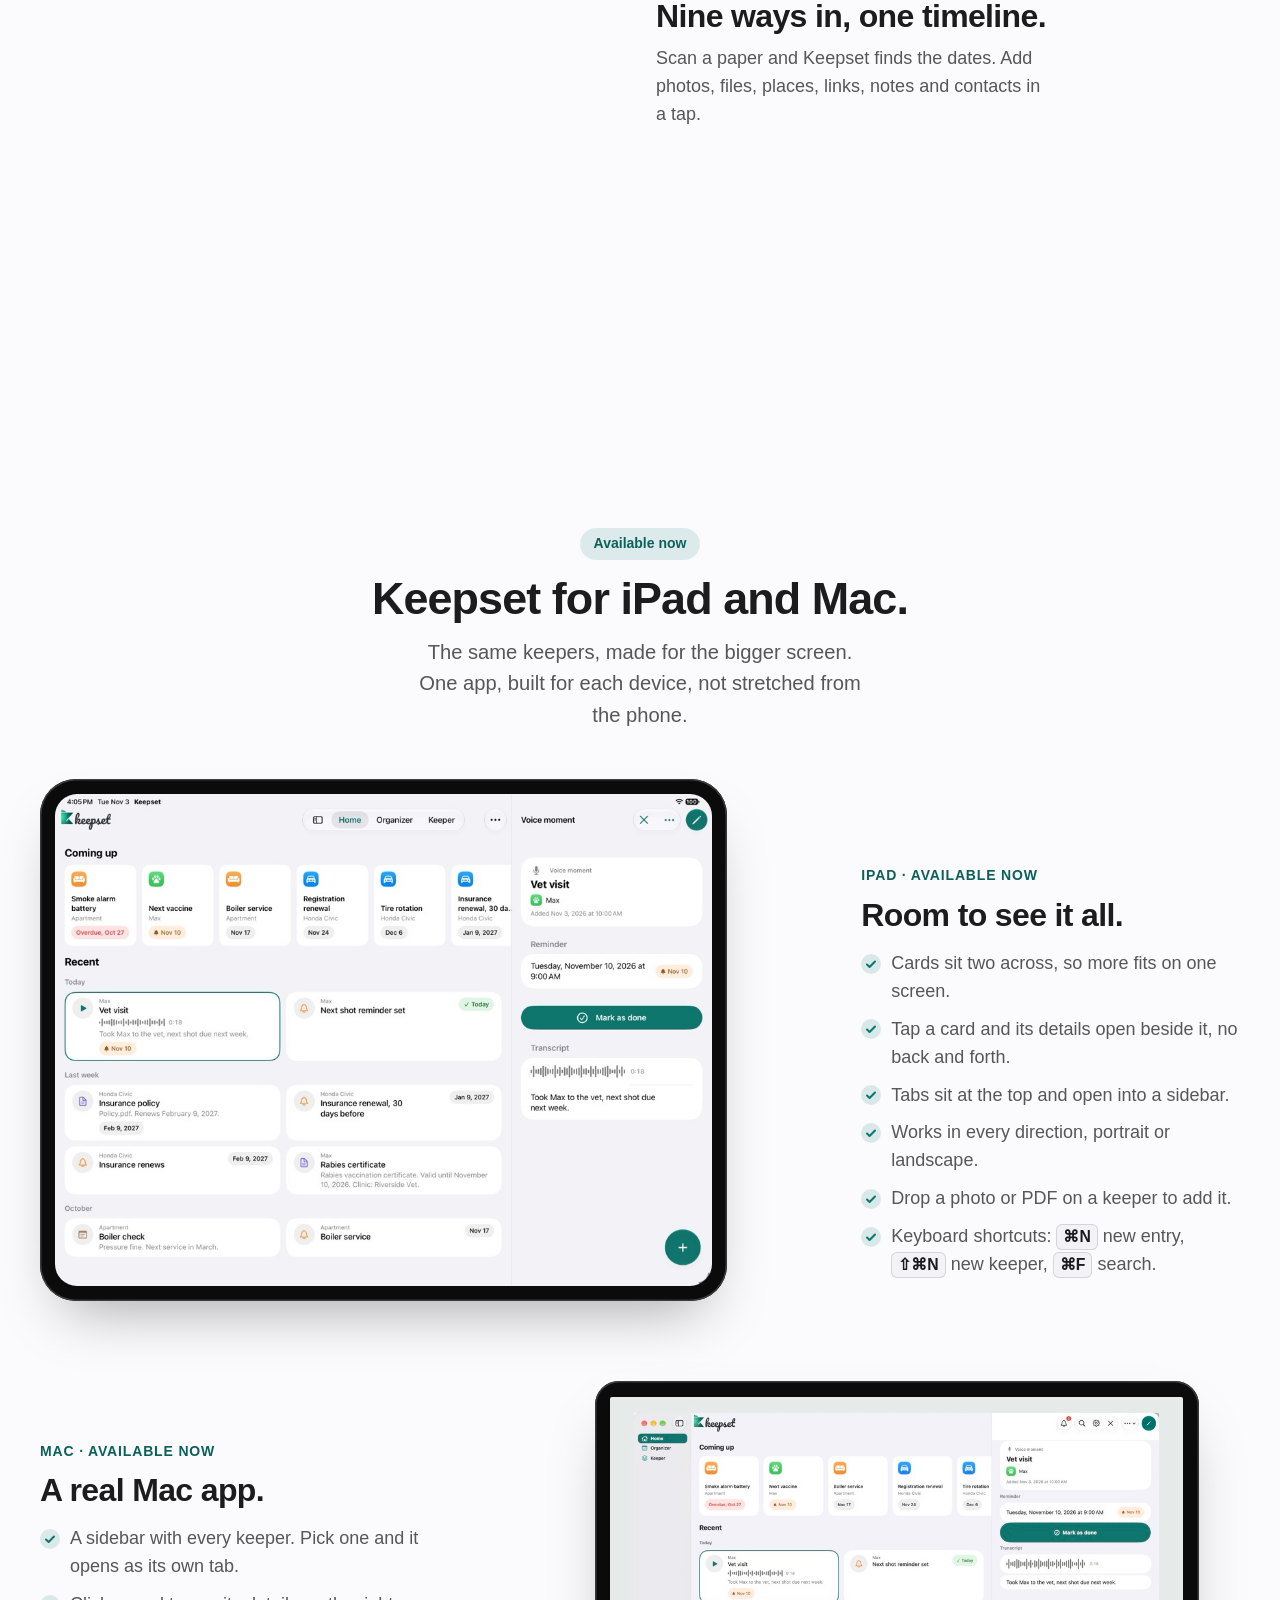
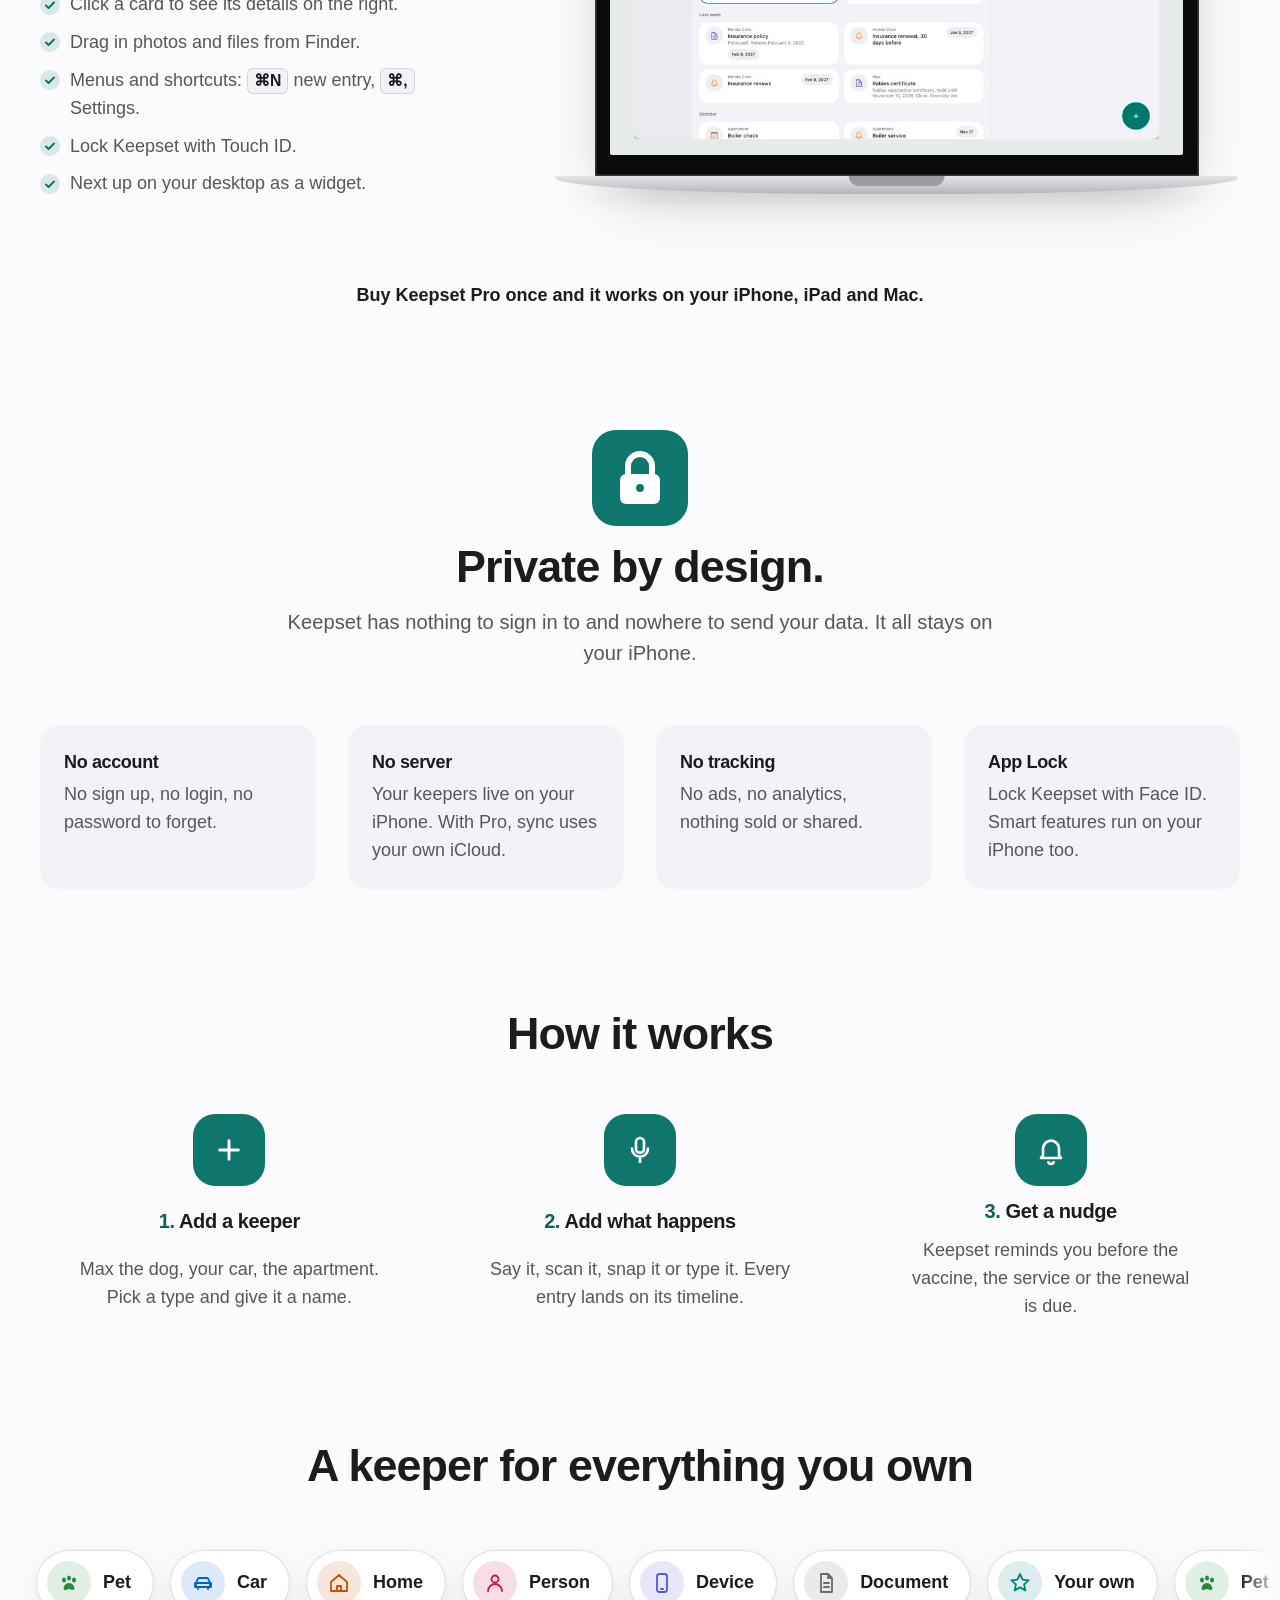
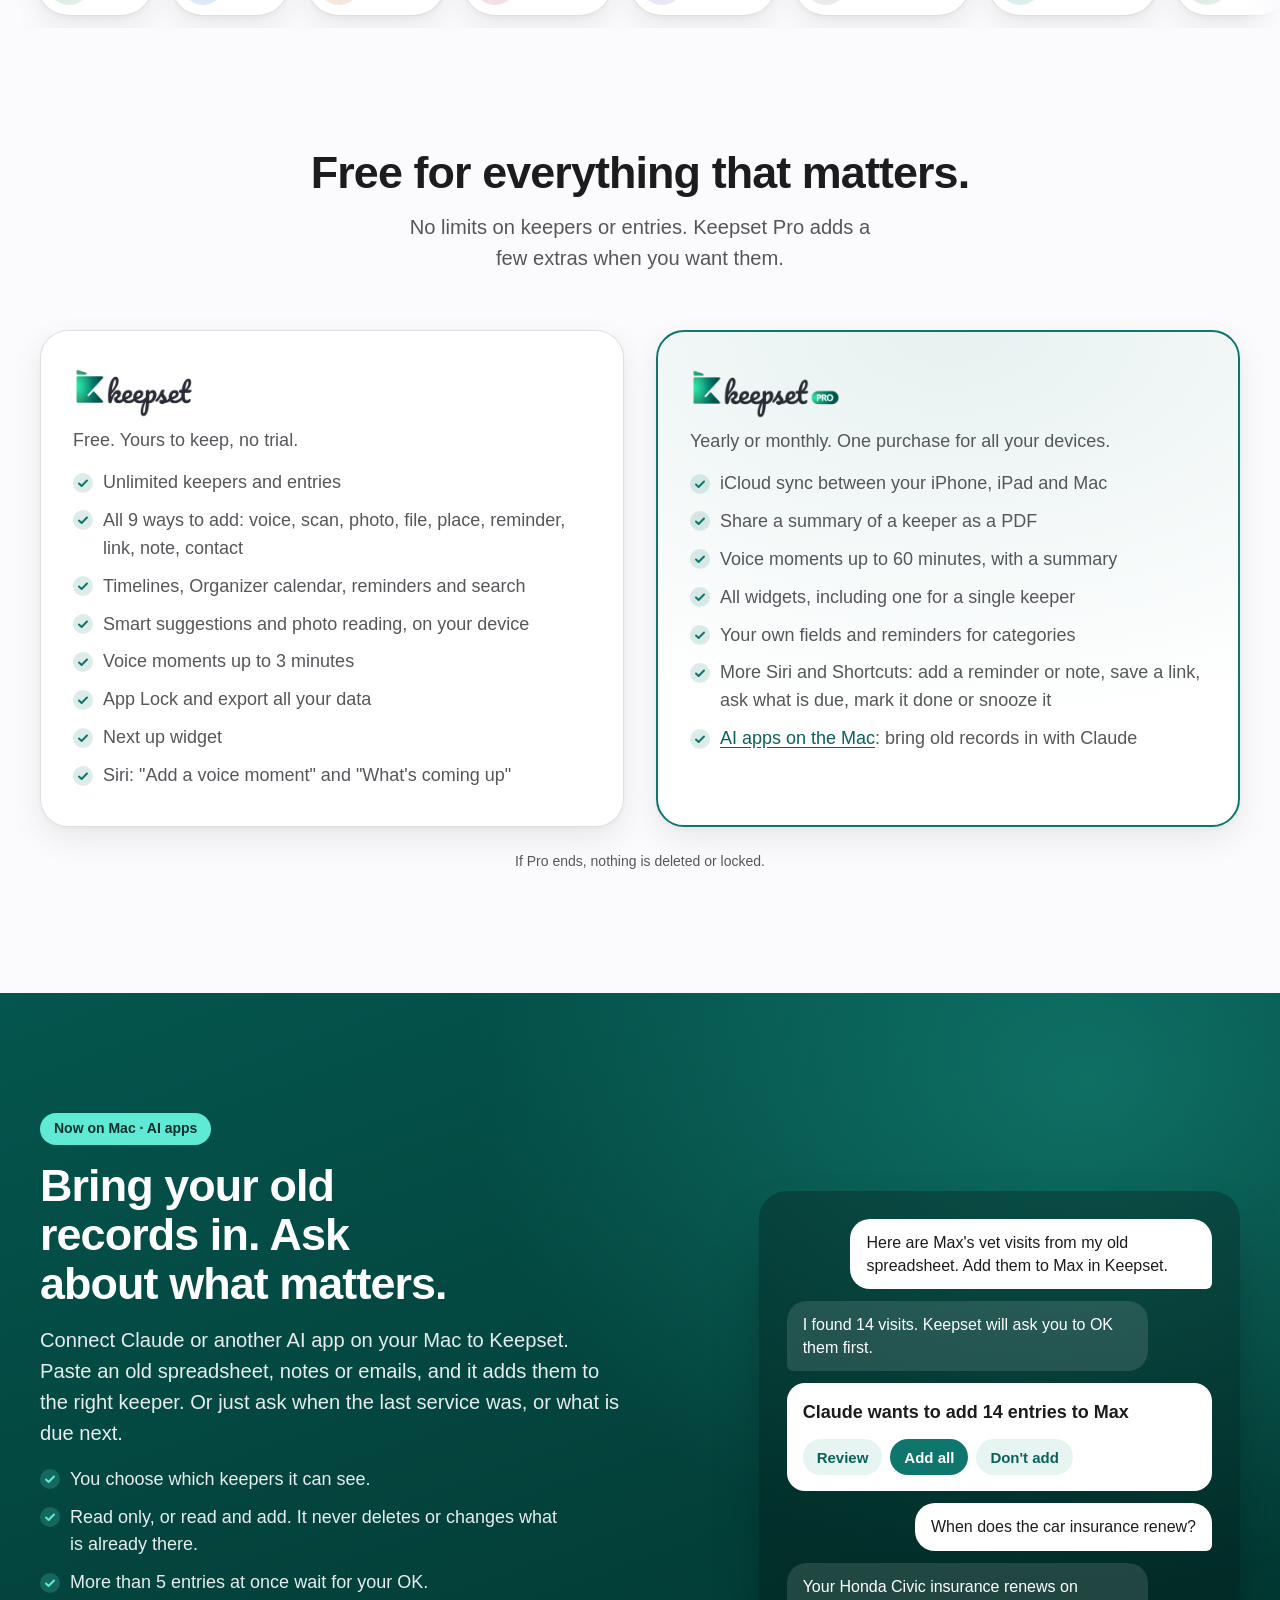
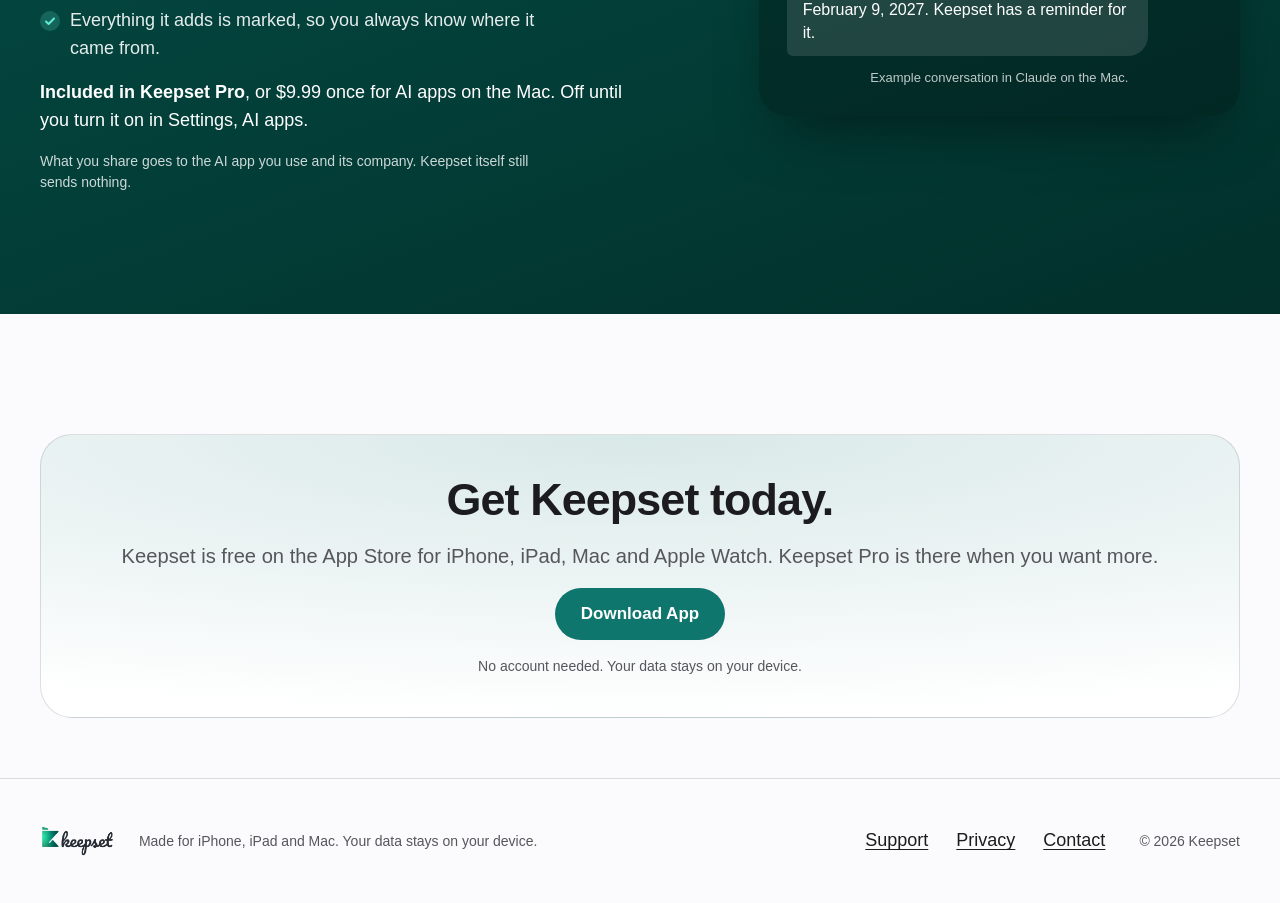
==== commit 79254eba: "Mac app available now; accessibility page and contact email updates Co-Authored-By: Claude Opus 5.5 " ====
--- a/index.html
+++ b/index.html
@@ -4,7 +4,7 @@
 <meta charset="utf-8">
 <meta name="viewport" content="width=device-width, initial-scale=1, viewport-fit=cover">
 <title>Keepset: everything you own, in one private place</title>
-<meta name="description" content="Keepset keeps your pet, car, home and papers in one private place on your iPhone and iPad, with Mac coming soon. Timelines, reminders, scans and voice notes. No account, no server, no tracking.">
+<meta name="description" content="Keepset keeps your pet, car, home and papers in one private place on your iPhone, iPad and Mac. Timelines, reminders, scans and voice notes. No account, no server, no tracking.">
 <meta name="theme-color" content="#fbfbfd" media="(prefers-color-scheme: light)">
 <meta name="theme-color" content="#000000" media="(prefers-color-scheme: dark)">
 <meta property="og:title" content="Keepset">
@@ -80,7 +80,7 @@
         <a class="btn btn-primary btn-lg" href="https://apps.apple.com/us/app/keepset-things-you-own/id6827255194">Download App</a>
         <a class="btn btn-secondary btn-lg" href="#how">See how it works</a>
       </div>
-      <p class="small muted">Free on the App Store for iPhone, iPad and Apple Watch. Mac coming soon. No account needed.</p>
+      <p class="small muted">Free on the App Store for iPhone, iPad, Mac and Apple Watch. No account needed.</p>
     </div>
     <div class="hero-visual">
       <figure class="phone" data-depth="1">
@@ -225,7 +225,7 @@
 <section class="devices" id="devices" aria-labelledby="devices-title">
   <div class="container">
     <div class="devices-head">
-      <p class="badge">iPad now &middot; Mac coming soon</p>
+      <p class="badge">Available now</p>
       <h2 id="devices-title" class="section-title">Keepset for iPad and Mac.</h2>
       <p class="lead">The same keepers, made for the bigger screen. One app, built for each device, not stretched from the phone.</p>
     </div>
@@ -253,7 +253,7 @@
         <div class="mac-screen"><img src="img/mac-960.jpg" srcset="img/mac-960.jpg 960w, img/mac-1600.jpg 1600w" sizes="(min-width: 68.75em) 700px, (min-width: 48em) calc(100vw - 80px), calc(100vw - 40px)" width="960" height="600" loading="lazy" decoding="async" alt="Keepset on Mac: a sidebar with Home, Organizer and Keeper, Home cards in the middle, and the Vet visit details on the right."></div>
       </figure>
       <div class="device-text">
-        <p class="eyebrow">Mac &middot; Coming soon</p>
+        <p class="eyebrow">Mac &middot; Available now</p>
         <h3>A real Mac app.</h3>
         <ul class="ticks">
           <li>A sidebar with every keeper. Pick one and it opens as its own tab.</li>
@@ -371,7 +371,7 @@
 <section class="ai" id="ai" aria-labelledby="ai-title">
   <div class="container ai-grid">
     <div class="ai-text">
-      <p class="ai-badge">Coming soon to Mac &middot; AI apps</p>
+      <p class="ai-badge">Now on Mac &middot; AI apps</p>
       <h2 id="ai-title" class="section-title">Bring your old records in. Ask about what matters.</h2>
       <p class="ai-lead">Connect Claude or another AI app on your Mac to Keepset. Paste an old spreadsheet, notes or emails, and it adds them to the right keeper. Or just ask when the last service was, or what is due next.</p>
       <ul class="ai-points">
@@ -402,7 +402,7 @@
   <div class="container">
     <div class="join-card">
       <h2 id="join-title" class="section-title">Get Keepset today.</h2>
-      <p class="lead">Keepset is free on the App Store for iPhone, iPad and Apple Watch. Keepset Pro is there when you want more.</p>
+      <p class="lead">Keepset is free on the App Store for iPhone, iPad, Mac and Apple Watch. Keepset Pro is there when you want more.</p>
       <a class="btn btn-primary btn-lg" href="https://apps.apple.com/us/app/keepset-things-you-own/id6827255194">Download App</a>
       <p class="small muted">No account needed. Your data stays on your device.</p>
     </div>
@@ -416,7 +416,7 @@
     <a class="footer-brand" href="#top" aria-label="Keepset, back to top">
       <picture><source srcset="img/wordmark-dark.png" media="(prefers-color-scheme: dark)"><img src="img/wordmark.png" alt="" width="288" height="123"></picture>
     </a>
-    <p class="muted small">Made for iPhone. Your data stays on it.</p>
+    <p class="muted small">Made for iPhone, iPad and Mac. Your data stays on your device.</p>
     <nav class="footer-links" aria-label="Footer">
       <a href="support.html">Support</a>
       <a href="privacy.html">Privacy</a>
